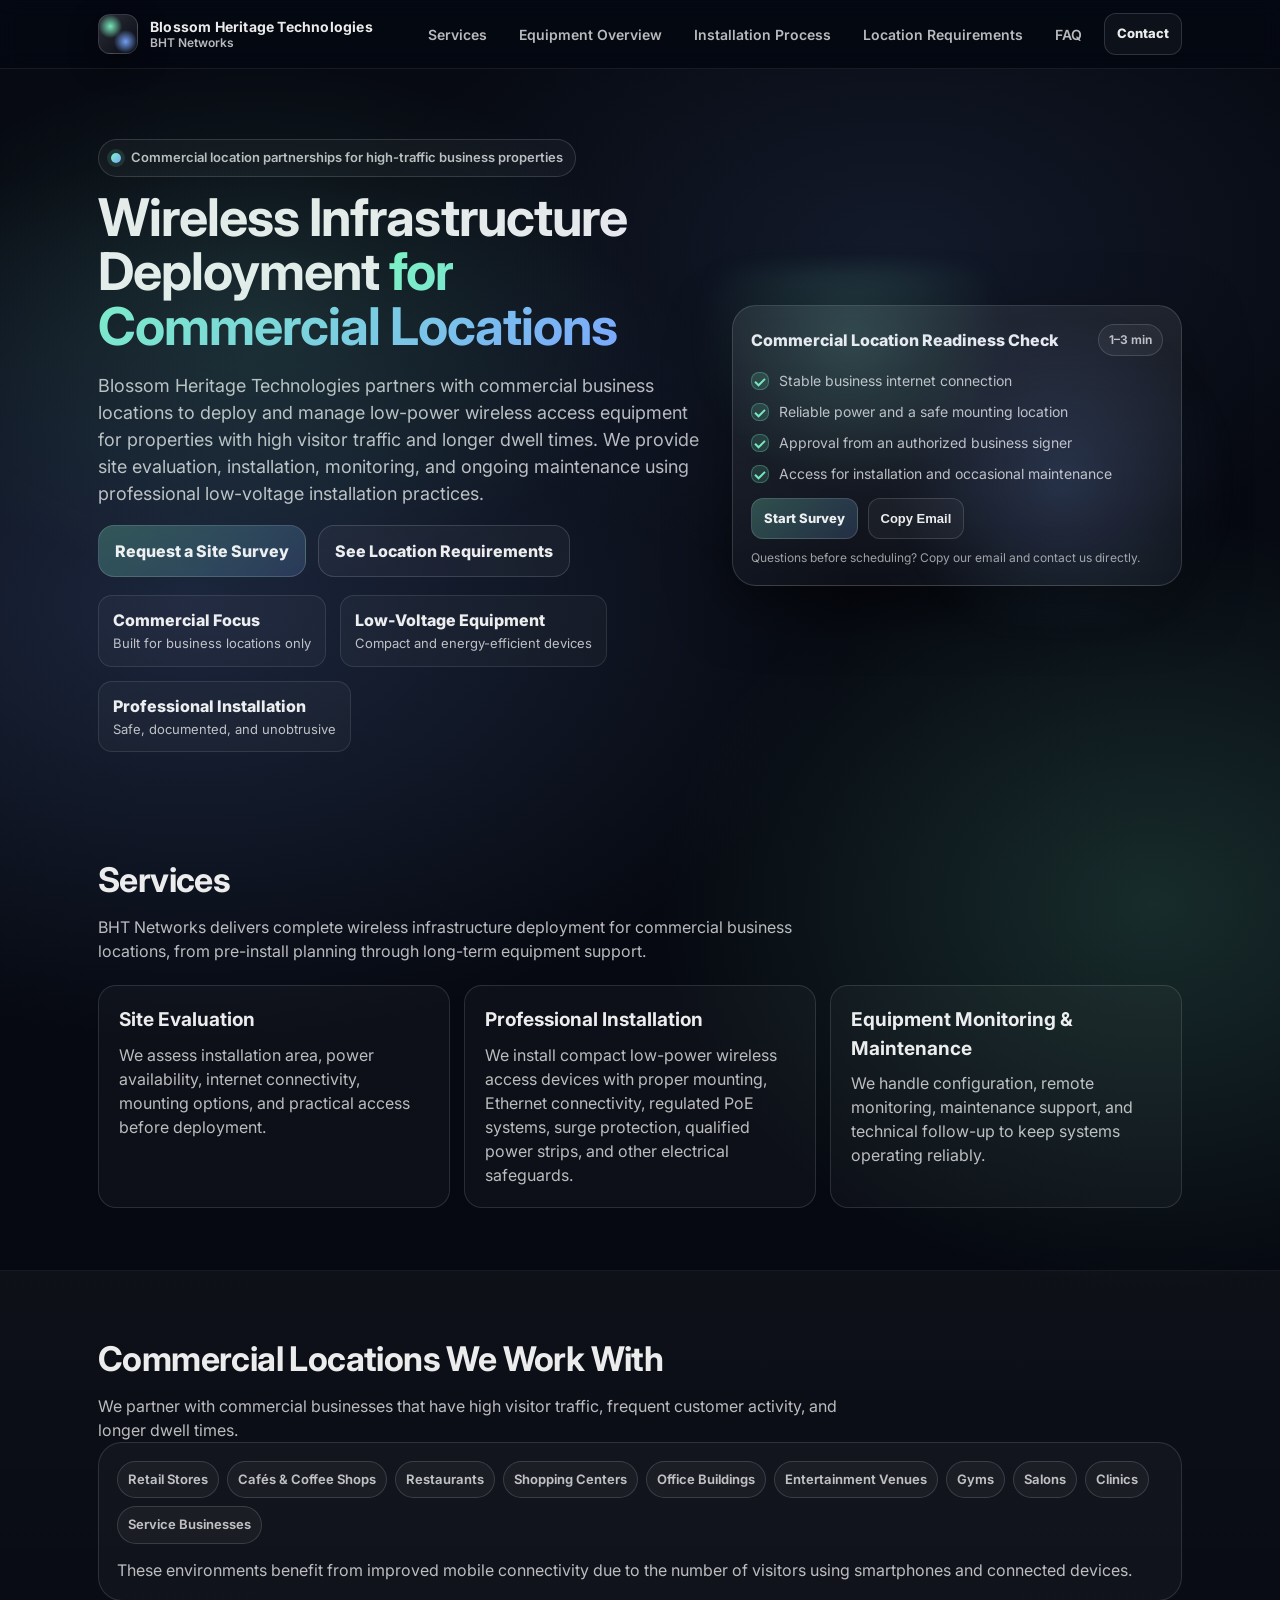
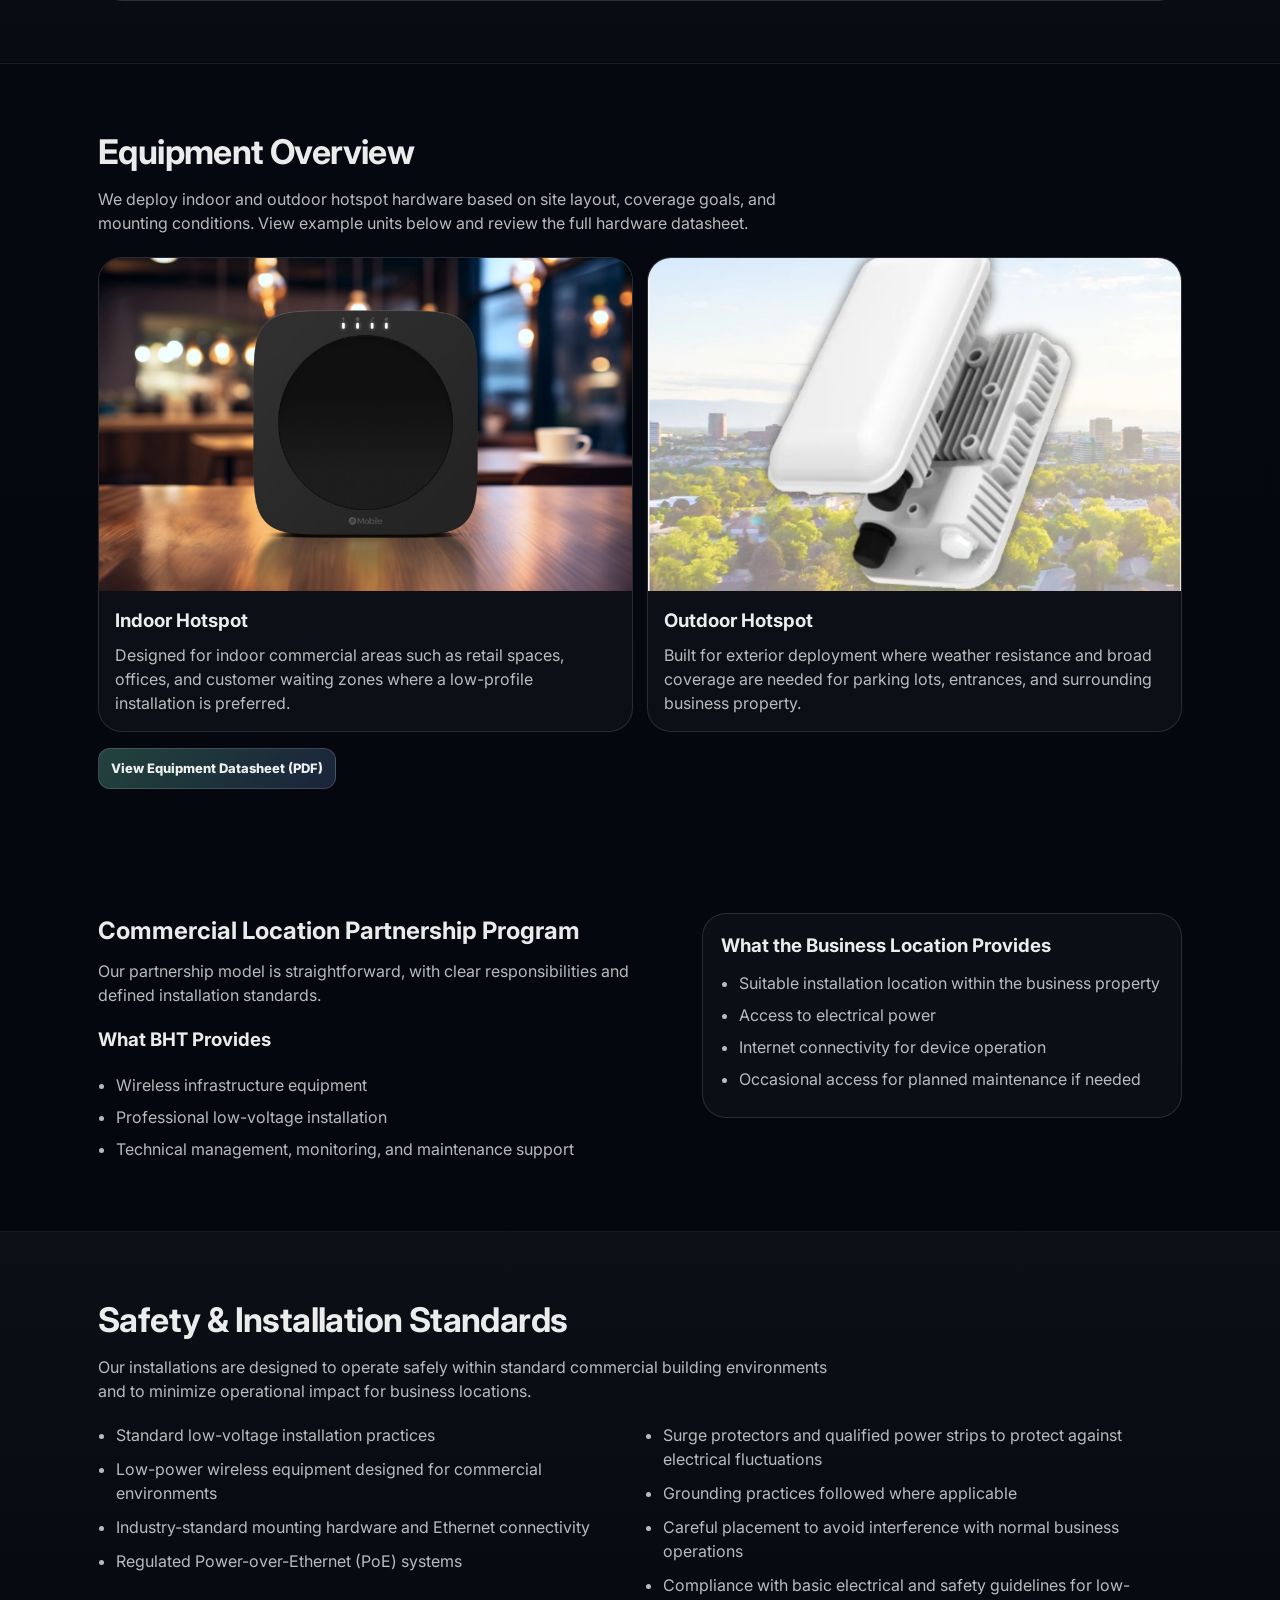
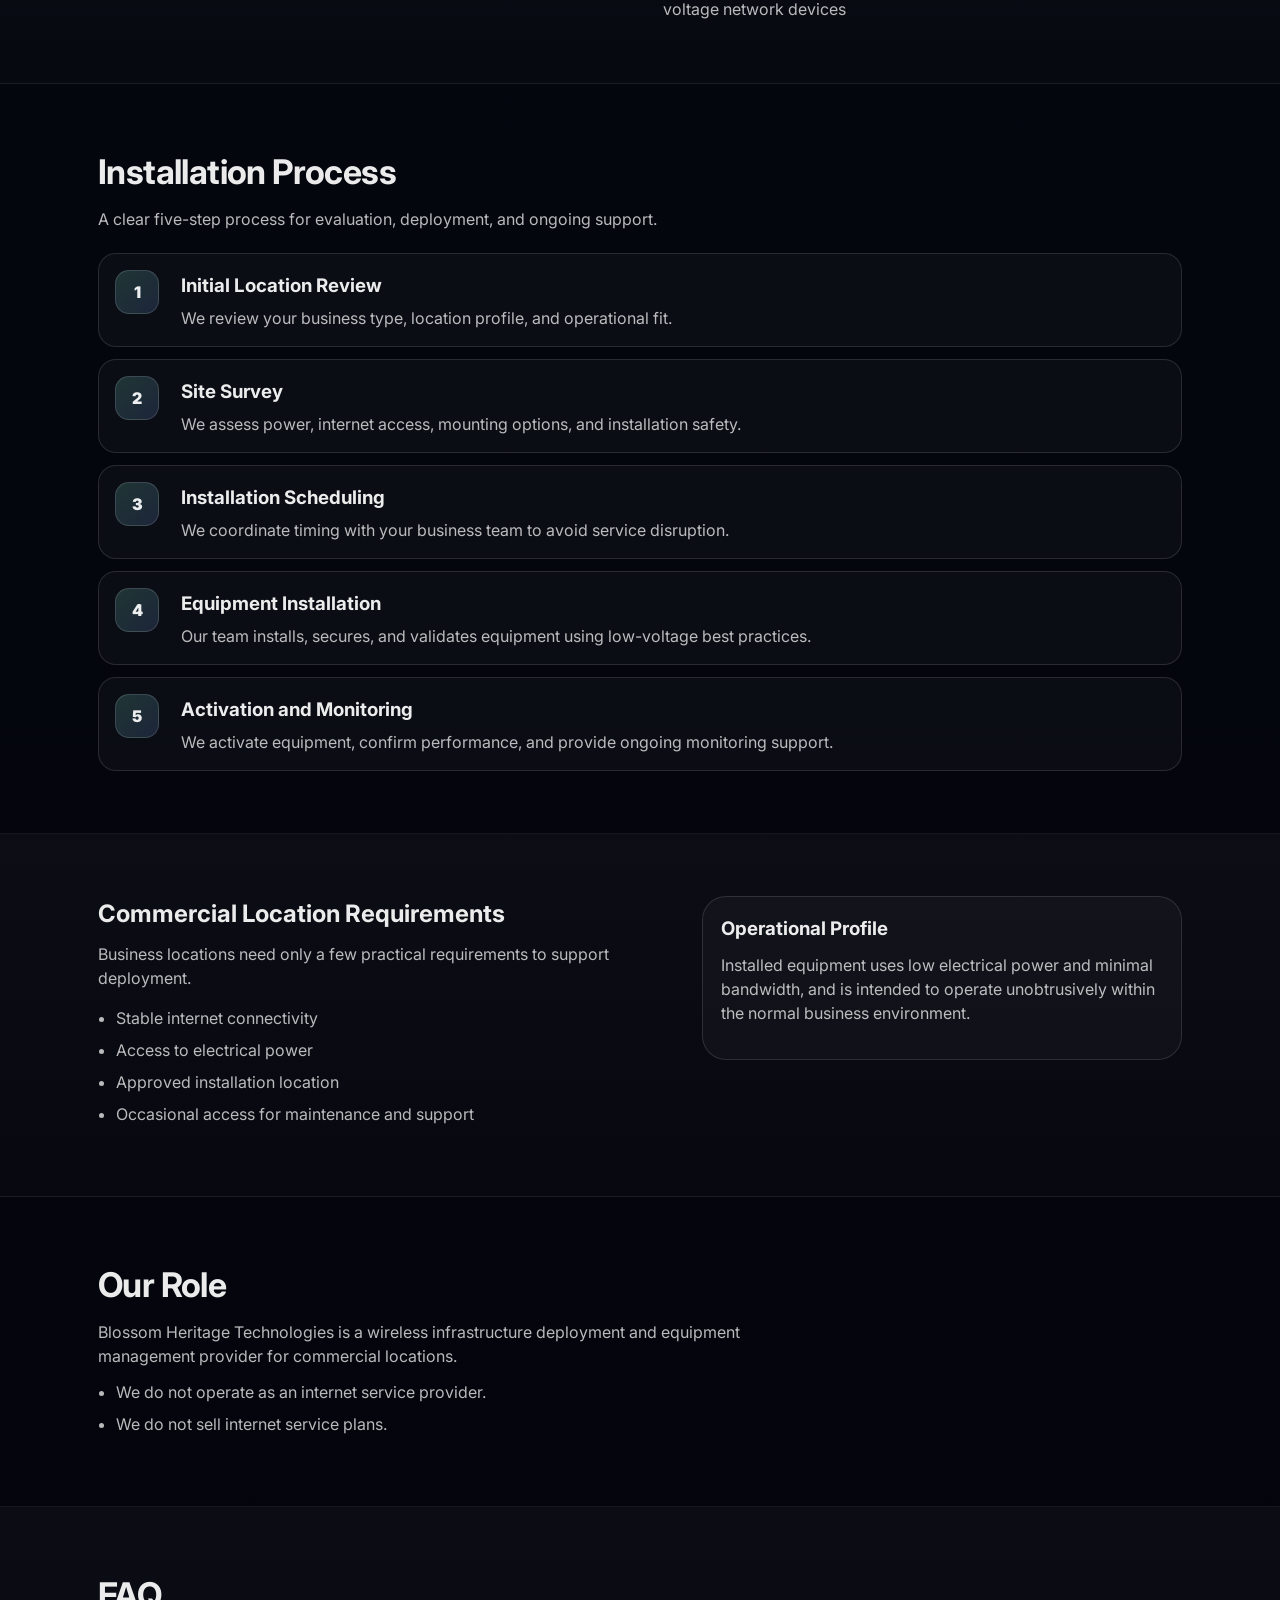
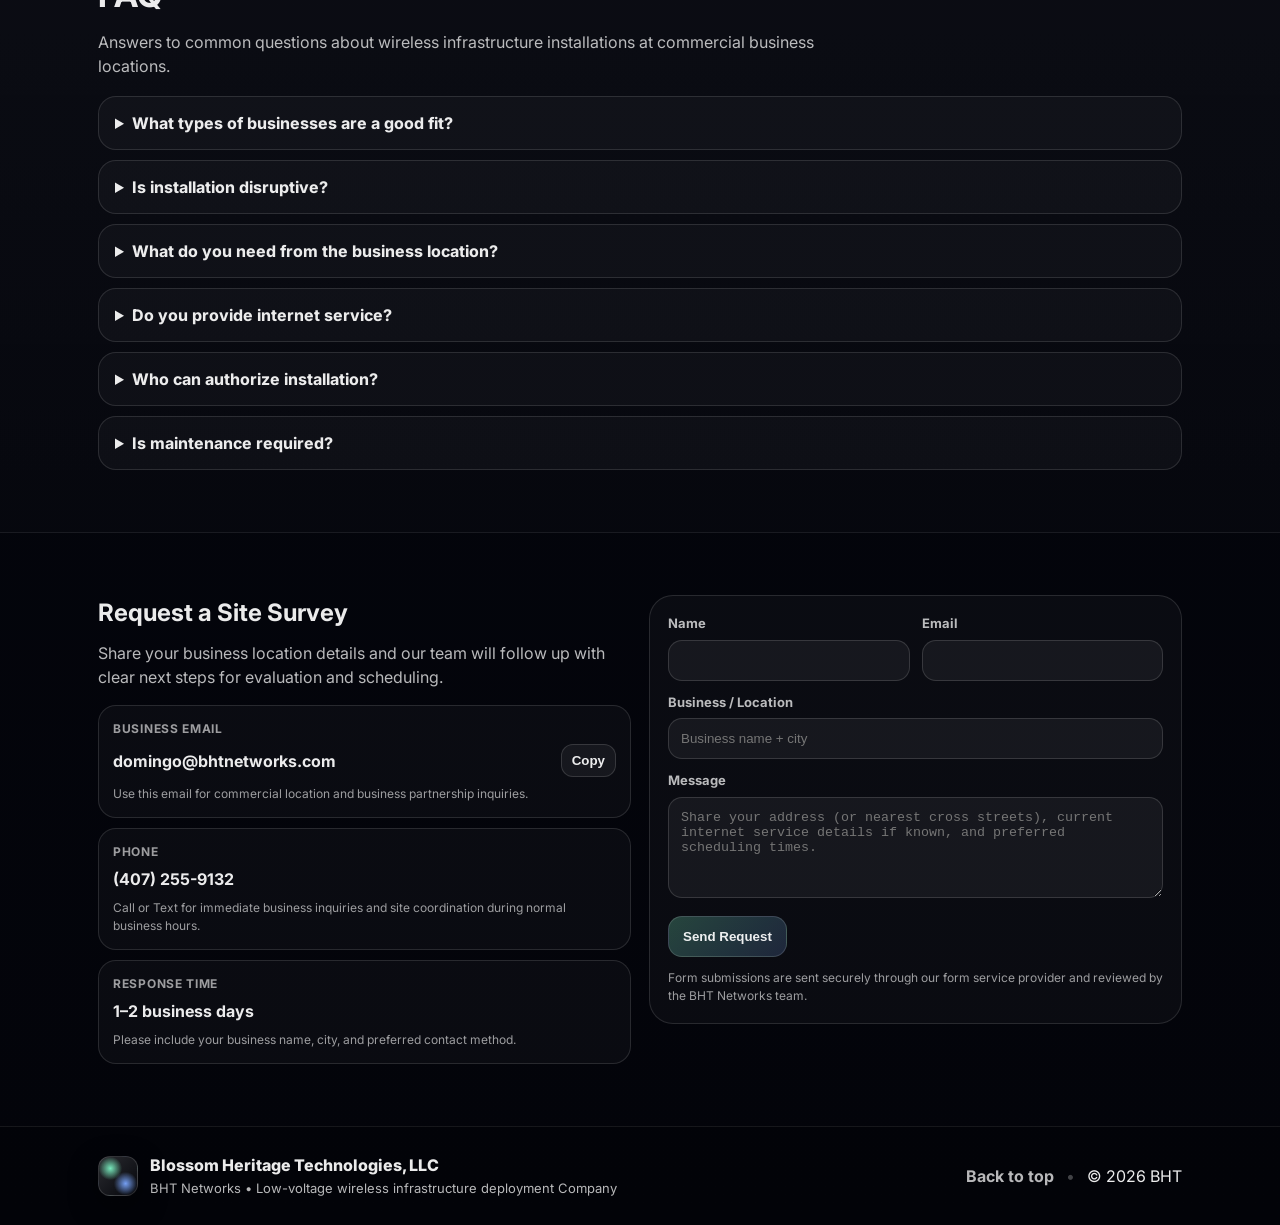
==== index.html @ 721c2b6a "Update footer description for BHT Networks Codex implied as we managed customers' equipment's but we" ====
<!doctype html>
<html lang="en">
  <head>
    <meta charset="UTF-8" />
    <meta name="viewport" content="width=device-width, initial-scale=1" />
    <title>Blossom Heritage Technologies, LLC | Commercial Wireless Infrastructure Deployment</title>
    <meta
      name="description"
      content="Blossom Heritage Technologies provides professional site evaluation, installation, and equipment management for low-power wireless infrastructure at commercial business locations."
    />

    <!-- Open Graph -->
    <meta
      property="og:title"
      content="Blossom Heritage Technologies, LLC | Commercial Wireless Infrastructure Deployment"
    />
    <meta
      property="og:description"
      content="Blossom Heritage Technologies provides professional site evaluation, installation, and equipment management for low-power wireless infrastructure at commercial business locations."
    />
    <meta property="og:type" content="website" />

    <link rel="preconnect" href="https://fonts.googleapis.com" />
    <link rel="preconnect" href="https://fonts.gstatic.com" crossorigin />
    <link
      href="https://fonts.googleapis.com/css2?family=Inter:wght@400;500;600;700;800&display=swap"
      rel="stylesheet"
    />

    <link rel="stylesheet" href="styles.css" />
    <link rel="icon" href="data:," />
  </head>

  <body>
    <header class="topbar" id="top">
      <div class="container topbar__inner">
        <a class="brand" href="#top" aria-label="BHT Networks Home">
          <span class="brand__mark" aria-hidden="true"></span>
          <span class="brand__text">
            <span class="brand__name">Blossom Heritage Technologies</span>
            <span class="brand__sub">BHT Networks</span>
          </span>
        </a>

        <nav class="nav" aria-label="Primary">
          <a class="nav__link" href="#services">Services</a>
          <a class="nav__link" href="#equipment">Equipment Overview</a>
          <a class="nav__link" href="#process">Installation Process</a>
          <a class="nav__link" href="#requirements">Location Requirements</a>
          <a class="nav__link" href="#faq">FAQ</a>
          <a class="btn btn--sm btn--ghost" href="#contact">Contact</a>
        </nav>

        <button class="menuBtn" id="menuBtn" aria-label="Open menu" aria-expanded="false">
          <span class="menuBtn__bar"></span>
          <span class="menuBtn__bar"></span>
          <span class="menuBtn__bar"></span>
        </button>
      </div>

      <div class="mobileNav" id="mobileNav" aria-hidden="true">
        <a class="mobileNav__link" href="#services">Services</a>
        <a class="mobileNav__link" href="#equipment">Equipment Overview</a>
        <a class="mobileNav__link" href="#process">Installation Process</a>
        <a class="mobileNav__link" href="#requirements">Location Requirements</a>
        <a class="mobileNav__link" href="#faq">FAQ</a>
        <a class="mobileNav__link mobileNav__cta" href="#contact">Contact</a>
      </div>
    </header>

    <main>
      <section class="hero">
        <div class="container hero__grid">
          <div class="hero__copy">
            <div class="pill">
              <span class="dot"></span>
              <span>Commercial location partnerships for high-traffic business properties</span>
            </div>

            <h1>
              Wireless Infrastructure Deployment
              <span class="accent">for Commercial Locations</span>
            </h1>

            <p class="lead">
              Blossom Heritage Technologies partners with commercial business locations to deploy and
              manage low-power wireless access equipment for properties with high visitor traffic and
              longer dwell times. We provide site evaluation, installation, monitoring, and ongoing
              maintenance using professional low-voltage installation practices.
            </p>

            <div class="hero__cta">
              <a class="btn btn--lg" href="#contact">Request a Site Survey</a>
              <a class="btn btn--lg btn--ghost" href="#requirements">See Location Requirements</a>
            </div>

            <div class="hero__trust">
              <div class="trustItem">
                <span class="trustItem__k">Commercial Focus</span>
                <span class="trustItem__v">Built for business locations only</span>
              </div>
              <div class="trustItem">
                <span class="trustItem__k">Low-Voltage Equipment</span>
                <span class="trustItem__v">Compact and energy-efficient devices</span>
              </div>
              <div class="trustItem">
                <span class="trustItem__k">Professional Installation</span>
                <span class="trustItem__v">Safe, documented, and unobtrusive</span>
              </div>
            </div>
          </div>

          <div class="hero__card">
            <div class="cardGlow" aria-hidden="true"></div>
            <div class="card">
              <div class="card__top">
                <div class="card__title">Commercial Location Readiness Check</div>
                <div class="badge">1–3 min</div>
              </div>

              <ul class="checklist" id="readinessList">
                <li class="checklist__item">
                  <span class="check"></span>
                  Stable business internet connection
                </li>
                <li class="checklist__item">
                  <span class="check"></span>
                  Reliable power and a safe mounting location
                </li>
                <li class="checklist__item">
                  <span class="check"></span>
                  Approval from an authorized business signer
                </li>
                <li class="checklist__item">
                  <span class="check"></span>
                  Access for installation and occasional maintenance
                </li>
              </ul>

              <div class="card__actions">
                <a class="btn btn--sm" href="#contact">Start Survey</a>
                <button class="btn btn--sm btn--ghost" id="copyEmailBtn" type="button">
                  Copy Email
                </button>
              </div>

              <p class="card__fine">Questions before scheduling? Copy our email and contact us directly.</p>
            </div>
          </div>
        </div>

        <div class="hero__bg" aria-hidden="true"></div>
      </section>

      <section class="section" id="services">
        <div class="container">
          <div class="section__head">
            <h2>Services</h2>
            <p>
              BHT Networks delivers complete wireless infrastructure deployment for commercial
              business locations,
              from pre-install planning through long-term equipment support.
            </p>
          </div>

          <div class="grid3">
            <article class="feature">
              <h3>Site Evaluation</h3>
              <p>
                We assess installation area, power availability, internet connectivity, mounting
                options, and practical access before deployment.
              </p>
            </article>

            <article class="feature">
              <h3>Professional Installation</h3>
              <p>
                We install compact low-power wireless access devices with proper mounting, Ethernet
                connectivity, regulated PoE systems, surge protection, qualified power strips, and
                other electrical safeguards.
              </p>
            </article>

            <article class="feature">
              <h3>Equipment Monitoring &amp; Maintenance</h3>
              <p>
                We handle configuration, remote monitoring, maintenance support, and technical
                follow-up to keep systems operating reliably.
              </p>
            </article>
          </div>
        </div>
      </section>

      <section class="section section--alt" id="locations">
        <div class="container">
          <div class="section__head">
            <h2>Commercial Locations We Work With</h2>
            <p>
              We partner with commercial businesses that have high visitor traffic, frequent customer
              activity, and longer dwell times.
            </p>
          </div>

          <div class="panel">
            <div class="chips">
              <span class="chip">Retail Stores</span>
              <span class="chip">Cafés &amp; Coffee Shops</span>
              <span class="chip">Restaurants</span>
              <span class="chip">Shopping Centers</span>
              <span class="chip">Office Buildings</span>
              <span class="chip">Entertainment Venues</span>
              <span class="chip">Gyms</span>
              <span class="chip">Salons</span>
              <span class="chip">Clinics</span>
              <span class="chip">Service Businesses</span>
            </div>
            <p class="panel__note">
              These environments benefit from improved mobile connectivity due to the number of
              visitors using smartphones and connected devices.
            </p>
          </div>
        </div>
      </section>

      <section class="section" id="equipment">
        <div class="container">
          <div class="section__head">
            <h2>Equipment Overview</h2>
            <p>
              We deploy indoor and outdoor hotspot hardware based on site layout, coverage goals, and
              mounting conditions. View example units below and review the full hardware datasheet.
            </p>
          </div>

          <div class="equipmentGrid">
            <article class="equipmentCard">
              <img
                class="equipmentCard__image"
                src="images/indoor-hotspot.jpg"
                alt="Indoor hotspot equipment mounted in a commercial interior"
                loading="lazy"
              />
              <div class="equipmentCard__body">
                <h3>Indoor Hotspot</h3>
                <p>
                  Designed for indoor commercial areas such as retail spaces, offices, and customer
                  waiting zones where a low-profile installation is preferred.
                </p>
              </div>
            </article>

            <article class="equipmentCard">
              <img
                class="equipmentCard__image"
                src="images/outdoor-hotspot.jpg"
                alt="Outdoor hotspot equipment for exterior commercial coverage"
                loading="lazy"
              />
              <div class="equipmentCard__body">
                <h3>Outdoor Hotspot</h3>
                <p>
                  Built for exterior deployment where weather resistance and broad coverage are needed
                  for parking lots, entrances, and surrounding business property.
                </p>
              </div>
            </article>
          </div>

          <div class="equipmentActions">
            <a class="btn btn--sm" href="docs/hotspot-datasheet.pdf" target="_blank" rel="noopener">
              View Equipment Datasheet (PDF)
            </a>
          </div>
        </div>
      </section>

      <section class="section" id="partnership">
        <div class="container">
          <div class="split">
            <div>
              <h2>Commercial Location Partnership Program</h2>
              <p class="lead2">
                Our partnership model is straightforward, with clear responsibilities and defined
                installation standards.
              </p>

              <h3>What BHT Provides</h3>
              <ul class="bullets">
                <li>Wireless infrastructure equipment</li>
                <li>Professional low-voltage installation</li>
                <li>Technical management, monitoring, and maintenance support</li>
              </ul>
            </div>

            <div class="panel">
              <h3>What the Business Location Provides</h3>
              <ul class="miniList">
                <li>Suitable installation location within the business property</li>
                <li>Access to electrical power</li>
                <li>Internet connectivity for device operation</li>
                <li>Occasional access for planned maintenance if needed</li>
              </ul>
            </div>
          </div>
        </div>
      </section>

      <section class="section section--alt" id="standards">
        <div class="container">
          <div class="section__head">
            <h2>Safety &amp; Installation Standards</h2>
            <p>
              Our installations are designed to operate safely within standard commercial building
              environments and to minimize operational impact for business locations.
            </p>
          </div>

          <ul class="standardsList">
            <li>Standard low-voltage installation practices</li>
            <li>Low-power wireless equipment designed for commercial environments</li>
            <li>Industry-standard mounting hardware and Ethernet connectivity</li>
            <li>Regulated Power-over-Ethernet (PoE) systems</li>
            <li>Surge protectors and qualified power strips to protect against electrical fluctuations</li>
            <li>Grounding practices followed where applicable</li>
            <li>Careful placement to avoid interference with normal business operations</li>
            <li>Compliance with basic electrical and safety guidelines for low-voltage network devices</li>
          </ul>
        </div>
      </section>

      <section class="section" id="process">
        <div class="container">
          <div class="section__head">
            <h2>Installation Process</h2>
            <p>A clear five-step process for evaluation, deployment, and ongoing support.</p>
          </div>

          <ol class="steps">
            <li class="step">
              <div class="step__n">1</div>
              <div class="step__body">
                <h3>Initial Location Review</h3>
                <p>We review your business type, location profile, and operational fit.</p>
              </div>
            </li>
            <li class="step">
              <div class="step__n">2</div>
              <div class="step__body">
                <h3>Site Survey</h3>
                <p>We assess power, internet access, mounting options, and installation safety.</p>
              </div>
            </li>
            <li class="step">
              <div class="step__n">3</div>
              <div class="step__body">
                <h3>Installation Scheduling</h3>
                <p>We coordinate timing with your business team to avoid service disruption.</p>
              </div>
            </li>
            <li class="step">
              <div class="step__n">4</div>
              <div class="step__body">
                <h3>Equipment Installation</h3>
                <p>Our team installs, secures, and validates equipment using low-voltage best practices.</p>
              </div>
            </li>
            <li class="step">
              <div class="step__n">5</div>
              <div class="step__body">
                <h3>Activation and Monitoring</h3>
                <p>We activate equipment, confirm performance, and provide ongoing monitoring support.</p>
              </div>
            </li>
          </ol>
        </div>
      </section>

      <section class="section section--alt" id="requirements">
        <div class="container">
          <div class="split">
            <div>
              <h2>Commercial Location Requirements</h2>
              <p class="lead2">
                Business locations need only a few practical requirements to support deployment.
              </p>
              <ul class="bullets">
                <li>Stable internet connectivity</li>
                <li>Access to electrical power</li>
                <li>Approved installation location</li>
                <li>Occasional access for maintenance and support</li>
              </ul>
            </div>

            <div class="panel">
              <h3>Operational Profile</h3>
              <p class="lead2">
                Installed equipment uses low electrical power and minimal bandwidth, and is intended to
                operate unobtrusively within the normal business environment.
              </p>
            </div>
          </div>
        </div>
      </section>

      <section class="section" id="role">
        <div class="container">
          <div class="section__head">
            <h2>Our Role</h2>
            <p>
              Blossom Heritage Technologies is a wireless infrastructure deployment and equipment
              management provider for commercial locations.
            </p>
          </div>
          <ul class="bullets roleList">
            <li>We do not operate as an internet service provider.</li>
            <li>We do not sell internet service plans.</li>
          </ul>
        </div>
      </section>

      <section class="section section--alt" id="faq">
        <div class="container">
          <div class="section__head">
            <h2>FAQ</h2>
            <p>
              Answers to common questions about wireless infrastructure installations at commercial
              business locations.
            </p>
          </div>

          <div class="faq" id="faqList">
            <details class="faq__item">
              <summary>What types of businesses are a good fit?</summary>
              <p>
                Commercial locations with high foot traffic, frequent visitor activity, and longer
                customer dwell times are generally the best fit.
              </p>
            </details>

            <details class="faq__item">
              <summary>Is installation disruptive?</summary>
              <p>
                Installations are scheduled to reduce disruption and are designed to be unobtrusive
                within normal business operations.
              </p>
            </details>

            <details class="faq__item">
              <summary>What do you need from the business location?</summary>
              <p>
                We need a suitable installation location, electrical power, internet connectivity, and
                occasional access if maintenance is required.
              </p>
            </details>

            <details class="faq__item">
              <summary>Do you provide internet service?</summary>
              <p>
                No. BHT Networks does not operate as an ISP and does not sell internet service plans.
              </p>
            </details>

            <details class="faq__item">
              <summary>Who can authorize installation?</summary>
              <p>
                An authorized business owner, officer, or designated signer with documented authority.
              </p>
            </details>

            <details class="faq__item">
              <summary>Is maintenance required?</summary>
              <p>
                We provide ongoing monitoring and maintenance support. Business teams only need to
                provide occasional site access when scheduled service is necessary.
              </p>
            </details>
          </div>
        </div>
      </section>

      <section class="section" id="contact">
        <div class="container">
          <div class="contact">
            <div class="contact__copy">
              <h2>Request a Site Survey</h2>
              <p class="lead2">
                Share your business location details and our team will follow up with clear next
                steps for evaluation and scheduling.
              </p>

              <div class="contact__cards">
                <div class="miniCard">
                  <div class="miniCard__k">Business Email</div>
                  <div class="miniCard__v">
                    <span id="contactEmailText">domingo@bhtnetworks.com</span>
                    <button class="linkBtn" type="button" id="copyEmailBtn2">Copy</button>
                  </div>
                  <div class="miniCard__fine">
                    Use this email for commercial location and business partnership inquiries.
                  </div>
                </div>

                <div class="miniCard">
                  <div class="miniCard__k">Phone</div>
                  <div class="miniCard__v">
                    <a class="contactTel" href="tel:+14072559132">(407) 255-9132</a>
                  </div>
                  <div class="miniCard__fine">
                    Call or Text for immediate business inquiries and site coordination during normal business
                    hours.
                  </div>
                </div>

                <div class="miniCard">
                  <div class="miniCard__k">Response Time</div>
                  <div class="miniCard__v">1–2 business days</div>
                  <div class="miniCard__fine">Please include your business name, city, and preferred contact method.</div>
                </div>
              </div>
            </div>

            <form
              class="form"
              id="contactForm"
              action="https://formspree.io/f/mojnzznp"
              method="POST"
              novalidate
            >
              <div class="form__row">
                <label>
                  <span>Name</span>
                  <input name="name" type="text" autocomplete="name" required minlength="2" />
                </label>
                <label>
                  <span>Email</span>
                  <input name="email" type="email" autocomplete="email" required />
                </label>
              </div>

              <label>
                <span>Business / Location</span>
                <input name="location" type="text" placeholder="Business name + city" required />
              </label>

              <label>
                <span>Message</span>
                <textarea
                  name="message"
                  rows="5"
                  placeholder="Share your address (or nearest cross streets), current internet service details if known, and preferred scheduling times."
                  required
                ></textarea>
              </label>

              <div class="form__actions">
                <button class="btn" type="submit">Send Request</button>
                <p class="form__note" id="formNote" role="status" aria-live="polite"></p>
              </div>

              <p class="form__fine">
                Form submissions are sent securely through our form service provider and reviewed by
                the BHT Networks team.
              </p>
            </form>
          </div>
        </div>
      </section>
    </main>

    <footer class="footer">
      <div class="container footer__inner">
        <div class="footer__left">
          <div class="footer__brand">
            <span class="brand__mark" aria-hidden="true"></span>
            <div>
              <div class="footer__name">Blossom Heritage Technologies, LLC</div>
              <div class="footer__sub">
                BHT Networks • Low-voltage wireless infrastructure deployment Company
              </div>
            </div>
          </div>
        </div>

        <div class="footer__right">
          <a class="footer__link" href="#top">Back to top</a>
          <span class="footer__sep">•</span>
          <span class="footer__copy">© <span id="year"></span> BHT</span>
        </div>
      </div>
    </footer>

    <script src="app.js"></script>
  </body>
</html>
---- styles.css ----
:root {
  --bg: #070a12;
  --bg2: #0b1020;
  --card: rgba(255, 255, 255, 0.06);
  --card2: rgba(255, 255, 255, 0.08);
  --line: rgba(255, 255, 255, 0.12);
  --text: rgba(255, 255, 255, 0.92);
  --muted: rgba(255, 255, 255, 0.72);
  --muted2: rgba(255, 255, 255, 0.6);
  --accent: #7cf3c3;
  --accent2: #7aa7ff;
  --shadow: 0 18px 60px rgba(0, 0, 0, 0.55);
  --radius: 18px;
  --radius2: 24px;
  --container: 1120px;
}

*,
*::before,
*::after {
  box-sizing: border-box;
}

html {
  scroll-behavior: smooth;
}

body {
  margin: 0;
  font-family: Inter, system-ui, -apple-system, Segoe UI, Roboto, Arial, sans-serif;
  color: var(--text);
  background: radial-gradient(1200px 800px at 15% 10%, rgba(122, 167, 255, 0.18), transparent 55%),
    radial-gradient(900px 700px at 90% 15%, rgba(124, 243, 195, 0.15), transparent 55%),
    linear-gradient(180deg, var(--bg), #04060e 60%, #03040a);
  line-height: 1.5;
}

a {
  color: inherit;
  text-decoration: none;
}

.container {
  max-width: var(--container);
  padding: 0 18px;
  margin: 0 auto;
}

.topbar {
  position: sticky;
  top: 0;
  z-index: 50;
  backdrop-filter: blur(10px);
  background: rgba(5, 8, 18, 0.58);
  border-bottom: 1px solid rgba(255, 255, 255, 0.08);
}

.topbar__inner {
  min-height: 68px;
  display: flex;
  align-items: center;
  justify-content: space-between;
  gap: 14px;
}

.brand {
  display: flex;
  align-items: center;
  gap: 12px;
  min-width: 240px;
}

.brand__mark {
  width: 40px;
  height: 40px;
  border-radius: 12px;
  background: radial-gradient(18px 18px at 30% 30%, rgba(124, 243, 195, 0.95), transparent 65%),
    radial-gradient(18px 18px at 70% 70%, rgba(122, 167, 255, 0.95), transparent 65%),
    linear-gradient(135deg, rgba(255, 255, 255, 0.16), rgba(255, 255, 255, 0.02));
  border: 1px solid rgba(255, 255, 255, 0.14);
  box-shadow: 0 10px 30px rgba(0, 0, 0, 0.45);
}

.brand__text {
  display: flex;
  flex-direction: column;
  line-height: 1.1;
}

.brand__name {
  font-weight: 700;
  font-size: 14px;
  letter-spacing: 0.2px;
}

.brand__sub {
  font-weight: 600;
  font-size: 12px;
  color: var(--muted);
  margin-top: 2px;
}

.nav {
  display: flex;
  align-items: center;
  gap: 12px;
  flex-wrap: wrap;
  justify-content: flex-end;
}

.nav__link {
  font-size: 14px;
  color: var(--muted);
  font-weight: 600;
  padding: 8px 10px;
  border-radius: 10px;
}

.nav__link:hover {
  background: rgba(255, 255, 255, 0.06);
  color: var(--text);
}

.menuBtn {
  display: none;
  background: transparent;
  border: 1px solid rgba(255, 255, 255, 0.14);
  border-radius: 12px;
  padding: 10px;
  cursor: pointer;
}

.menuBtn__bar {
  display: block;
  width: 20px;
  height: 2px;
  background: rgba(255, 255, 255, 0.78);
  margin: 4px 0;
  border-radius: 2px;
}

.mobileNav {
  display: none;
  padding: 12px 18px 18px;
  border-top: 1px solid rgba(255, 255, 255, 0.08);
}

.mobileNav__link {
  display: block;
  padding: 12px 10px;
  border-radius: 12px;
  color: var(--muted);
  font-weight: 650;
}

.mobileNav__link:hover {
  background: rgba(255, 255, 255, 0.06);
  color: var(--text);
}

.mobileNav__cta {
  margin-top: 6px;
  color: var(--text);
  border: 1px solid rgba(255, 255, 255, 0.14);
  background: rgba(255, 255, 255, 0.06);
}

.hero {
  position: relative;
  padding: 70px 0 40px;
  overflow: hidden;
}

.hero__bg {
  position: absolute;
  inset: 0;
  background: radial-gradient(600px 400px at 20% 35%, rgba(124, 243, 195, 0.12), transparent 65%),
    radial-gradient(800px 500px at 70% 25%, rgba(122, 167, 255, 0.1), transparent 65%);
  pointer-events: none;
}

.hero__grid {
  position: relative;
  display: grid;
  grid-template-columns: 1.15fr 0.85fr;
  gap: 24px;
  align-items: center;
}

.pill {
  display: inline-flex;
  align-items: center;
  gap: 10px;
  padding: 8px 12px;
  border-radius: 999px;
  border: 1px solid rgba(255, 255, 255, 0.14);
  background: rgba(255, 255, 255, 0.04);
  color: var(--muted);
  font-size: 13px;
  font-weight: 600;
}

.dot {
  width: 10px;
  height: 10px;
  border-radius: 999px;
  background: linear-gradient(135deg, var(--accent), var(--accent2));
  box-shadow: 0 0 0 4px rgba(124, 243, 195, 0.12);
}

h1 {
  font-size: 52px;
  line-height: 1.05;
  margin: 14px 0;
  letter-spacing: -1px;
}

h2 {
  margin: 0;
}

.accent {
  background: linear-gradient(135deg, var(--accent), var(--accent2));
  -webkit-background-clip: text;
  background-clip: text;
  color: transparent;
}

.lead {
  font-size: 18px;
  color: var(--muted);
  max-width: 58ch;
}

.hero__cta {
  display: flex;
  gap: 12px;
  margin-top: 18px;
  flex-wrap: wrap;
}

.hero__trust {
  display: flex;
  gap: 14px;
  margin-top: 18px;
  flex-wrap: wrap;
}

.trustItem {
  border: 1px solid rgba(255, 255, 255, 0.1);
  background: rgba(255, 255, 255, 0.03);
  padding: 12px 14px;
  border-radius: 14px;
  min-width: 180px;
}

.trustItem__k {
  display: block;
  font-weight: 800;
}

.trustItem__v {
  display: block;
  font-size: 13px;
  color: var(--muted);
  margin-top: 2px;
}

.hero__card {
  position: relative;
}

.cardGlow {
  position: absolute;
  inset: -40px;
  background: radial-gradient(240px 240px at 30% 20%, rgba(124, 243, 195, 0.18), transparent 65%),
    radial-gradient(260px 260px at 70% 60%, rgba(122, 167, 255, 0.18), transparent 65%);
  filter: blur(10px);
  pointer-events: none;
}

.card {
  position: relative;
  padding: 18px;
  border-radius: var(--radius2);
  border: 1px solid rgba(255, 255, 255, 0.14);
  background: linear-gradient(180deg, rgba(255, 255, 255, 0.08), rgba(255, 255, 255, 0.03));
  box-shadow: var(--shadow);
}

.card__top {
  display: flex;
  align-items: center;
  justify-content: space-between;
  gap: 12px;
}

.card__title {
  font-weight: 800;
}

.badge {
  font-size: 12px;
  color: var(--muted);
  border: 1px solid rgba(255, 255, 255, 0.14);
  background: rgba(255, 255, 255, 0.05);
  padding: 6px 10px;
  border-radius: 999px;
  font-weight: 650;
}

.checklist {
  list-style: none;
  margin: 14px 0 0;
  padding: 0;
  display: grid;
  gap: 10px;
}

.checklist__item {
  display: flex;
  gap: 10px;
  align-items: flex-start;
  color: var(--muted);
  font-size: 14px;
}

.check {
  width: 18px;
  height: 18px;
  border-radius: 8px;
  margin-top: 2px;
  background: rgba(124, 243, 195, 0.14);
  border: 1px solid rgba(124, 243, 195, 0.28);
  position: relative;
  flex: 0 0 auto;
}

.check::after {
  content: "";
  position: absolute;
  left: 5px;
  top: 3px;
  width: 6px;
  height: 10px;
  border-right: 2px solid rgba(124, 243, 195, 0.95);
  border-bottom: 2px solid rgba(124, 243, 195, 0.95);
  transform: rotate(45deg);
}

.card__actions {
  display: flex;
  gap: 10px;
  margin-top: 14px;
  flex-wrap: wrap;
}

.card__fine {
  margin: 10px 0 0;
  color: var(--muted2);
  font-size: 12px;
}

.section {
  padding: 62px 0;
}

.section--alt {
  background: linear-gradient(180deg, rgba(255, 255, 255, 0.03), rgba(255, 255, 255, 0.01));
  border-top: 1px solid rgba(255, 255, 255, 0.06);
  border-bottom: 1px solid rgba(255, 255, 255, 0.06);
}

.section__head {
  max-width: 74ch;
}

.section__head h2 {
  margin: 0 0 10px;
  font-size: 34px;
  letter-spacing: -0.6px;
}

.section__head p {
  margin: 0;
  color: var(--muted);
}

.grid3 {
  margin-top: 22px;
  display: grid;
  grid-template-columns: repeat(3, 1fr);
  gap: 14px;
}


.equipmentGrid {
  margin-top: 22px;
  display: grid;
  grid-template-columns: repeat(2, minmax(0, 1fr));
  gap: 14px;
}

.equipmentCard {
  border-radius: var(--radius2);
  border: 1px solid rgba(255, 255, 255, 0.12);
  background: rgba(255, 255, 255, 0.03);
  overflow: hidden;
}

.equipmentCard__image {
  width: 100%;
  aspect-ratio: 16 / 10;
  object-fit: cover;
  display: block;
}

.equipmentCard__body {
  padding: 16px;
}

.equipmentCard__body h3 {
  margin: 0 0 8px;
}

.equipmentCard__body p {
  margin: 0;
  color: var(--muted);
}

.equipmentActions {
  margin-top: 16px;
}
.feature {
  border-radius: var(--radius);
  border: 1px solid rgba(255, 255, 255, 0.12);
  background: rgba(255, 255, 255, 0.03);
  padding: 20px;
}

.feature h3 {
  margin: 0 0 8px;
  font-size: 19px;
}

.feature p {
  margin: 0;
  color: var(--muted);
}

.split {
  display: grid;
  grid-template-columns: 1.1fr 0.9fr;
  gap: 18px;
  align-items: start;
}

.lead2 {
  color: var(--muted);
  font-size: 16px;
  margin-top: 10px;
}

.bullets {
  margin: 14px 0 0;
  padding-left: 18px;
  color: var(--muted);
}

.bullets li {
  margin: 8px 0;
}

.panel {
  border-radius: var(--radius2);
  border: 1px solid rgba(255, 255, 255, 0.12);
  background: rgba(255, 255, 255, 0.03);
  padding: 18px;
}

.panel h3 {
  margin: 0 0 10px;
}

.panel__note {
  margin: 14px 0 0;
  color: var(--muted);
}

.chips {
  display: flex;
  flex-wrap: wrap;
  gap: 8px;
}

.chip {
  border: 1px solid rgba(255, 255, 255, 0.14);
  background: rgba(255, 255, 255, 0.04);
  color: var(--muted);
  padding: 8px 10px;
  border-radius: 999px;
  font-size: 13px;
  font-weight: 650;
}

.miniList {
  margin: 0;
  padding-left: 18px;
  color: var(--muted);
}

.miniList li {
  margin: 8px 0;
}

.standardsList {
  margin: 20px 0 0;
  padding-left: 18px;
  color: var(--muted);
  columns: 2;
  column-gap: 28px;
}

.standardsList li {
  margin: 0 0 10px;
  break-inside: avoid;
}

.steps {
  margin: 22px 0 0;
  padding: 0;
  list-style: none;
  display: grid;
  gap: 12px;
}

.step {
  display: grid;
  grid-template-columns: 52px 1fr;
  gap: 14px;
  border-radius: var(--radius);
  border: 1px solid rgba(255, 255, 255, 0.12);
  background: rgba(255, 255, 255, 0.03);
  padding: 16px;
}

.step__n {
  width: 44px;
  height: 44px;
  border-radius: 14px;
  display: grid;
  place-items: center;
  font-weight: 900;
  background: linear-gradient(135deg, rgba(124, 243, 195, 0.18), rgba(122, 167, 255, 0.16));
  border: 1px solid rgba(255, 255, 255, 0.14);
}

.step h3 {
  margin: 2px 0 6px;
}

.step p {
  margin: 0;
  color: var(--muted);
}

.roleList {
  margin-top: 12px;
}

.faq {
  margin-top: 18px;
  display: grid;
  gap: 10px;
}

.faq__item {
  border-radius: var(--radius);
  border: 1px solid rgba(255, 255, 255, 0.12);
  background: rgba(255, 255, 255, 0.03);
  padding: 14px 16px;
}

.faq__item summary {
  cursor: pointer;
  font-weight: 750;
  color: var(--text);
}

.faq__item p {
  margin: 10px 0 0;
  color: var(--muted);
}

.contact {
  display: grid;
  grid-template-columns: 1fr 1fr;
  gap: 18px;
  align-items: start;
}

.contact__cards {
  margin-top: 14px;
  display: grid;
  gap: 10px;
}

.miniCard {
  border-radius: var(--radius);
  border: 1px solid rgba(255, 255, 255, 0.12);
  background: rgba(255, 255, 255, 0.03);
  padding: 14px;
}

.miniCard__k {
  color: var(--muted2);
  font-weight: 700;
  font-size: 12px;
  text-transform: uppercase;
  letter-spacing: 0.7px;
}

.miniCard__v {
  margin-top: 6px;
  display: flex;
  align-items: center;
  justify-content: space-between;
  gap: 10px;
  font-weight: 700;
}

.miniCard__fine {
  margin-top: 8px;
  color: var(--muted2);
  font-size: 12px;
}

.linkBtn {
  border: 1px solid rgba(255, 255, 255, 0.14);
  background: rgba(255, 255, 255, 0.05);
  color: var(--text);
  border-radius: 12px;
  padding: 8px 10px;
  font-weight: 750;
  cursor: pointer;
}

.linkBtn:hover {
  background: rgba(255, 255, 255, 0.08);
}

.contactTel {
  font-weight: 700;
  color: var(--text);
}

.contactTel:hover {
  color: var(--accent);
}

.form {
  border-radius: var(--radius2);
  border: 1px solid rgba(255, 255, 255, 0.12);
  background: rgba(255, 255, 255, 0.03);
  padding: 18px;
}

.form label {
  display: block;
  margin-bottom: 12px;
}

.form span {
  display: block;
  font-size: 13px;
  color: var(--muted);
  margin-bottom: 6px;
  font-weight: 700;
}

.form input,
.form textarea {
  width: 100%;
  border-radius: 14px;
  border: 1px solid rgba(255, 255, 255, 0.14);
  background: rgba(255, 255, 255, 0.05);
  color: var(--text);
  padding: 12px;
  outline: none;
}

.form input:focus,
.form textarea:focus {
  border-color: rgba(124, 243, 195, 0.45);
  box-shadow: 0 0 0 4px rgba(124, 243, 195, 0.1);
}

.form__row {
  display: grid;
  grid-template-columns: 1fr 1fr;
  gap: 12px;
}

.form__actions {
  display: flex;
  align-items: center;
  gap: 12px;
}

.form__note {
  margin: 0;
  color: var(--muted);
  font-size: 13px;
}

.form__fine {
  margin: 12px 0 0;
  color: var(--muted2);
  font-size: 12px;
}

.footer {
  border-top: 1px solid rgba(255, 255, 255, 0.08);
  padding: 26px 0;
  background: rgba(0, 0, 0, 0.18);
}

.footer__inner {
  display: flex;
  align-items: center;
  justify-content: space-between;
  gap: 12px;
  flex-wrap: wrap;
}

.footer__brand {
  display: flex;
  align-items: center;
  gap: 12px;
}

.footer__name {
  font-weight: 800;
}

.footer__sub {
  color: var(--muted);
  font-size: 13px;
  margin-top: 2px;
}

.footer__link {
  color: var(--muted);
  font-weight: 700;
}

.footer__link:hover {
  color: var(--text);
}

.footer__sep {
  color: rgba(255, 255, 255, 0.25);
  margin: 0 8px;
}

.btn {
  display: inline-flex;
  align-items: center;
  justify-content: center;
  gap: 10px;
  border-radius: 14px;
  border: 1px solid rgba(255, 255, 255, 0.14);
  padding: 12px 14px;
  background: linear-gradient(135deg, rgba(124, 243, 195, 0.25), rgba(122, 167, 255, 0.18));
  color: var(--text);
  font-weight: 800;
  cursor: pointer;
  transition: transform 0.08s ease, background 0.15s ease;
}

.btn:hover {
  transform: translateY(-1px);
}

.btn--ghost {
  background: rgba(255, 255, 255, 0.04);
}

.btn--sm {
  padding: 10px 12px;
  border-radius: 12px;
  font-size: 13px;
}

.btn--lg {
  padding: 13px 16px;
  border-radius: 16px;
}

@media (max-width: 980px) {
  h1 {
    font-size: 44px;
  }

  .hero__grid,
  .grid3,
  .equipmentGrid,
  .split,
  .contact {
    grid-template-columns: 1fr;
  }

  .standardsList {
    columns: 1;
  }

  .nav {
    display: none;
  }

  .menuBtn {
    display: inline-flex;
  }

  .mobileNav.isOpen {
    display: block;
  }
}

@media (max-width: 520px) {
  h1 {
    font-size: 36px;
  }

  .form__row {
    grid-template-columns: 1fr;
  }

  .trustItem {
    min-width: 100%;
  }
}
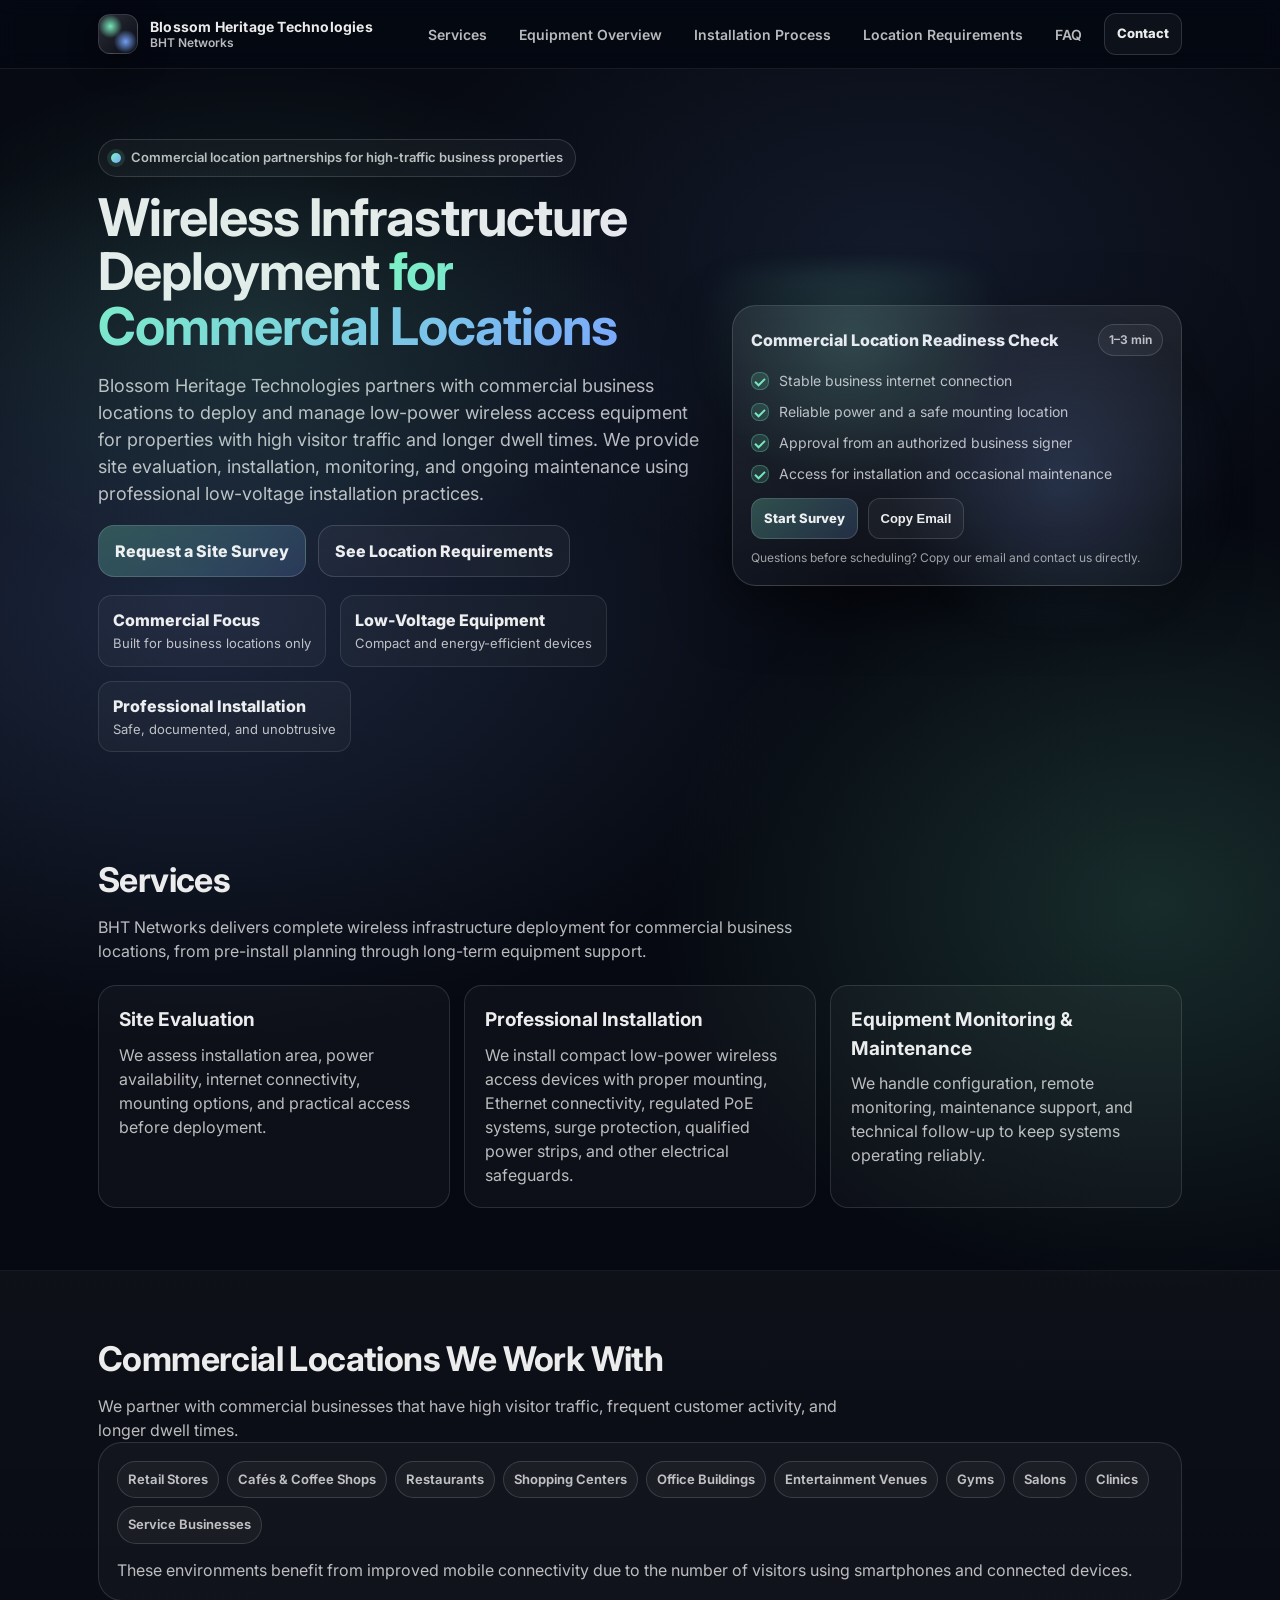
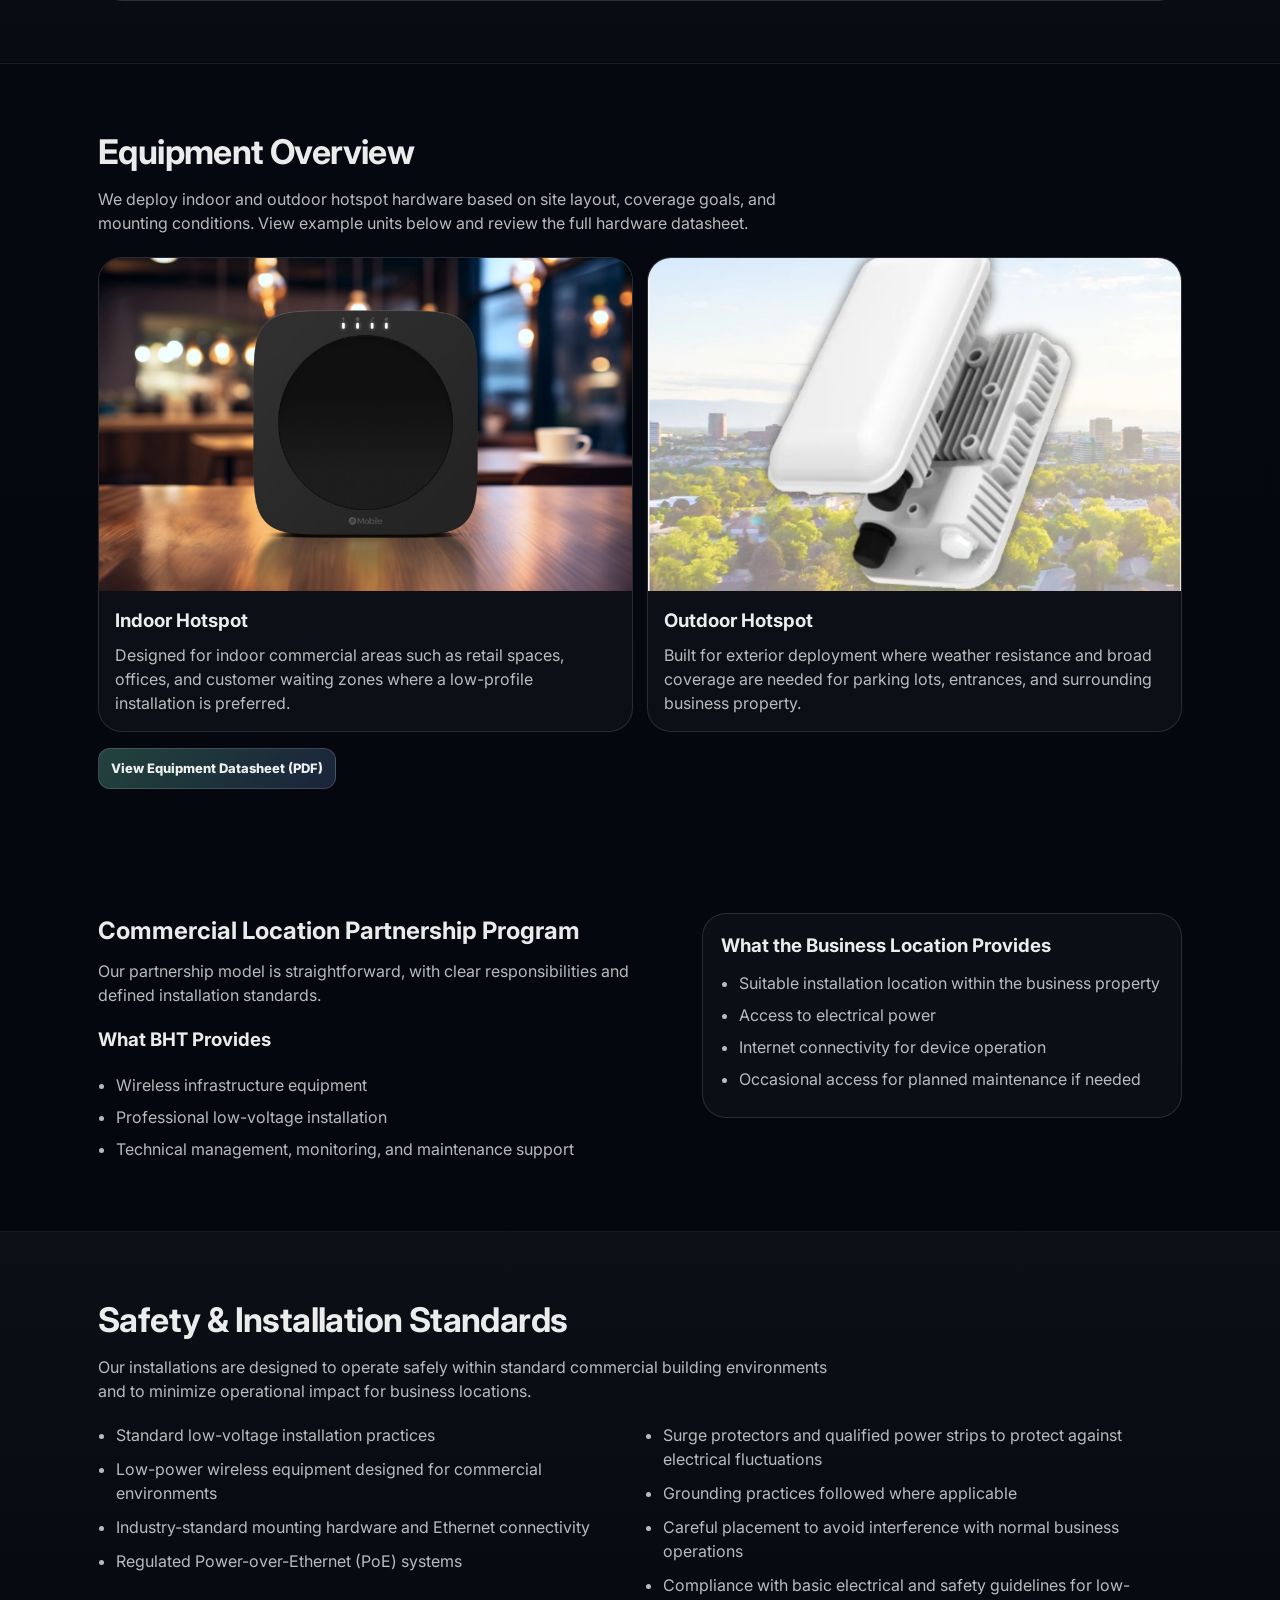
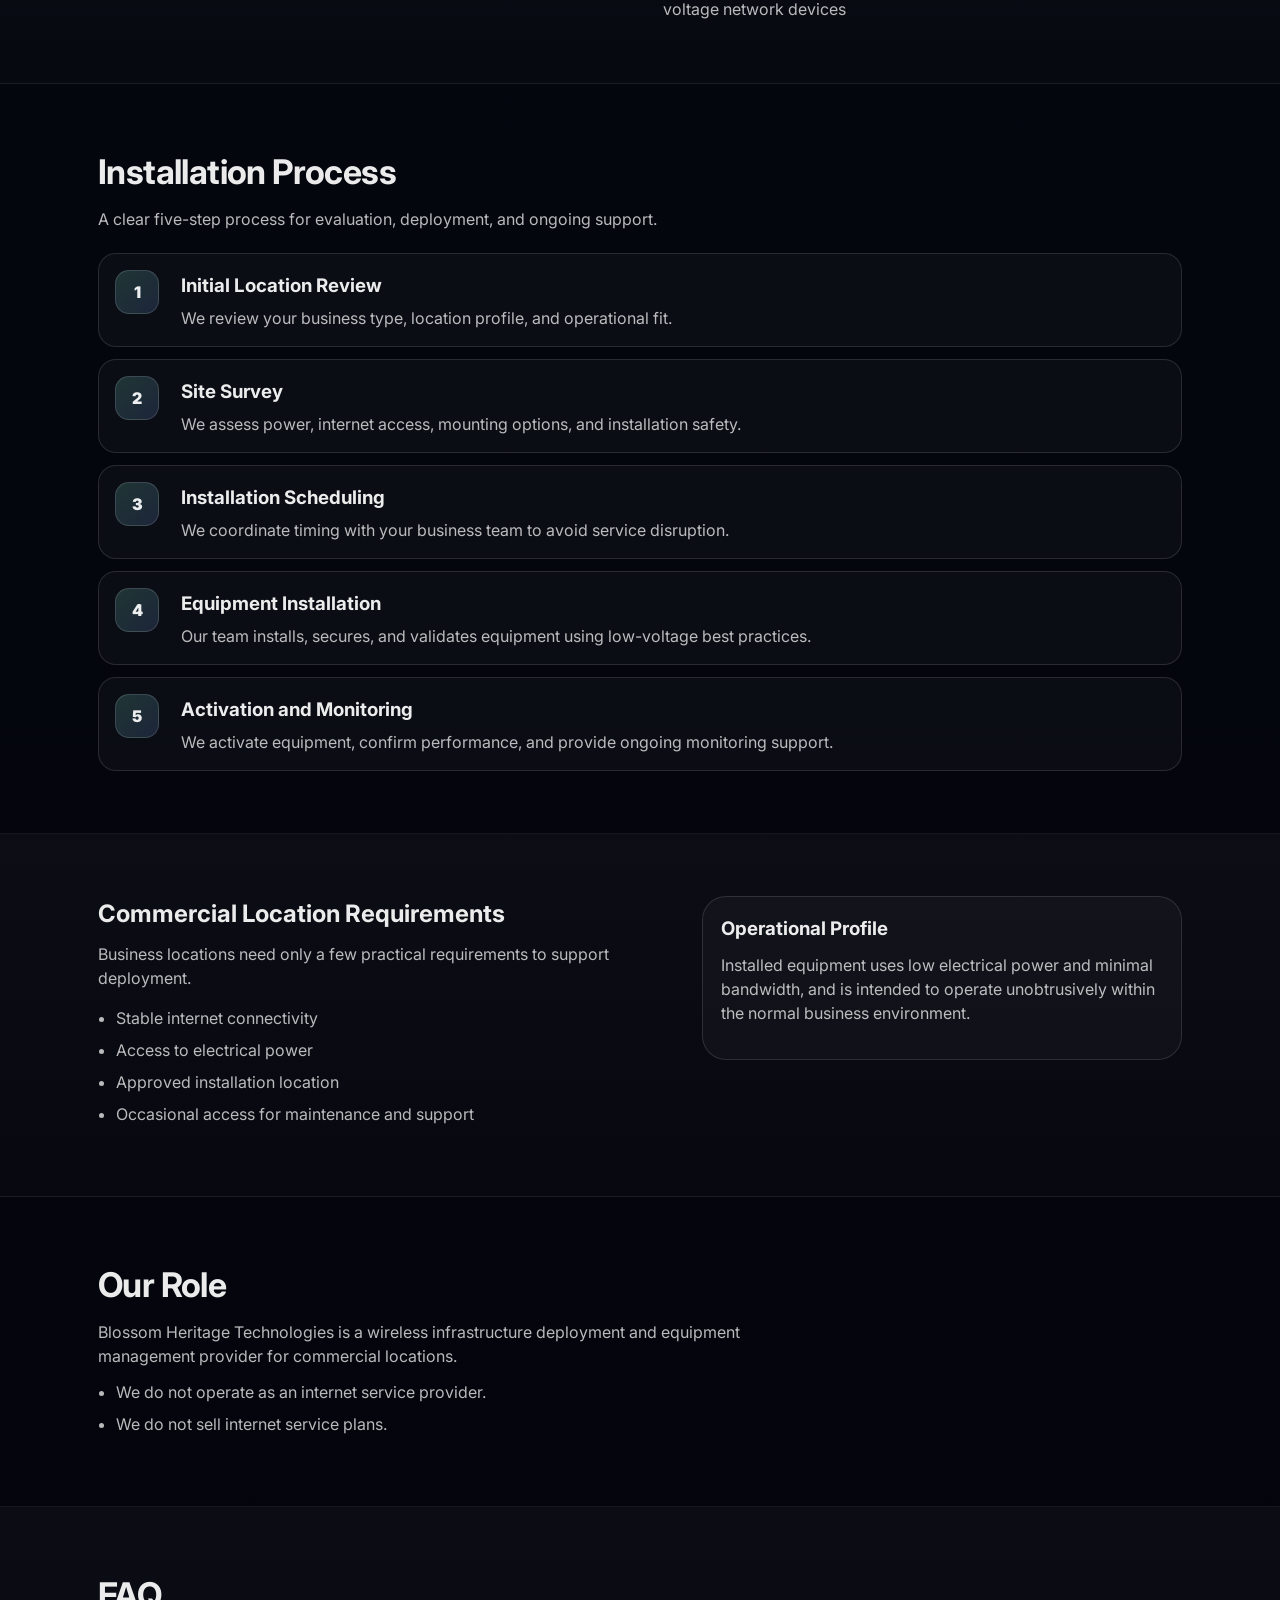
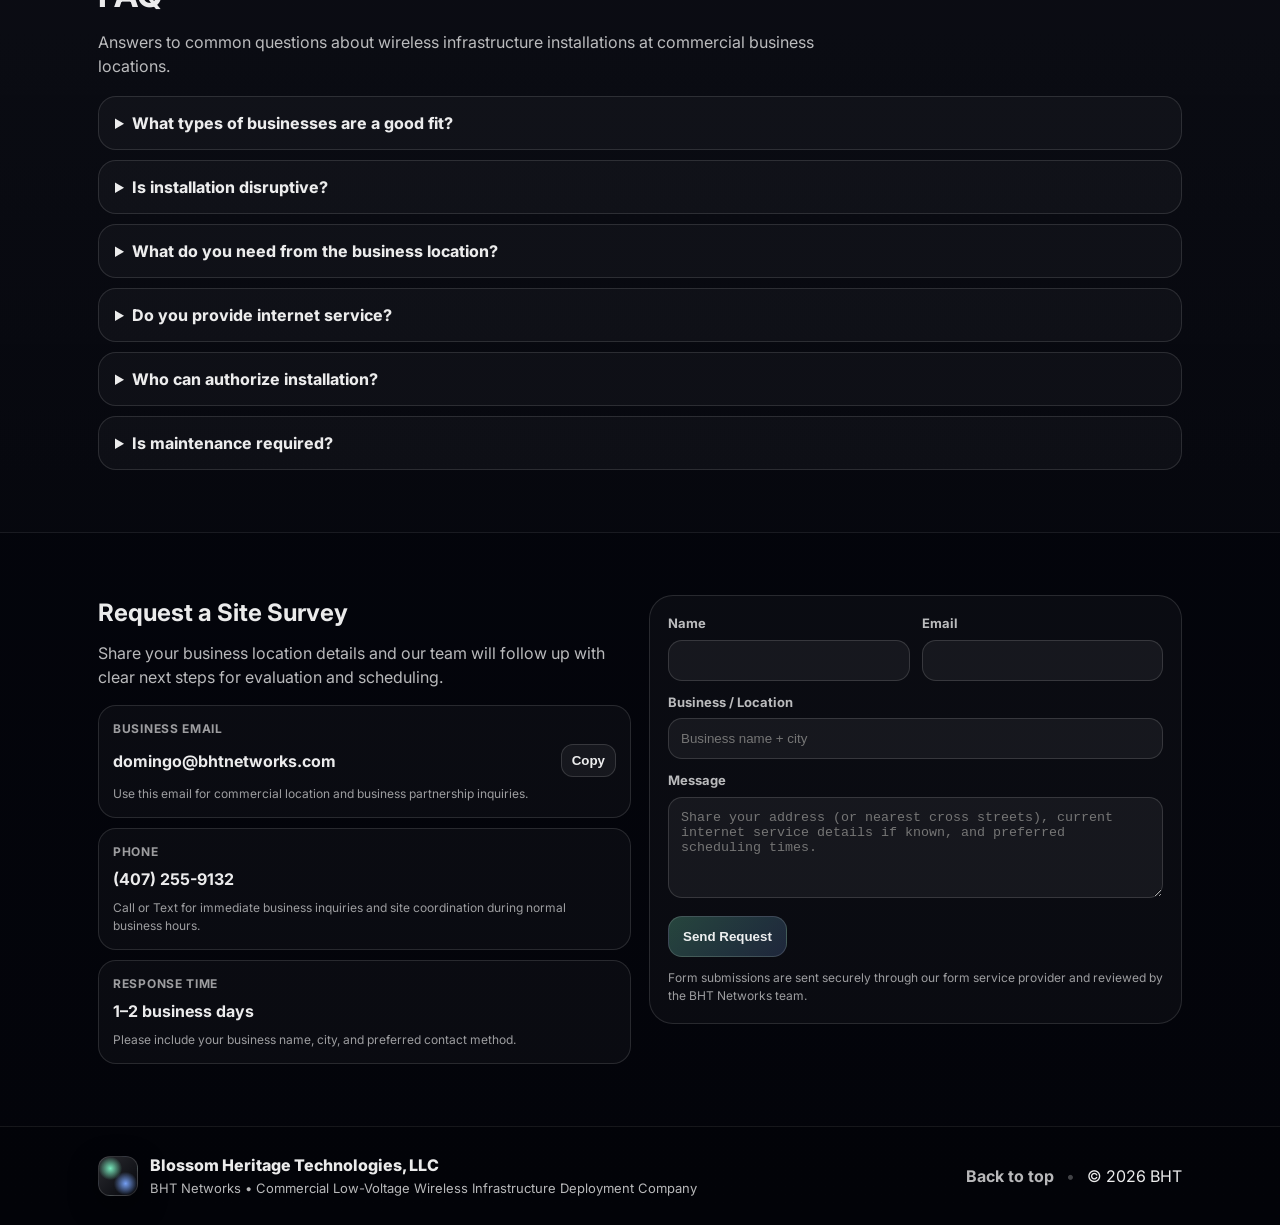
==== commit 4b22f82a: "Update footer description for clarity" ====
--- a/index.html
+++ b/index.html
@@ -576,7 +576,7 @@
             <div>
               <div class="footer__name">Blossom Heritage Technologies, LLC</div>
               <div class="footer__sub">
-                BHT Networks • Low-voltage wireless infrastructure deployment Company
+                BHT Networks • Commercial Low-Voltage Wireless Infrastructure Deployment Company
               </div>
             </div>
           </div>
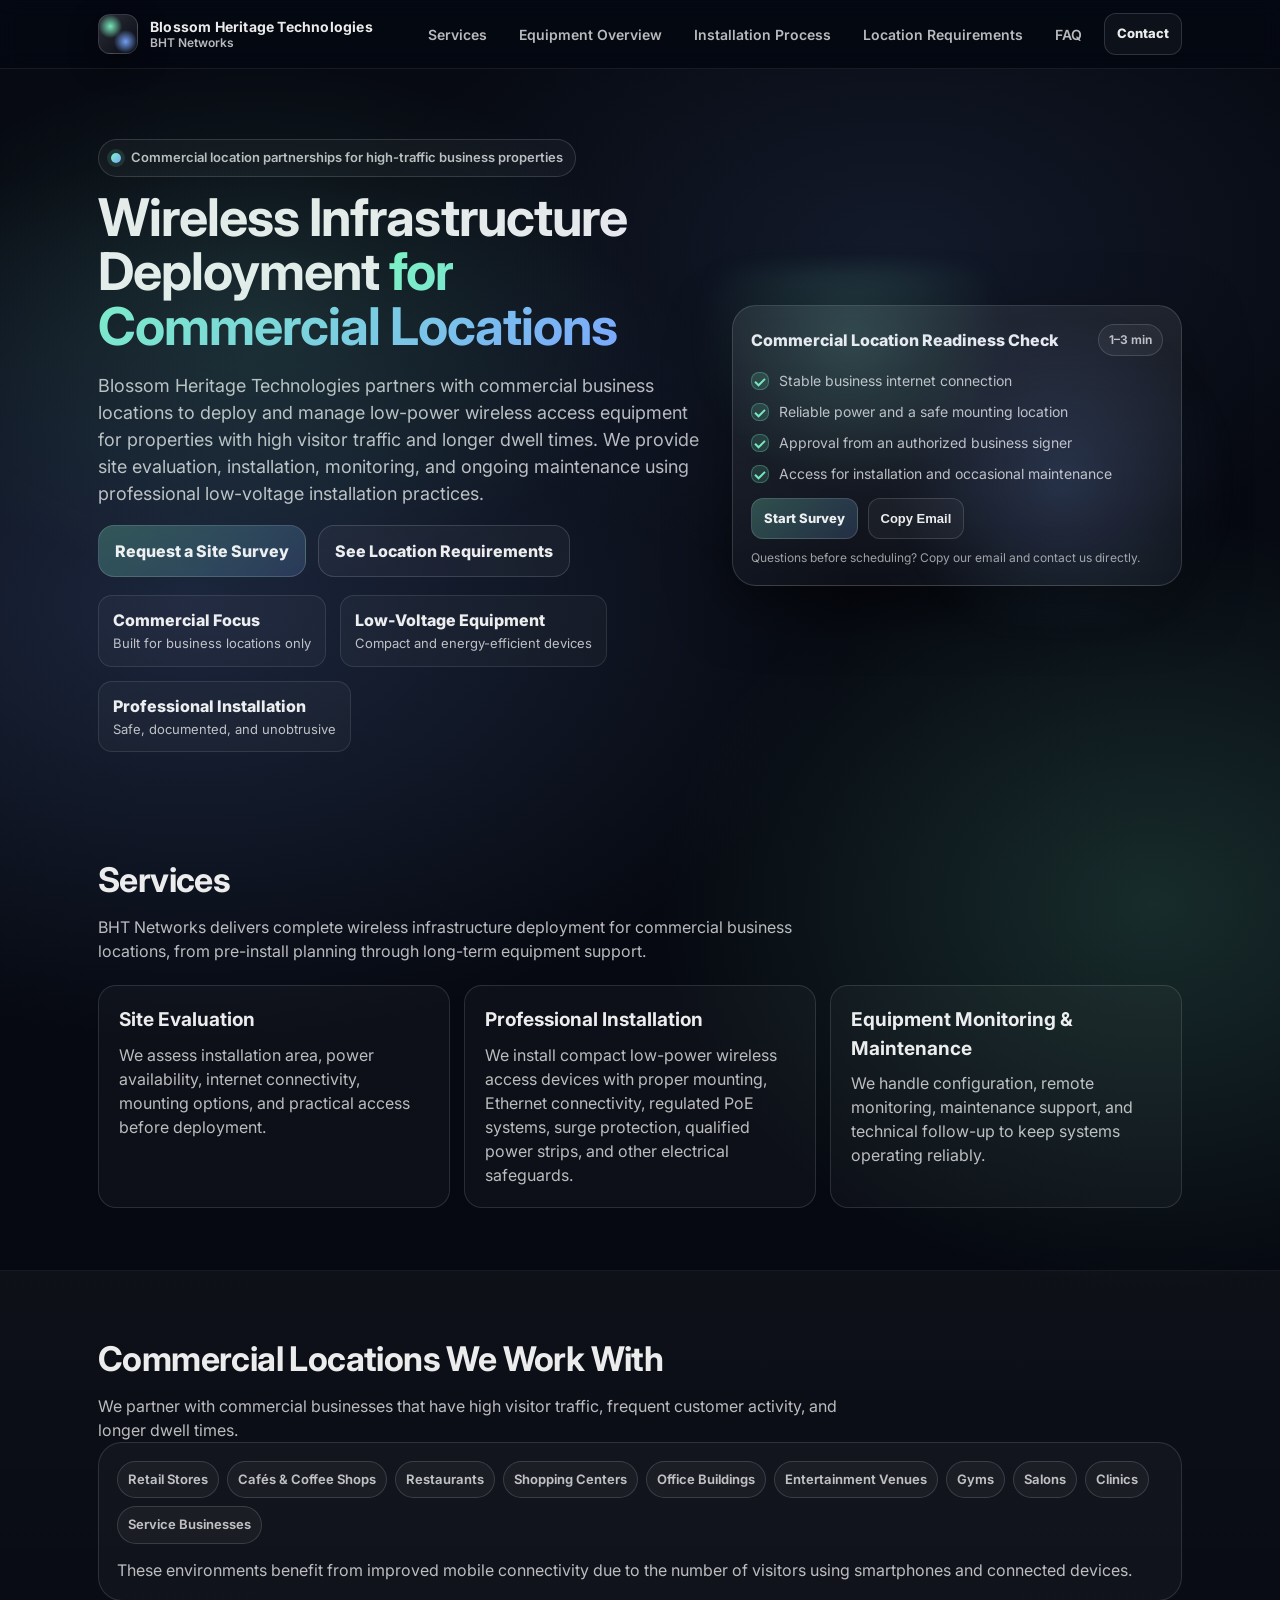
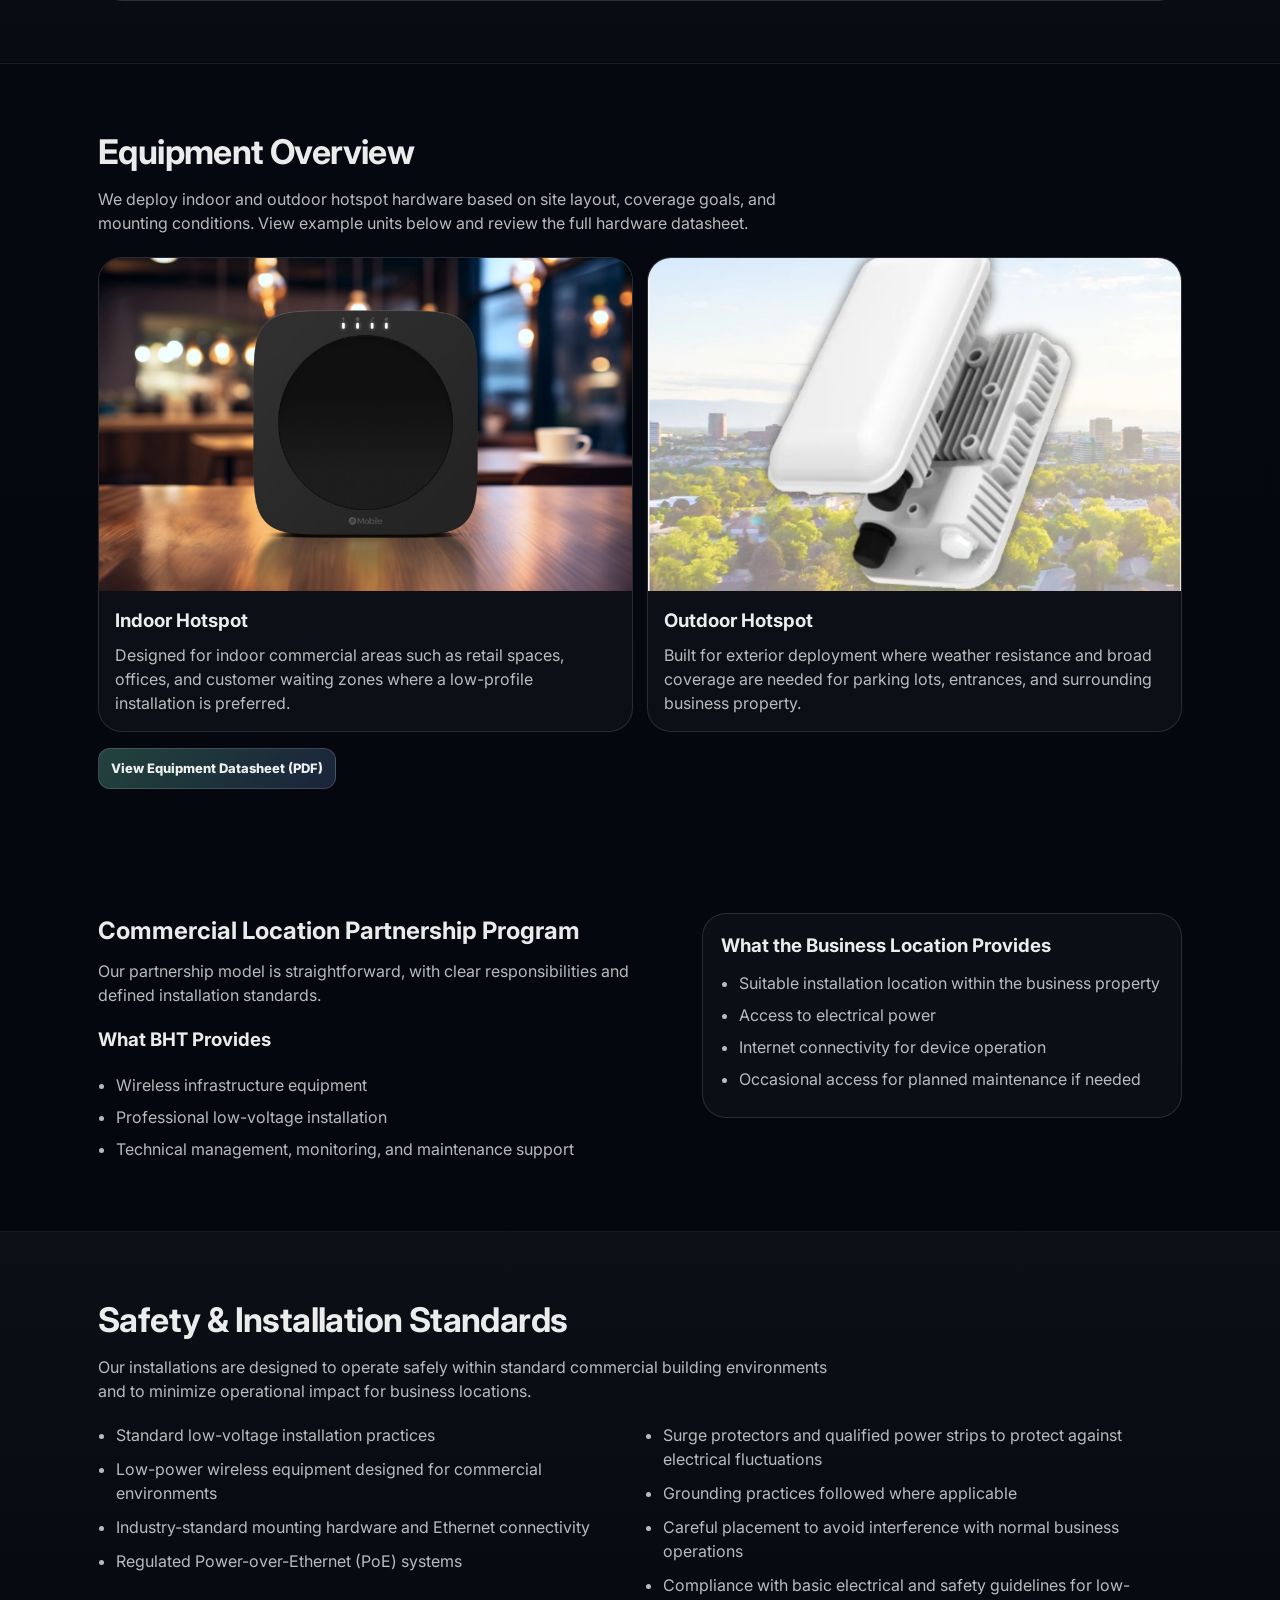
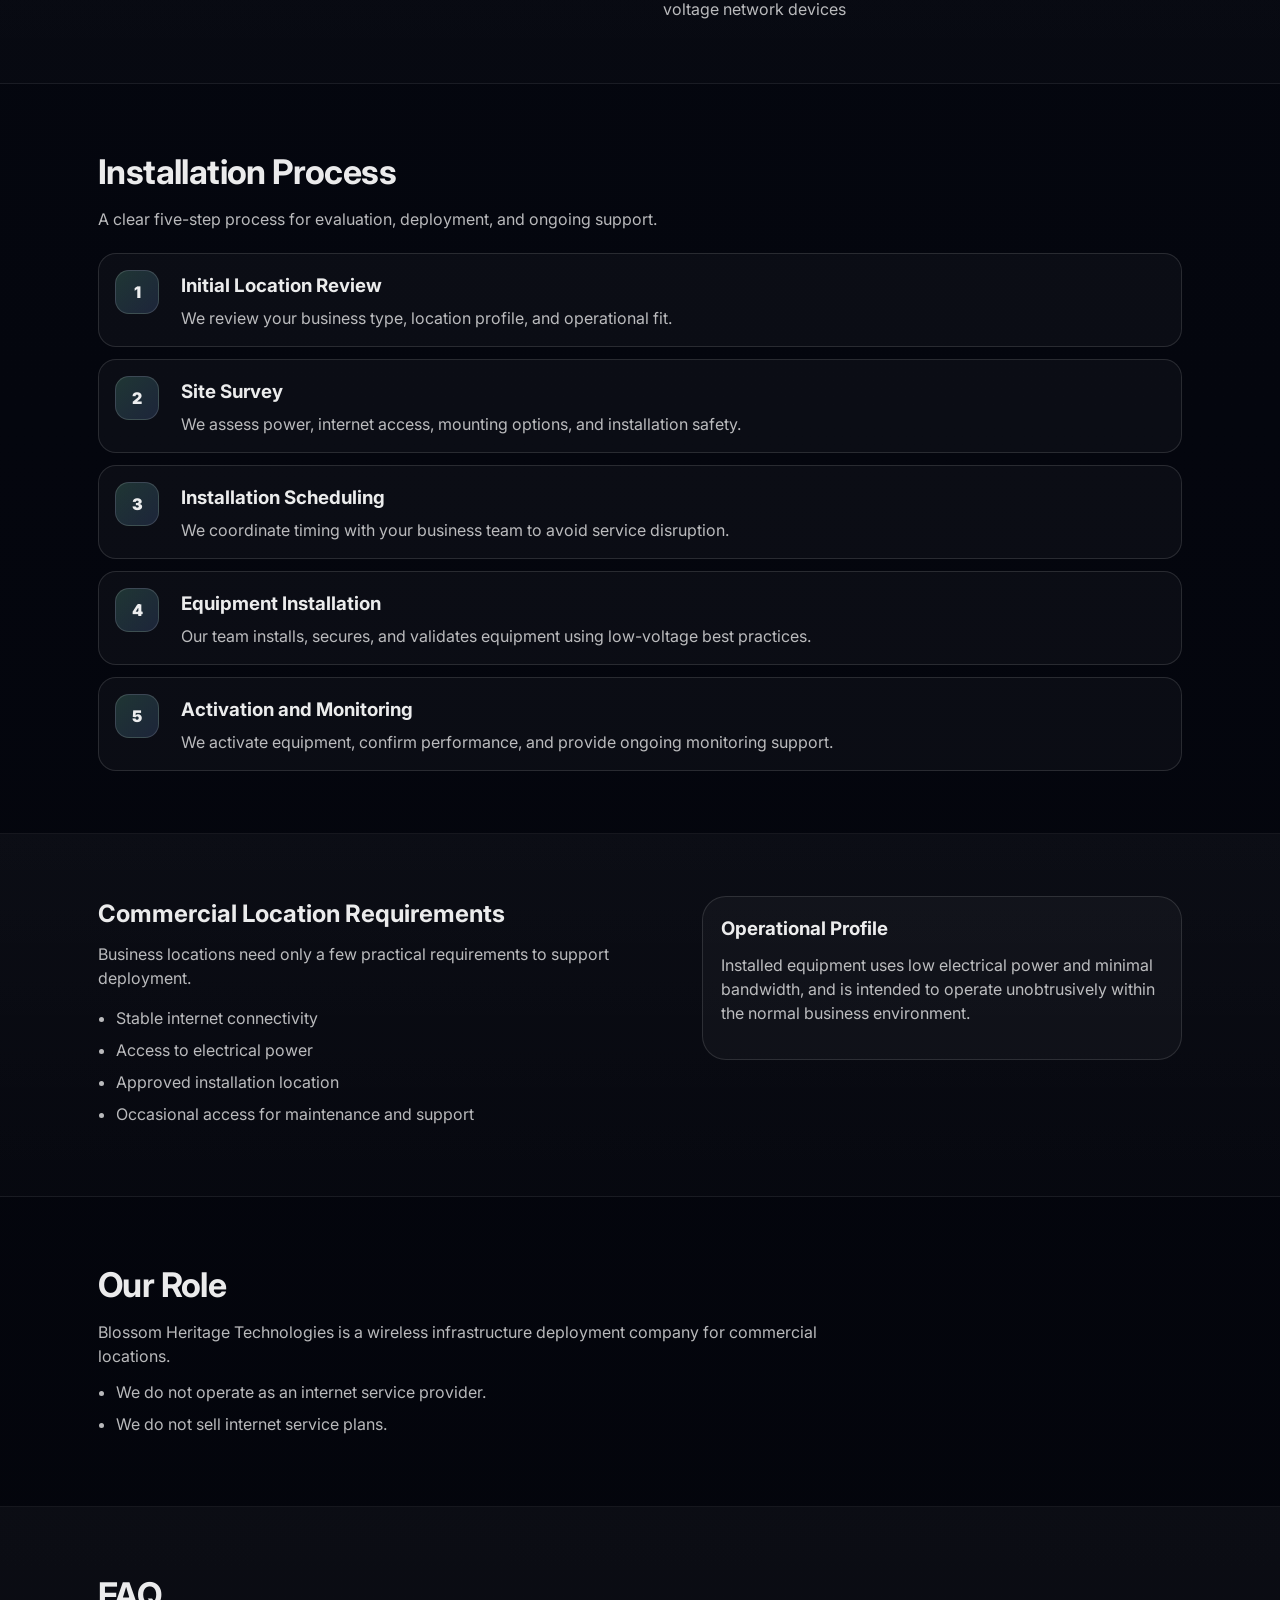
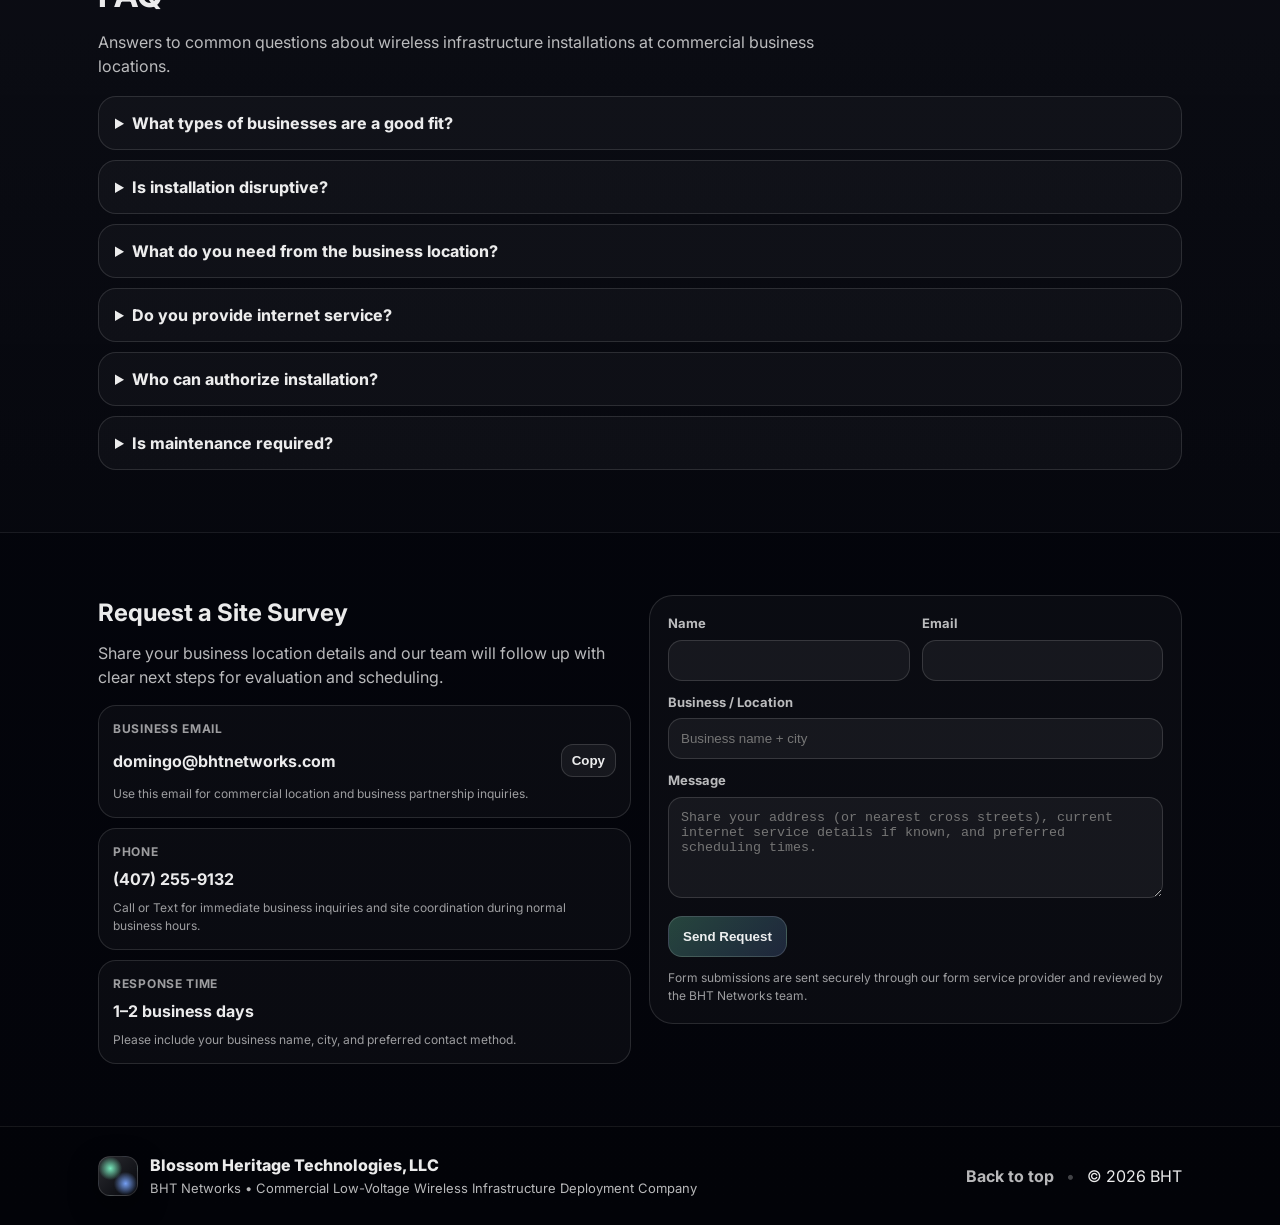
==== commit 21748941: "Update company description for clarity removed "equipment management"." ====
--- a/index.html
+++ b/index.html
@@ -408,8 +408,7 @@
           <div class="section__head">
             <h2>Our Role</h2>
             <p>
-              Blossom Heritage Technologies is a wireless infrastructure deployment and equipment
-              management provider for commercial locations.
+              Blossom Heritage Technologies is a wireless infrastructure deployment company for commercial locations.
             </p>
           </div>
           <ul class="bullets roleList">
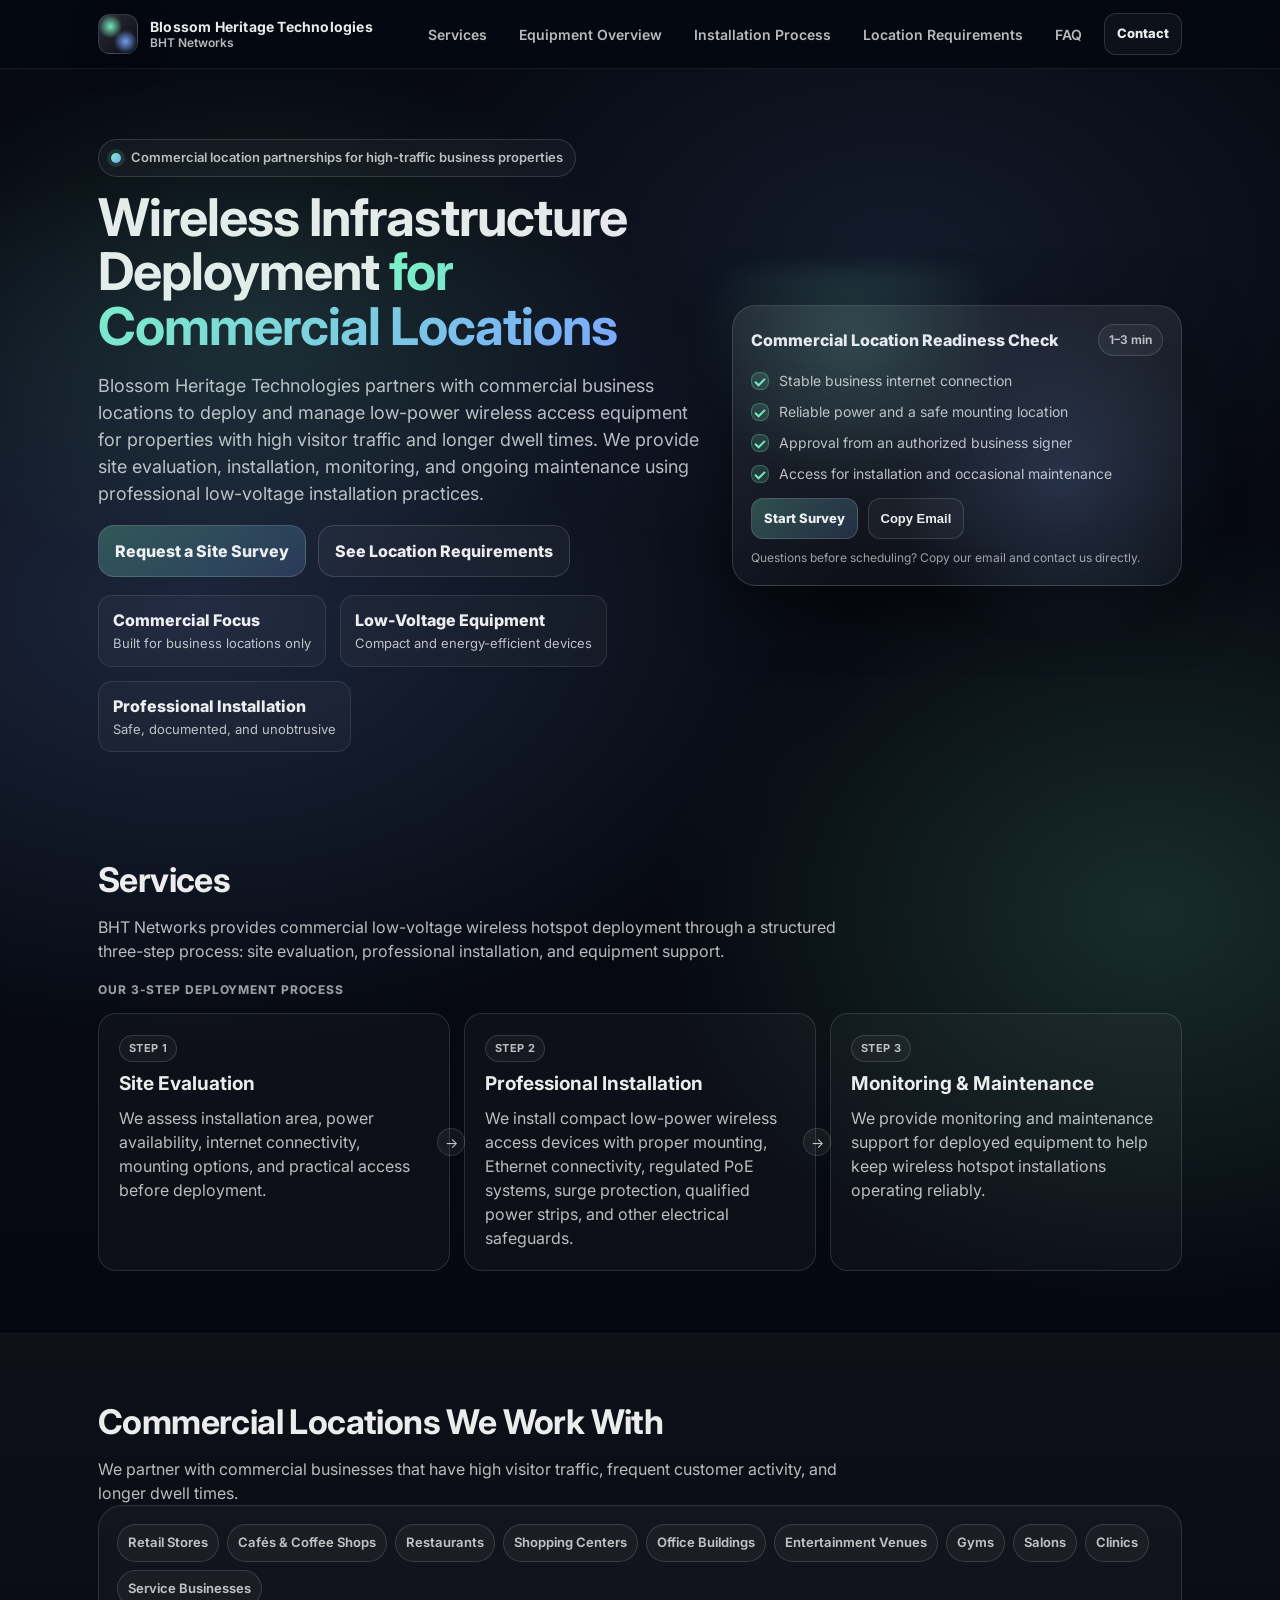
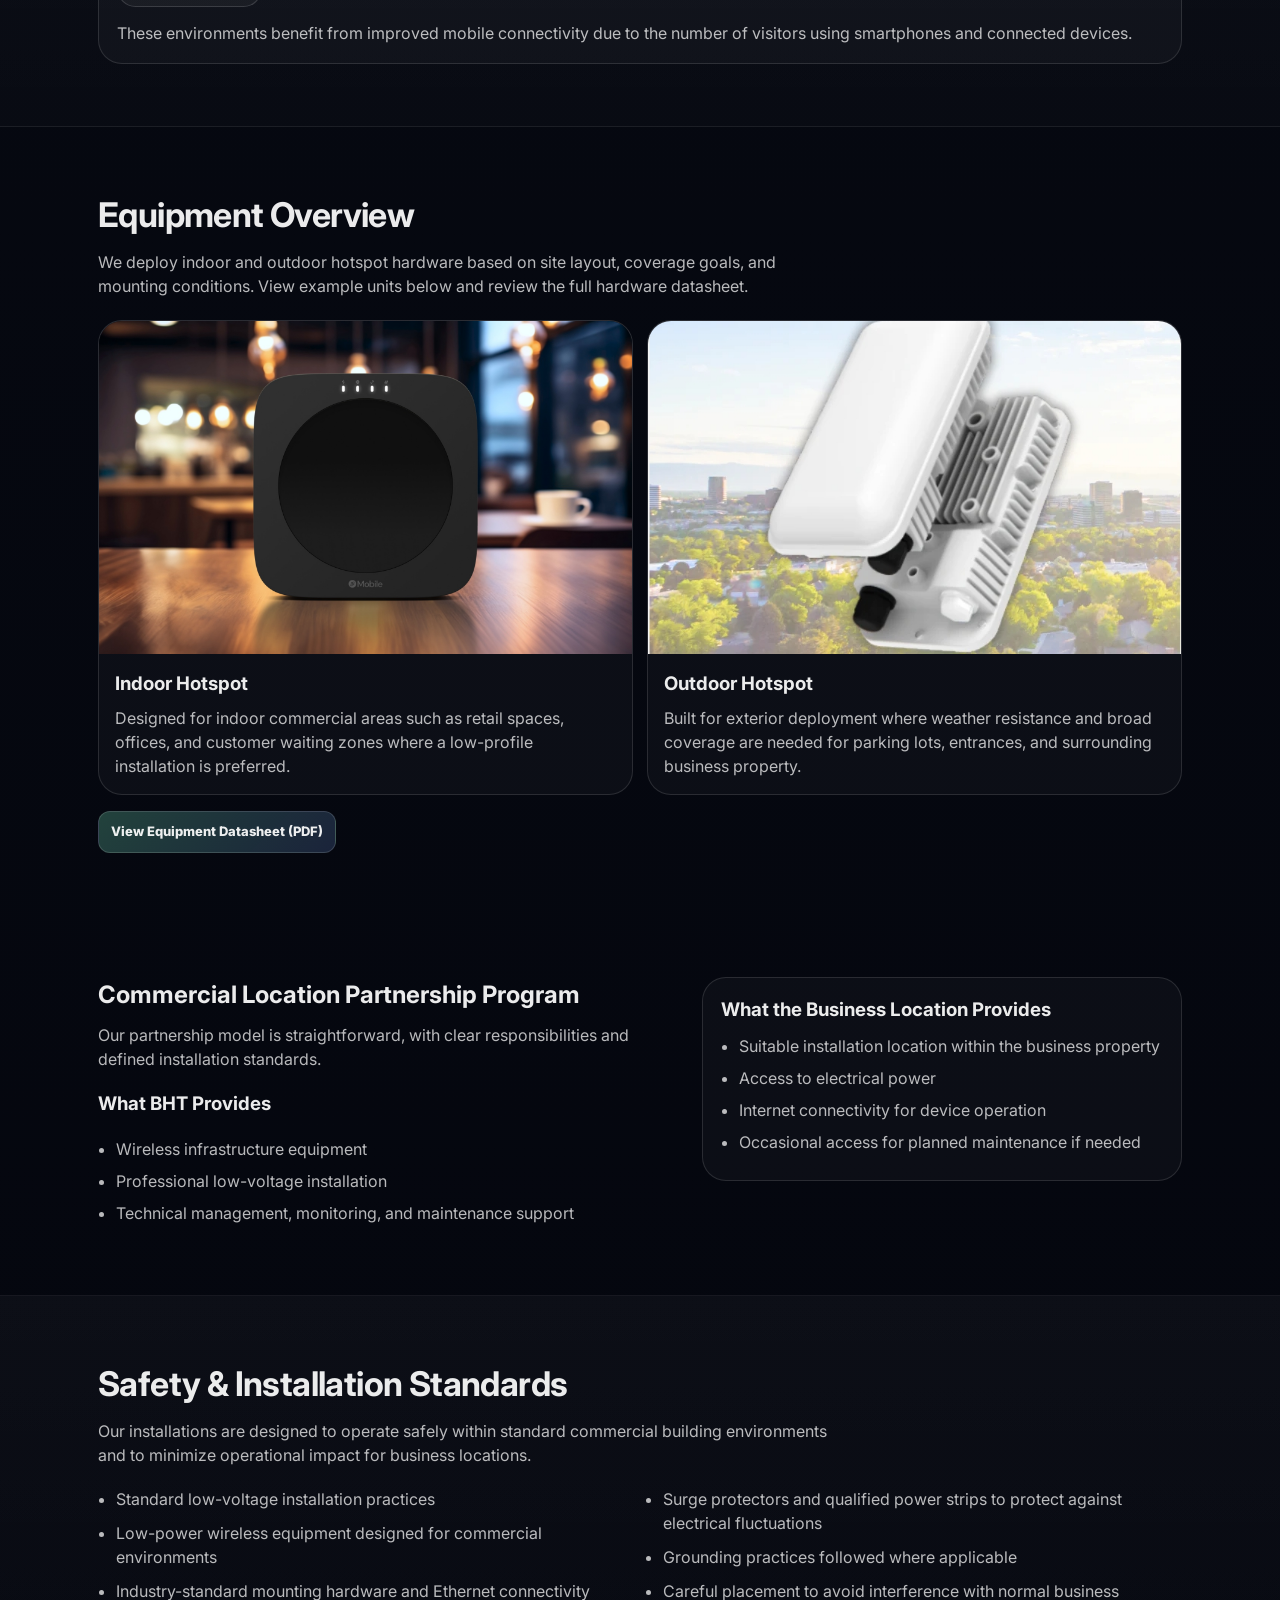
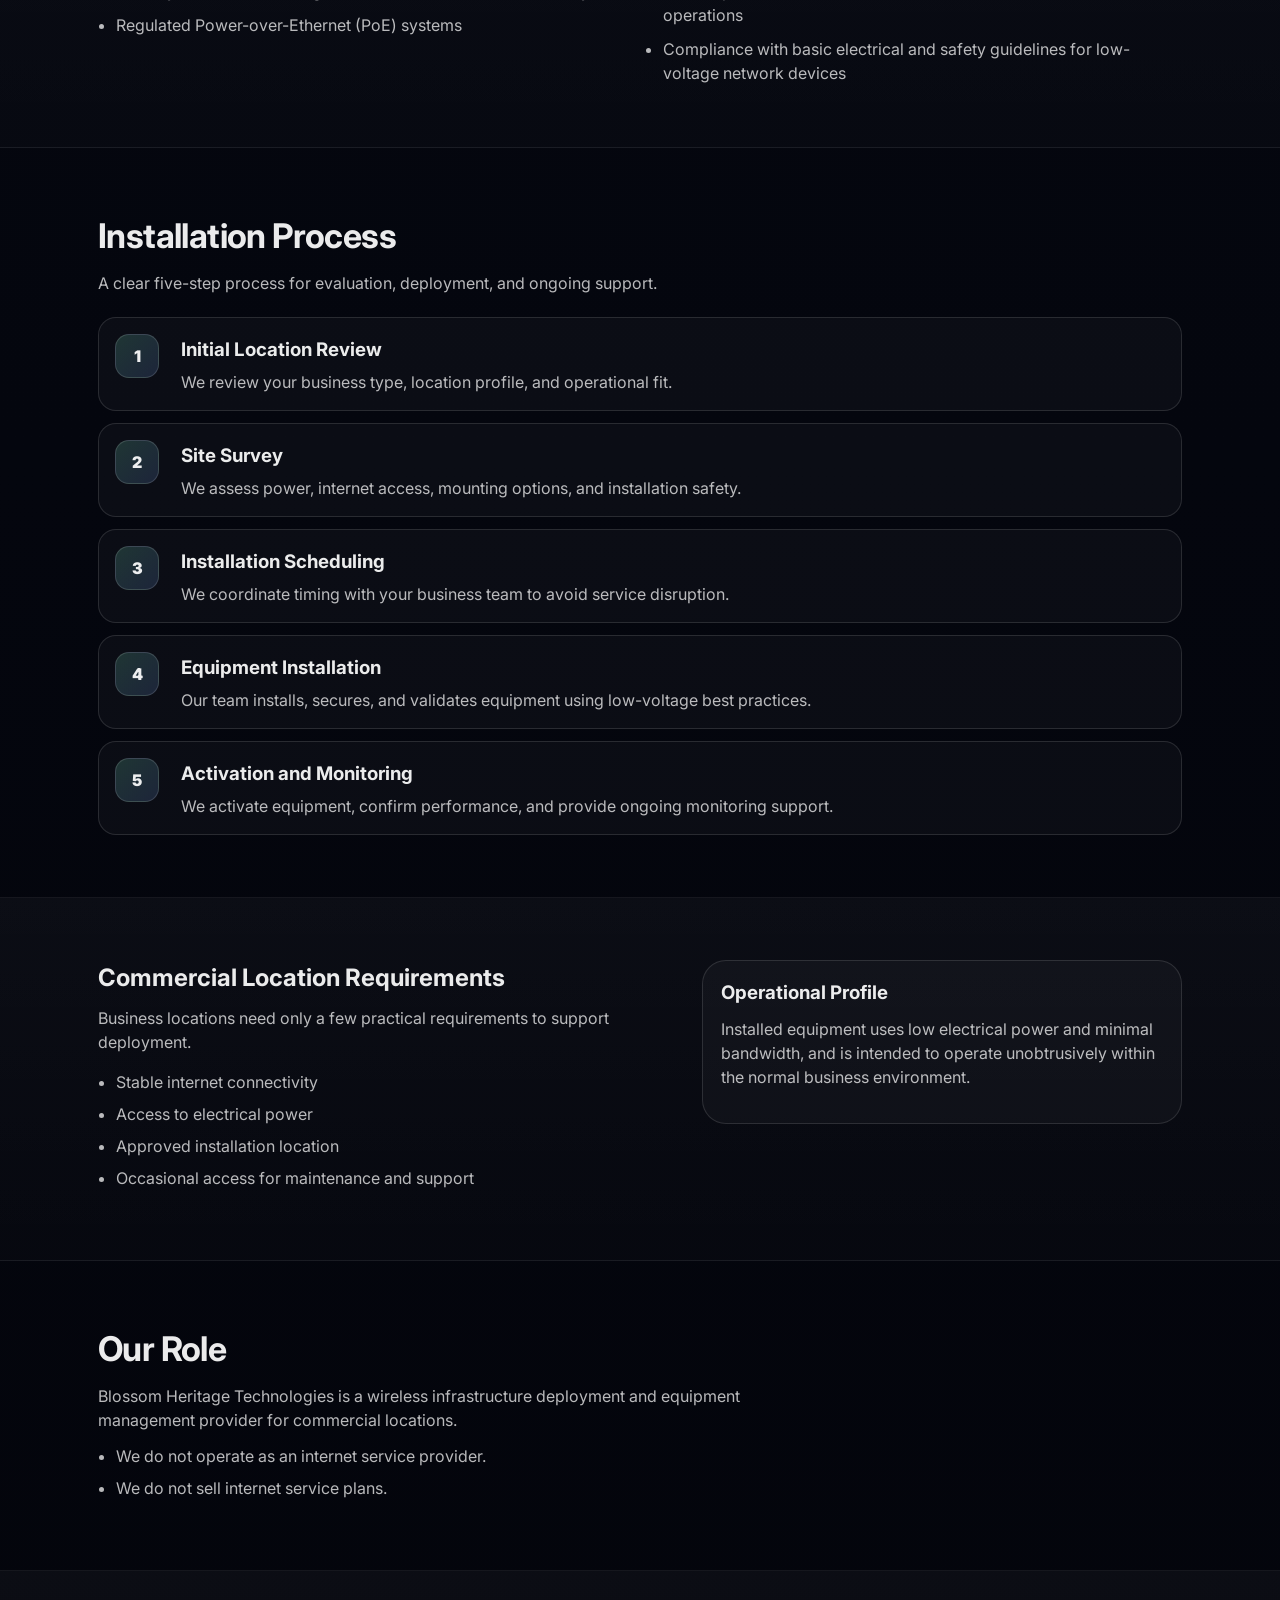
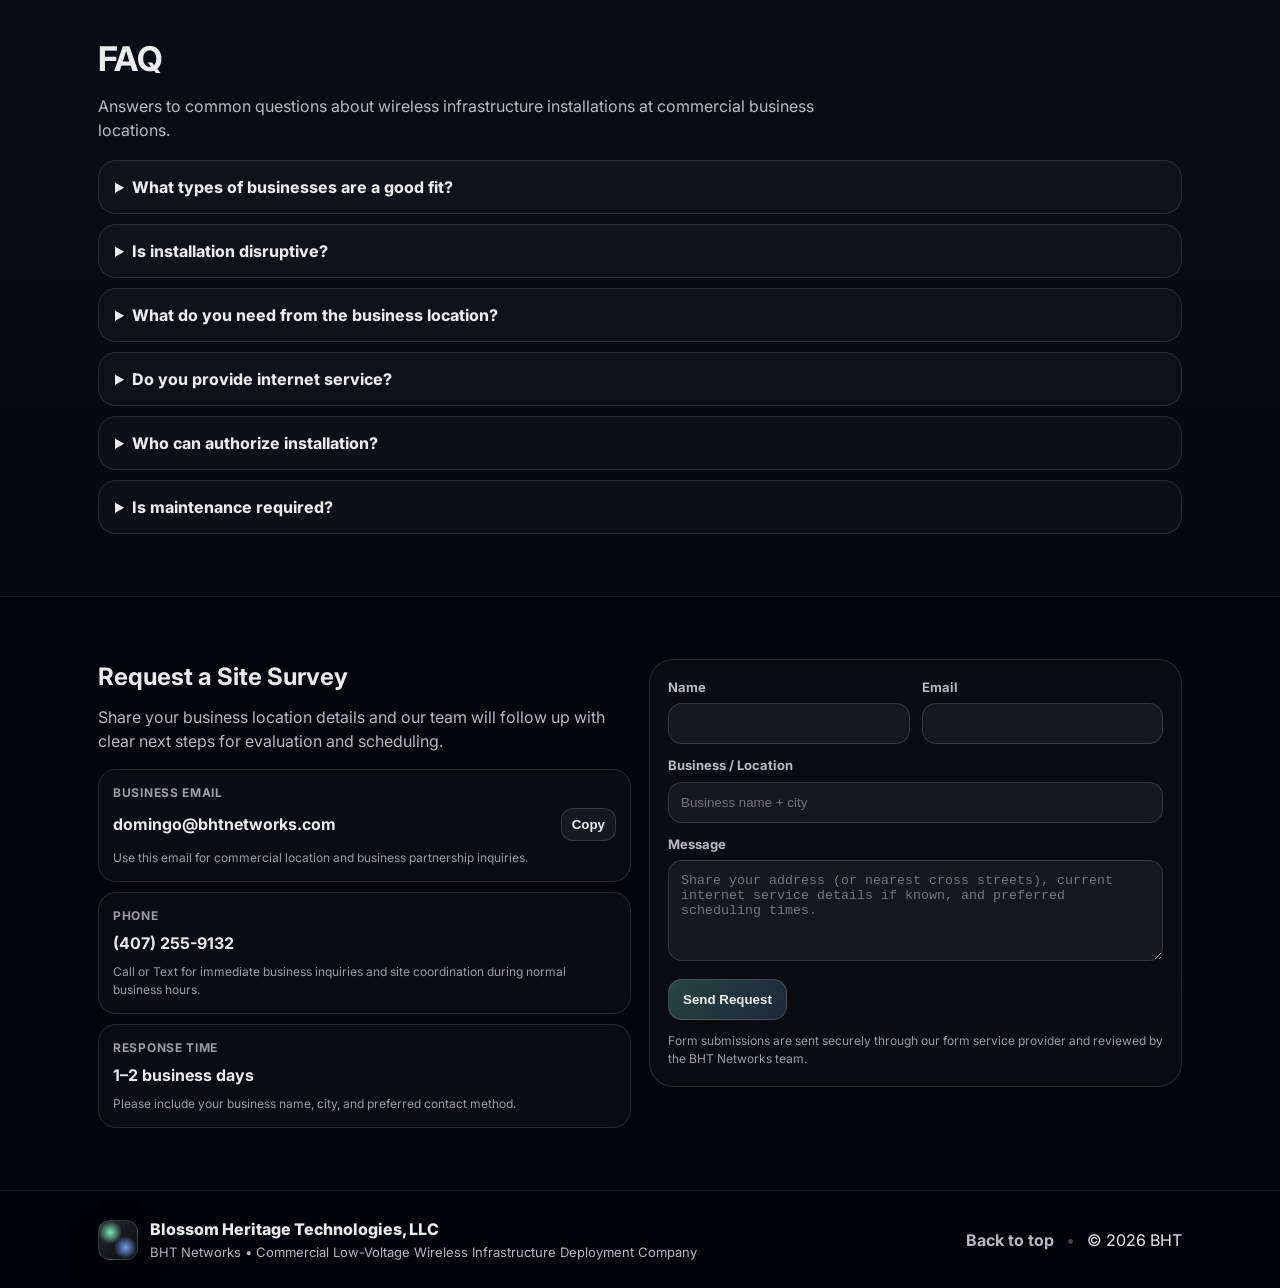
==== commit 9a9e2063: "Refine Services section into a 3-step deployment process" ====
--- a/index.html
+++ b/index.html
@@ -157,14 +157,17 @@
           <div class="section__head">
             <h2>Services</h2>
             <p>
-              BHT Networks delivers complete wireless infrastructure deployment for commercial
-              business locations,
-              from pre-install planning through long-term equipment support.
-            </p>
-          </div>
-
-          <div class="grid3">
-            <article class="feature">
+              BHT Networks provides commercial low-voltage wireless hotspot deployment through a
+              structured three-step process: site evaluation, professional installation, and
+              equipment support.
+            </p>
+          </div>
+
+          <p class="processEyebrow">Our 3-Step Deployment Process</p>
+
+          <div class="grid3 processGrid" aria-label="Three-step deployment workflow">
+            <article class="feature processCard">
+              <span class="stepLabel">Step 1</span>
               <h3>Site Evaluation</h3>
               <p>
                 We assess installation area, power availability, internet connectivity, mounting
@@ -172,7 +175,8 @@
               </p>
             </article>
 
-            <article class="feature">
+            <article class="feature processCard">
+              <span class="stepLabel">Step 2</span>
               <h3>Professional Installation</h3>
               <p>
                 We install compact low-power wireless access devices with proper mounting, Ethernet
@@ -181,11 +185,12 @@
               </p>
             </article>
 
-            <article class="feature">
-              <h3>Equipment Monitoring &amp; Maintenance</h3>
-              <p>
-                We handle configuration, remote monitoring, maintenance support, and technical
-                follow-up to keep systems operating reliably.
+            <article class="feature processCard">
+              <span class="stepLabel">Step 3</span>
+              <h3>Monitoring &amp; Maintenance</h3>
+              <p>
+                We provide monitoring and maintenance support for deployed equipment to help keep
+                wireless hotspot installations operating reliably.
               </p>
             </article>
           </div>
@@ -408,7 +413,8 @@
           <div class="section__head">
             <h2>Our Role</h2>
             <p>
-              Blossom Heritage Technologies is a wireless infrastructure deployment company for commercial locations.
+              Blossom Heritage Technologies is a wireless infrastructure deployment and equipment
+              management provider for commercial locations.
             </p>
           </div>
           <ul class="bullets roleList">
--- a/styles.css
+++ b/styles.css
@@ -393,6 +393,56 @@
   gap: 14px;
 }
 
+.processEyebrow {
+  margin: 18px 0 0;
+  color: var(--muted2);
+  font-size: 12px;
+  font-weight: 750;
+  text-transform: uppercase;
+  letter-spacing: 0.9px;
+}
+
+.processGrid {
+  margin-top: 14px;
+}
+
+.processCard {
+  position: relative;
+}
+
+.stepLabel {
+  display: inline-block;
+  margin-bottom: 8px;
+  padding: 4px 9px;
+  border-radius: 999px;
+  border: 1px solid rgba(255, 255, 255, 0.14);
+  background: rgba(255, 255, 255, 0.04);
+  color: var(--muted);
+  font-size: 11px;
+  font-weight: 700;
+  letter-spacing: 0.4px;
+  text-transform: uppercase;
+}
+
+.processCard:not(:last-child)::after {
+  content: "\2192";
+  position: absolute;
+  top: 50%;
+  right: -16px;
+  transform: translateY(-50%);
+  width: 28px;
+  height: 28px;
+  display: grid;
+  place-items: center;
+  border-radius: 999px;
+  border: 1px solid rgba(255, 255, 255, 0.12);
+  background: rgba(255, 255, 255, 0.05);
+  color: rgba(255, 255, 255, 0.75);
+  font-size: 14px;
+  z-index: 2;
+  pointer-events: none;
+}
+
 
 .equipmentGrid {
   margin-top: 22px;
@@ -825,6 +875,10 @@
   .mobileNav.isOpen {
     display: block;
   }
+
+  .processCard:not(:last-child)::after {
+    content: none;
+  }
 }
 
 @media (max-width: 520px) {
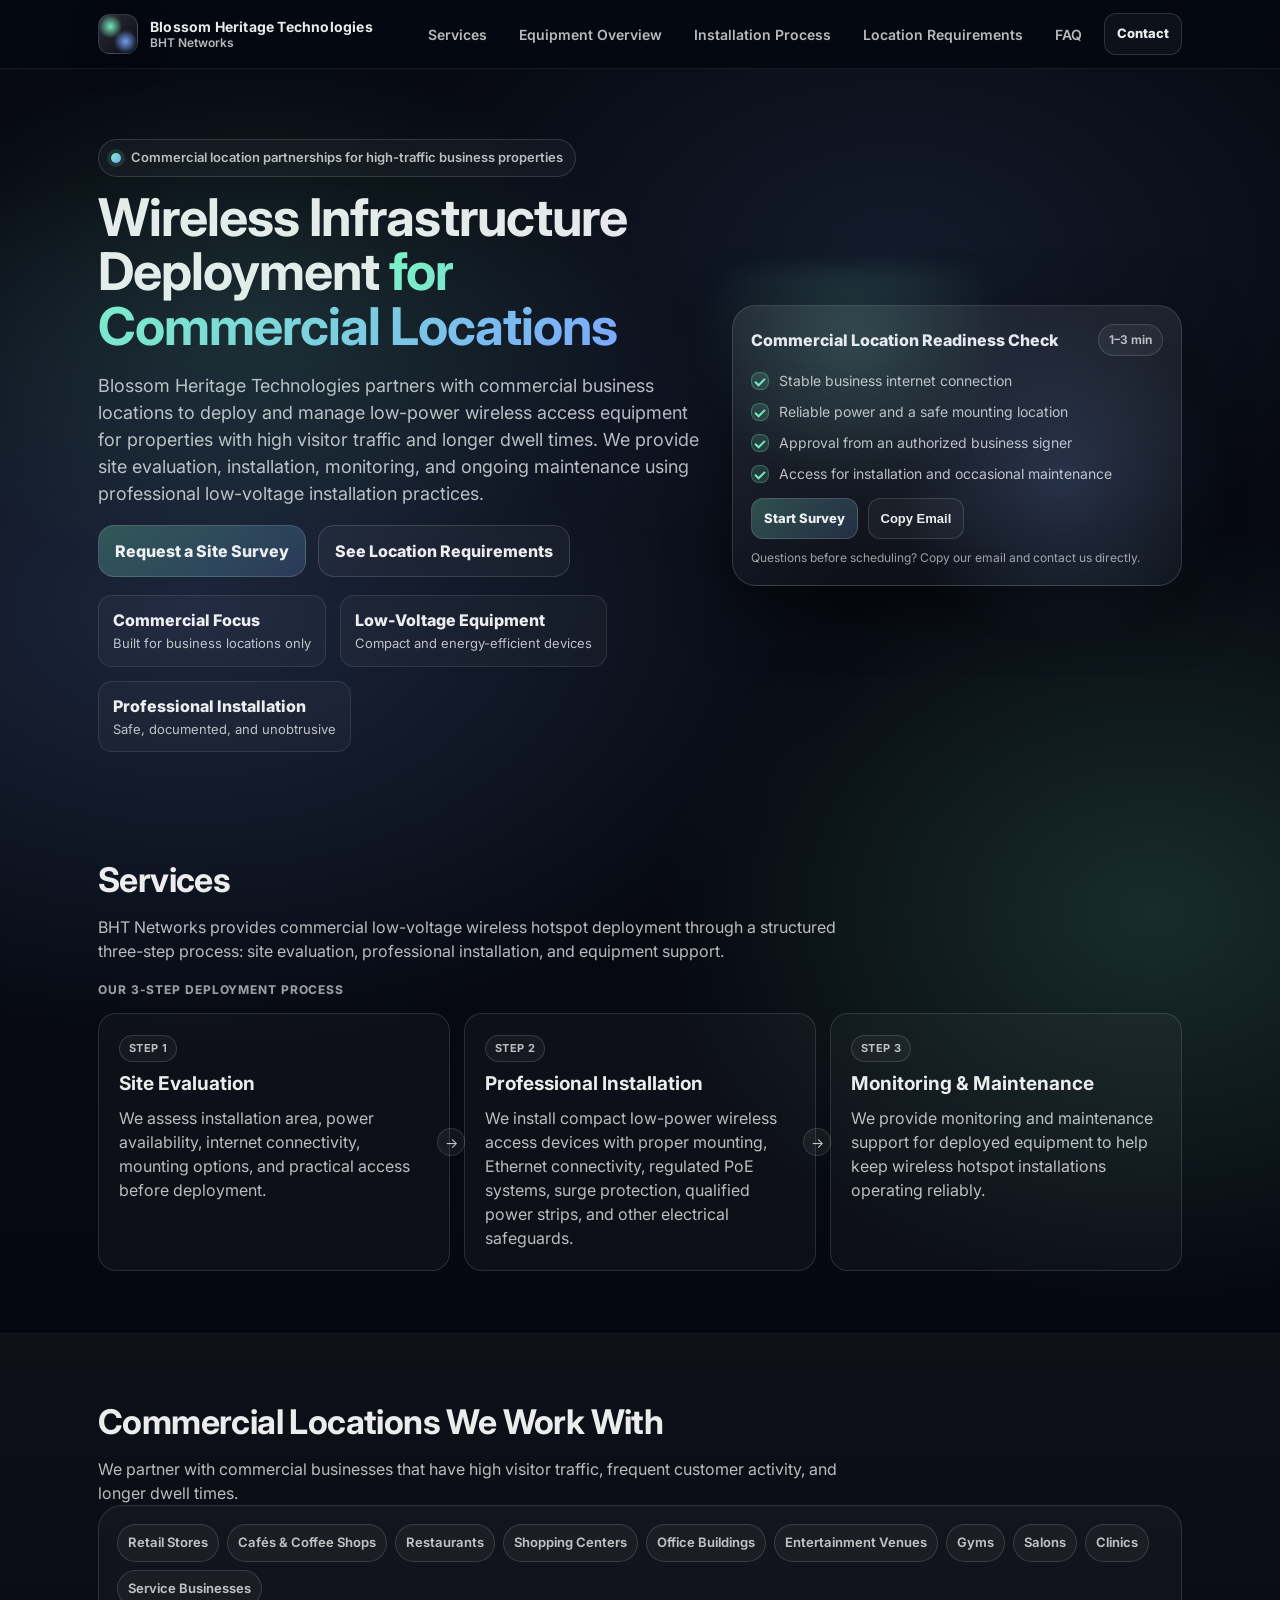
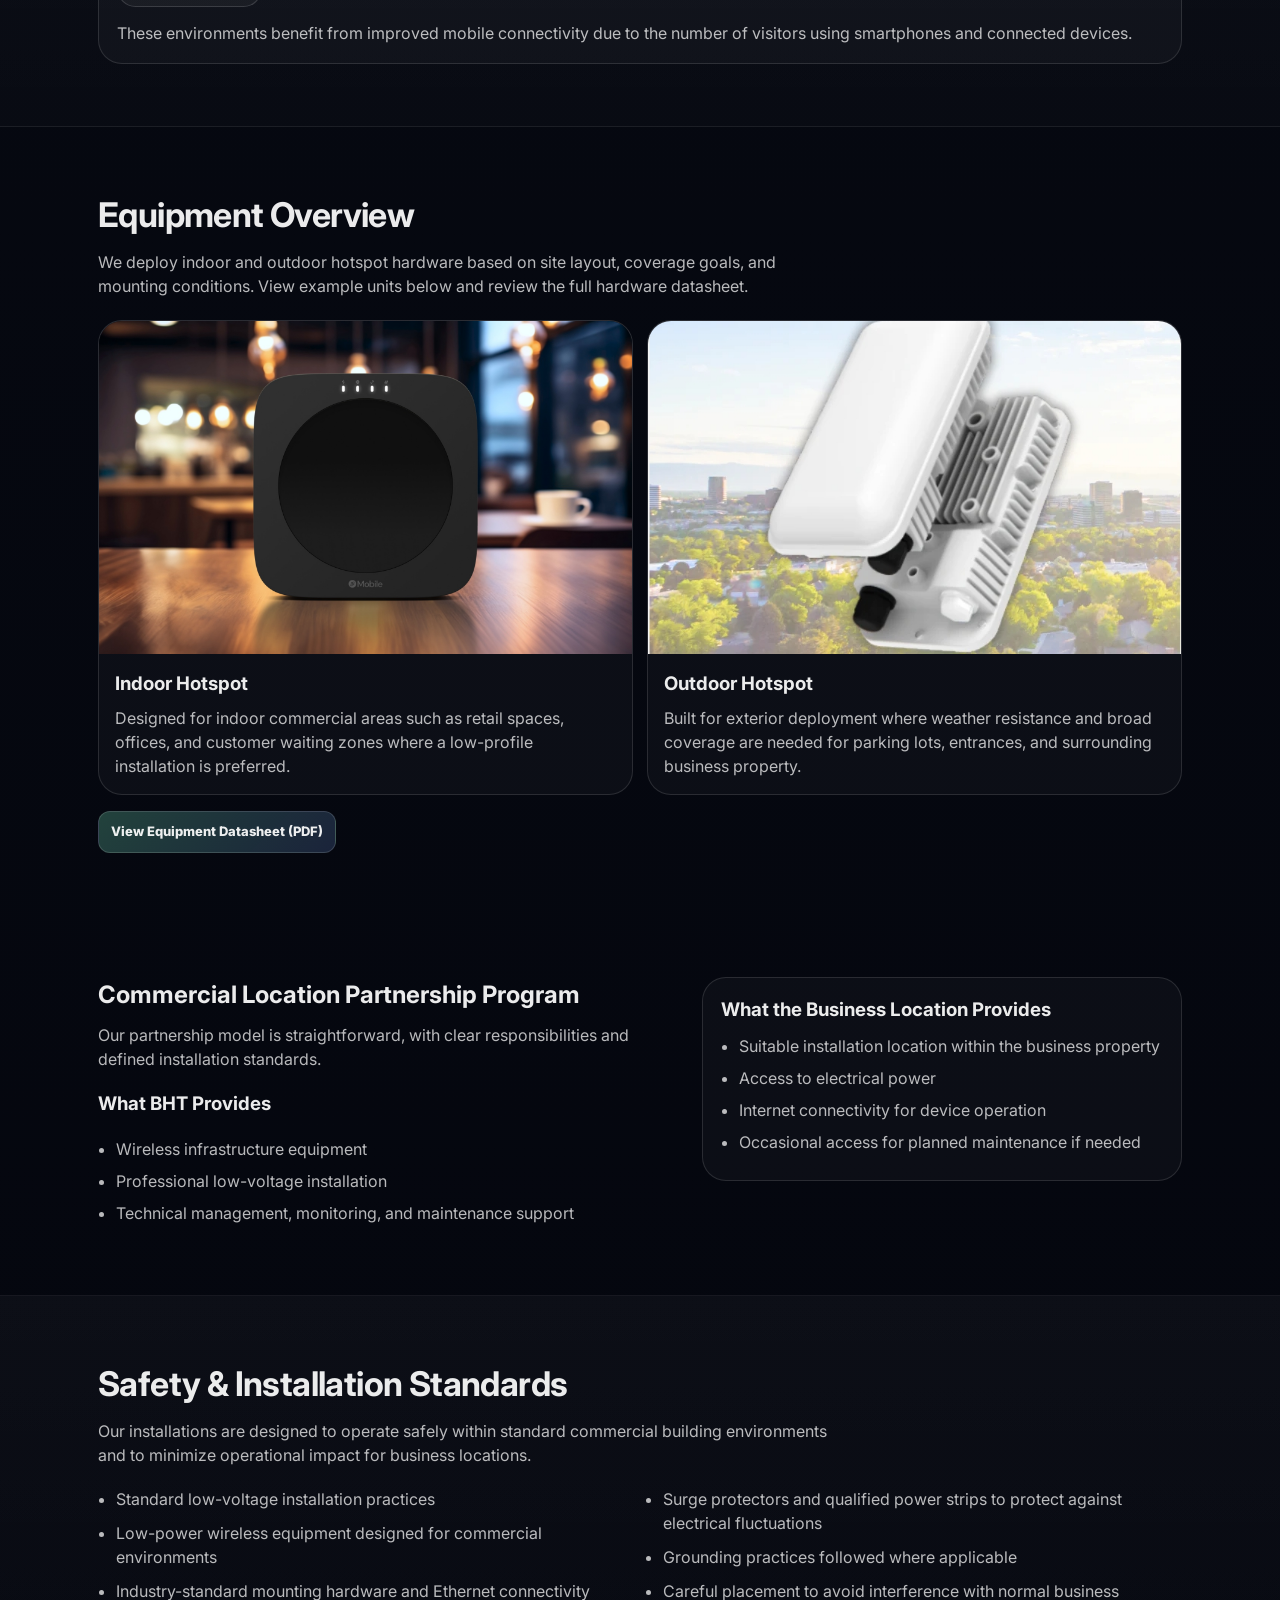
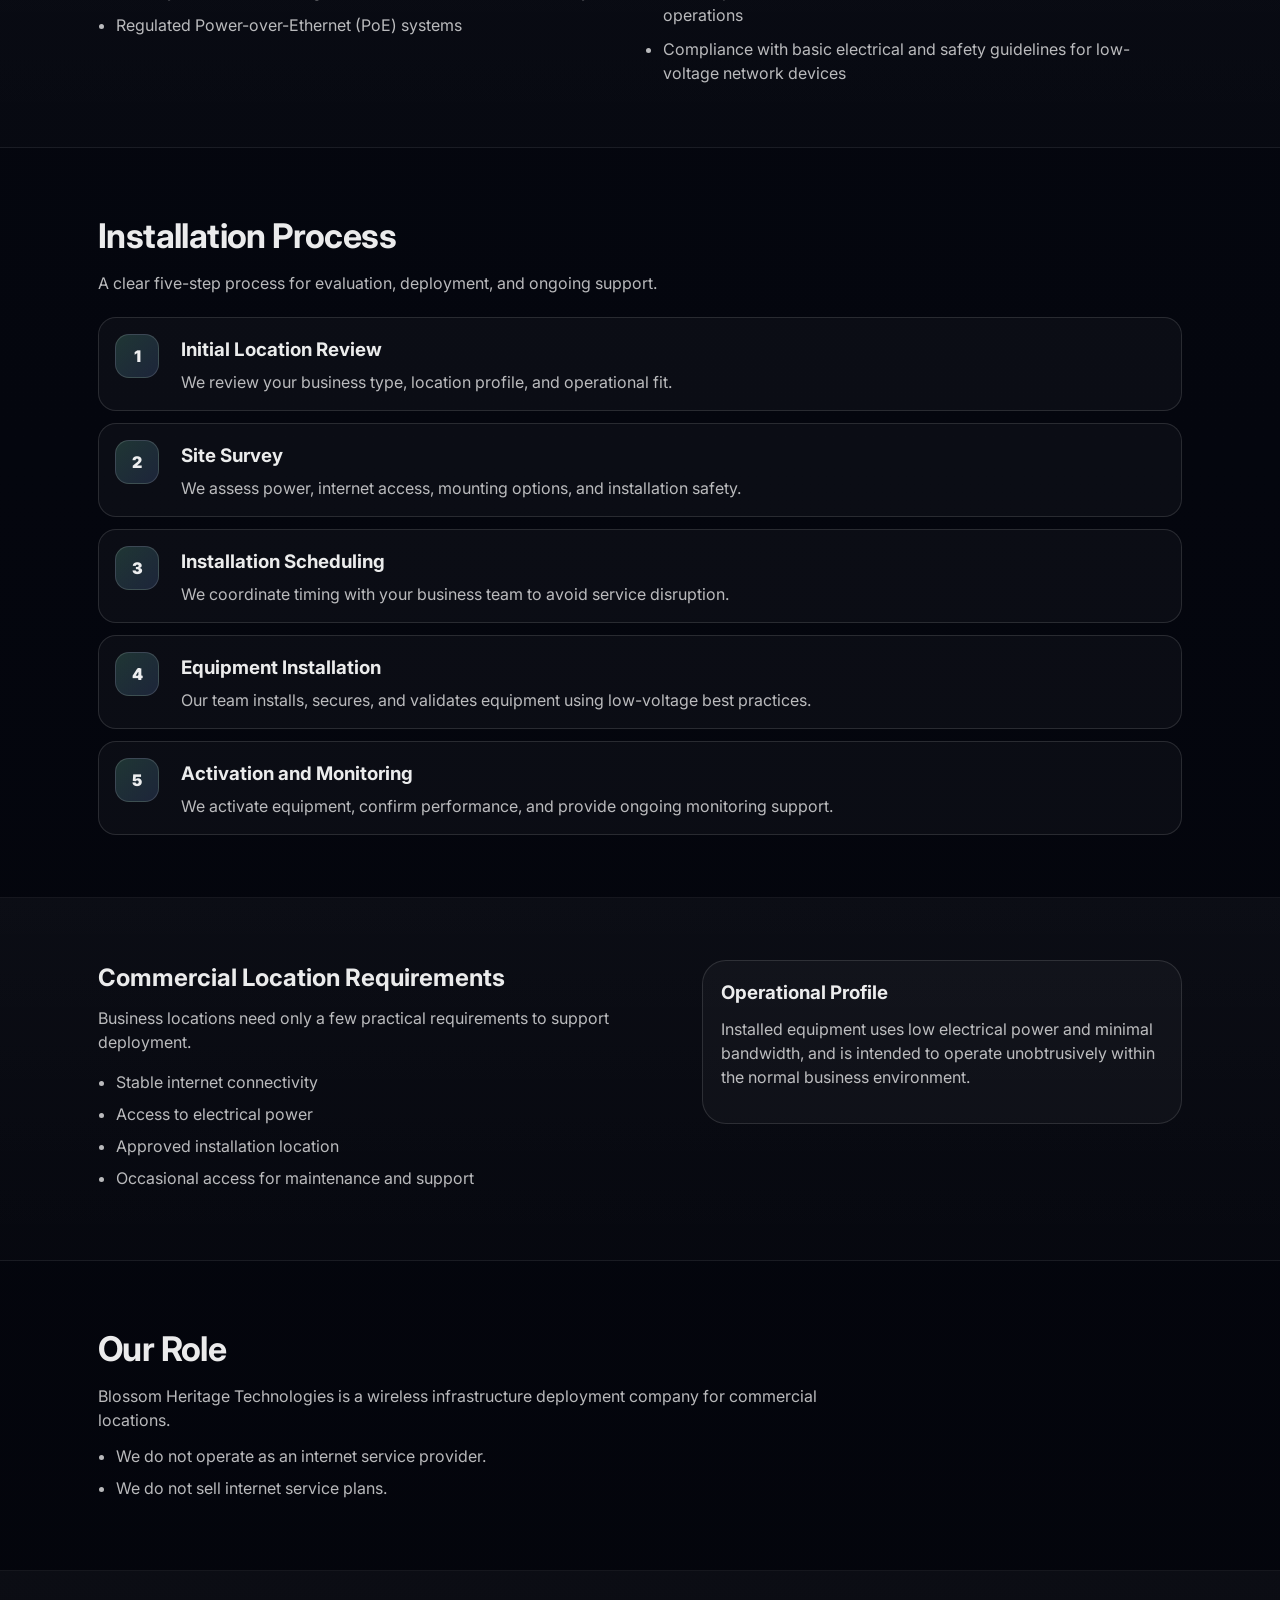
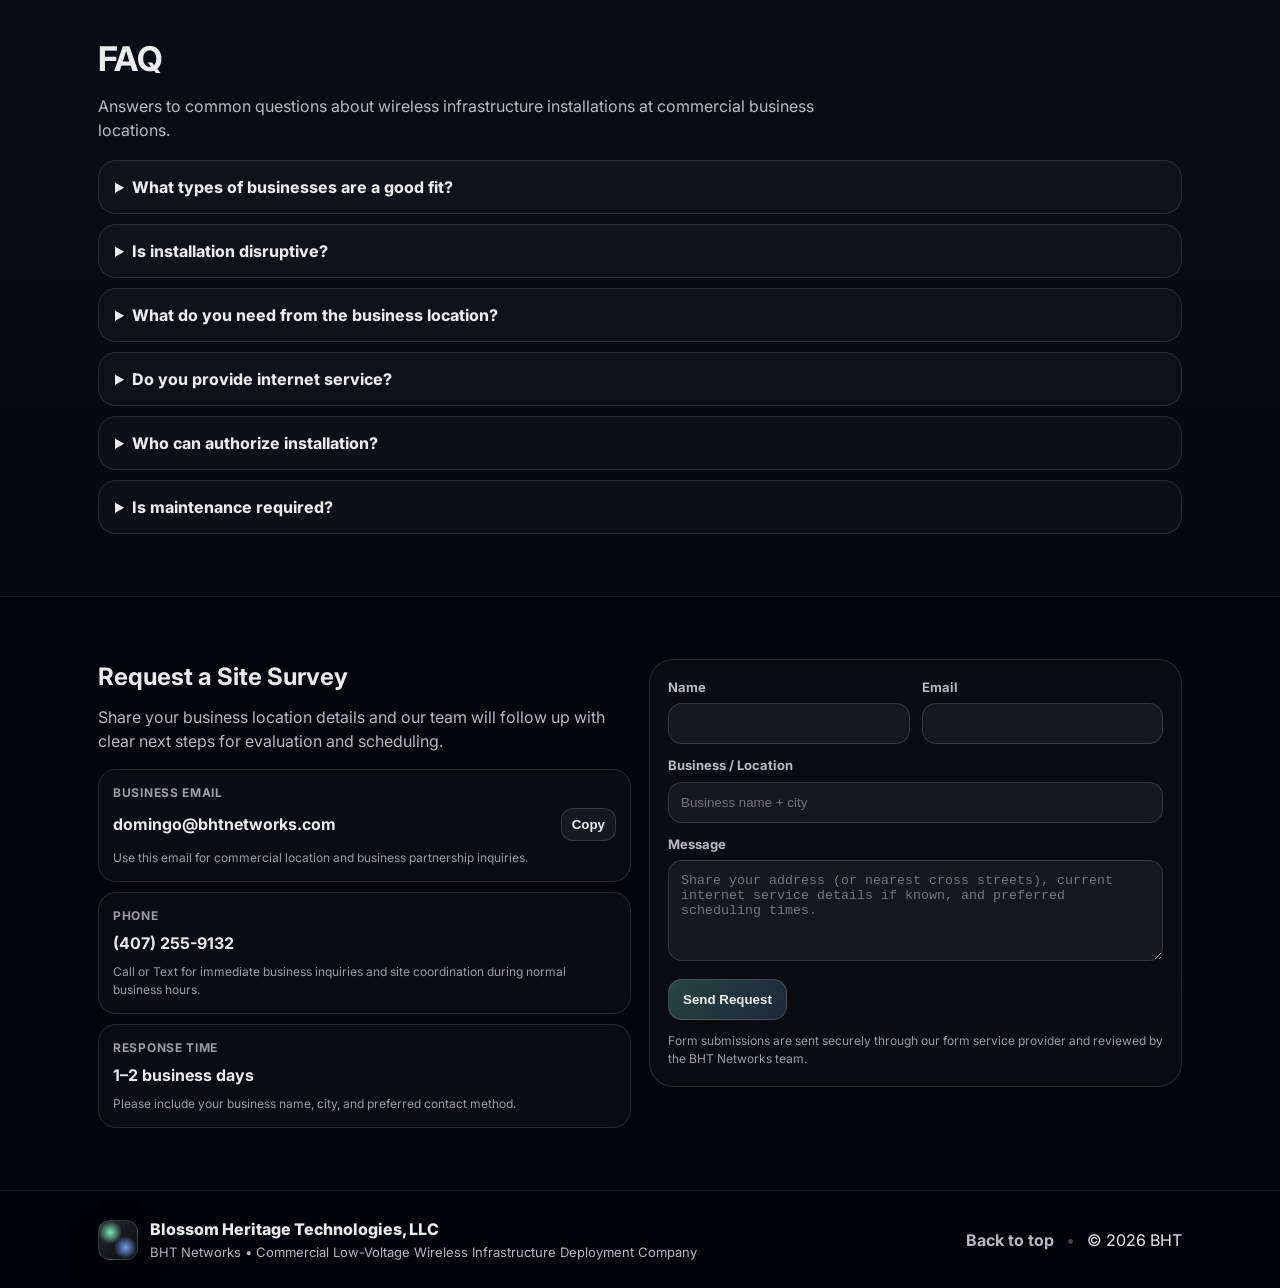
==== commit 07ce55a4: "Refine Services section into a 3-step deployment process (#7)" ====
--- a/index.html
+++ b/index.html
@@ -413,8 +413,7 @@
           <div class="section__head">
             <h2>Our Role</h2>
             <p>
-              Blossom Heritage Technologies is a wireless infrastructure deployment and equipment
-              management provider for commercial locations.
+              Blossom Heritage Technologies is a wireless infrastructure deployment company for commercial locations.
             </p>
           </div>
           <ul class="bullets roleList">
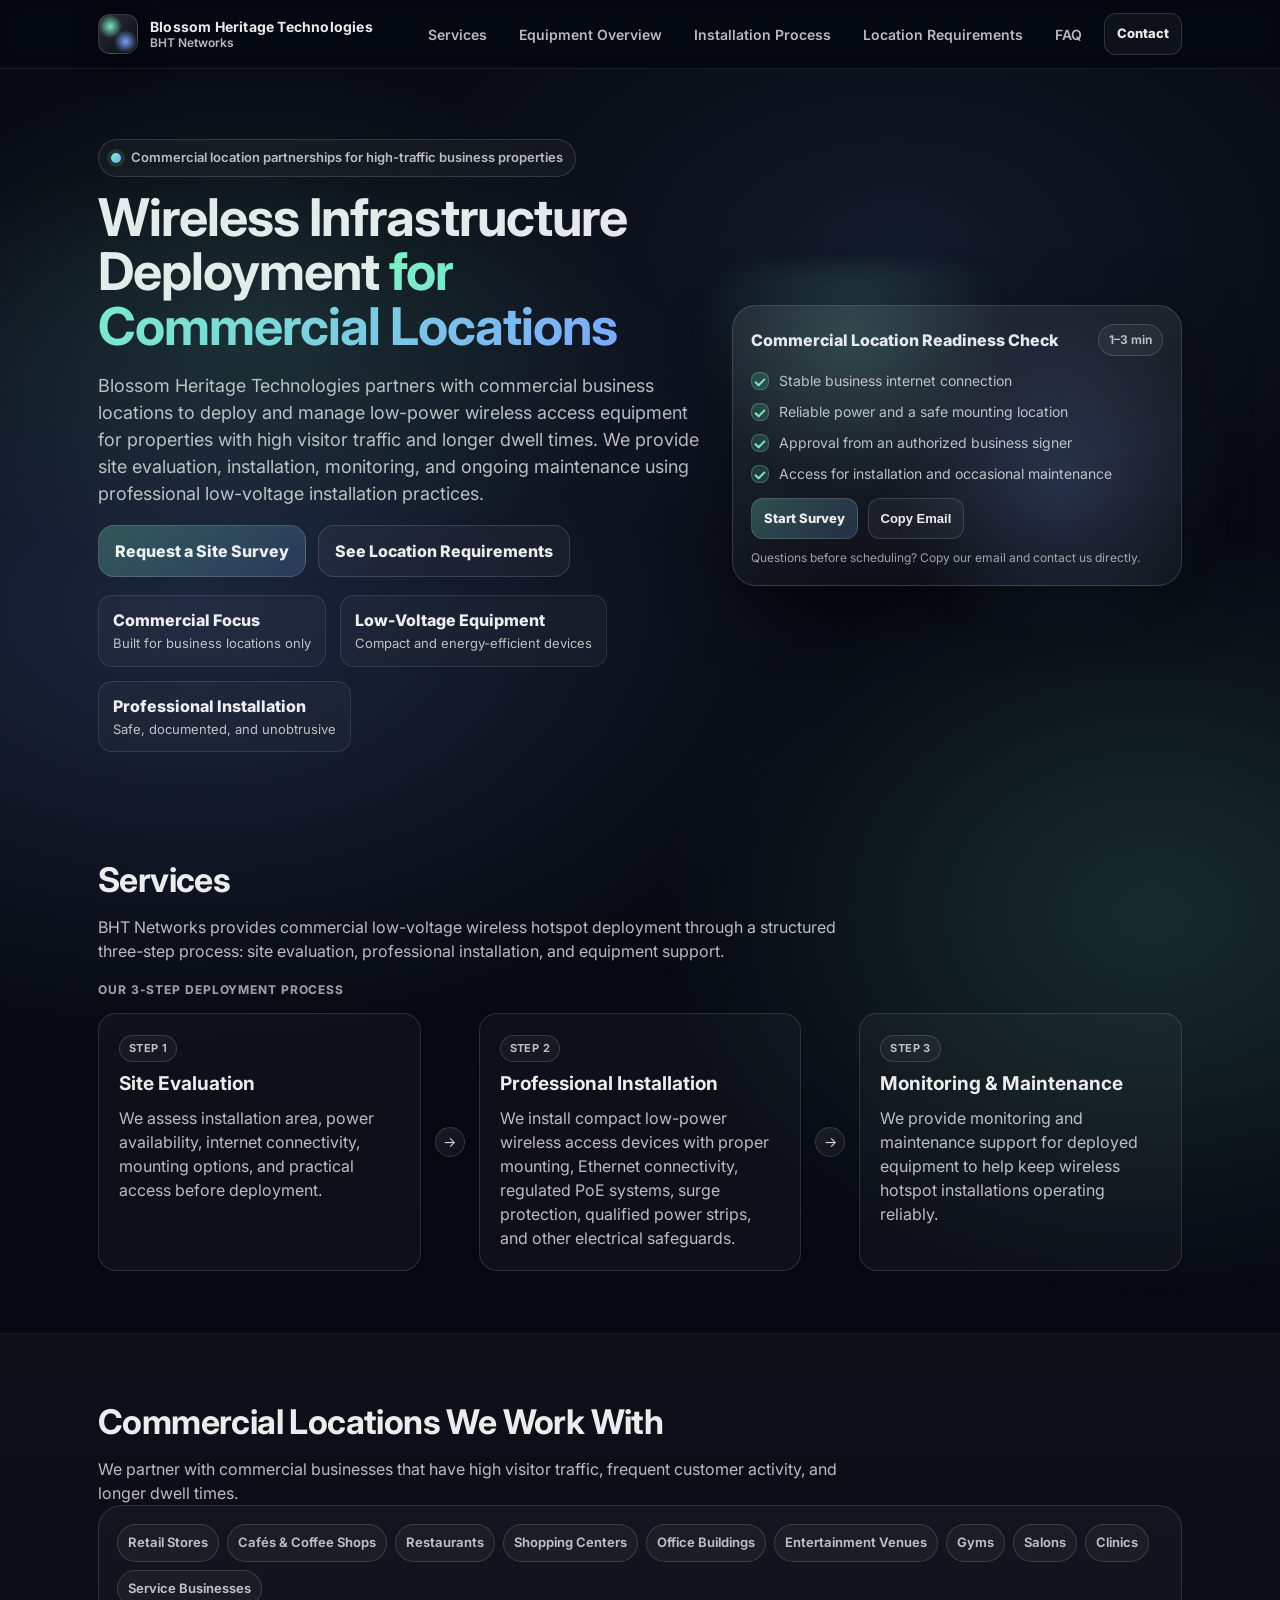
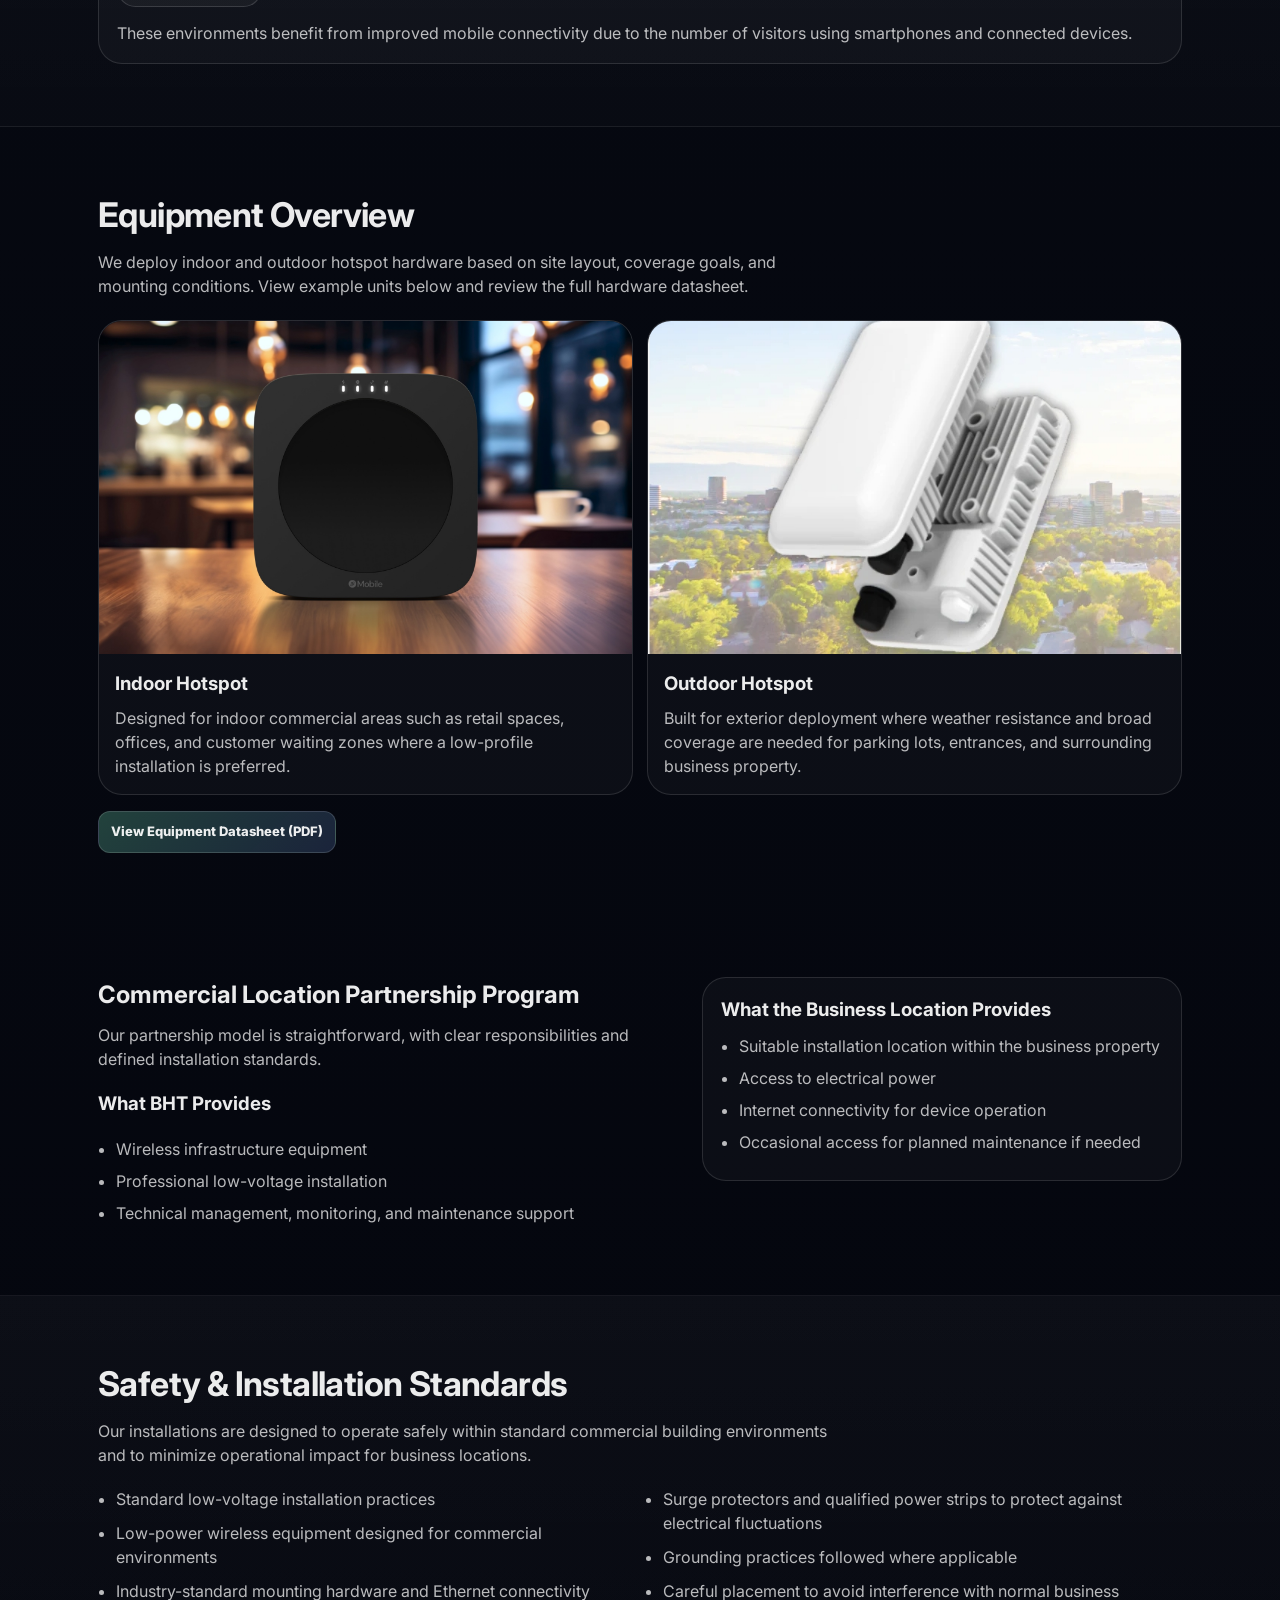
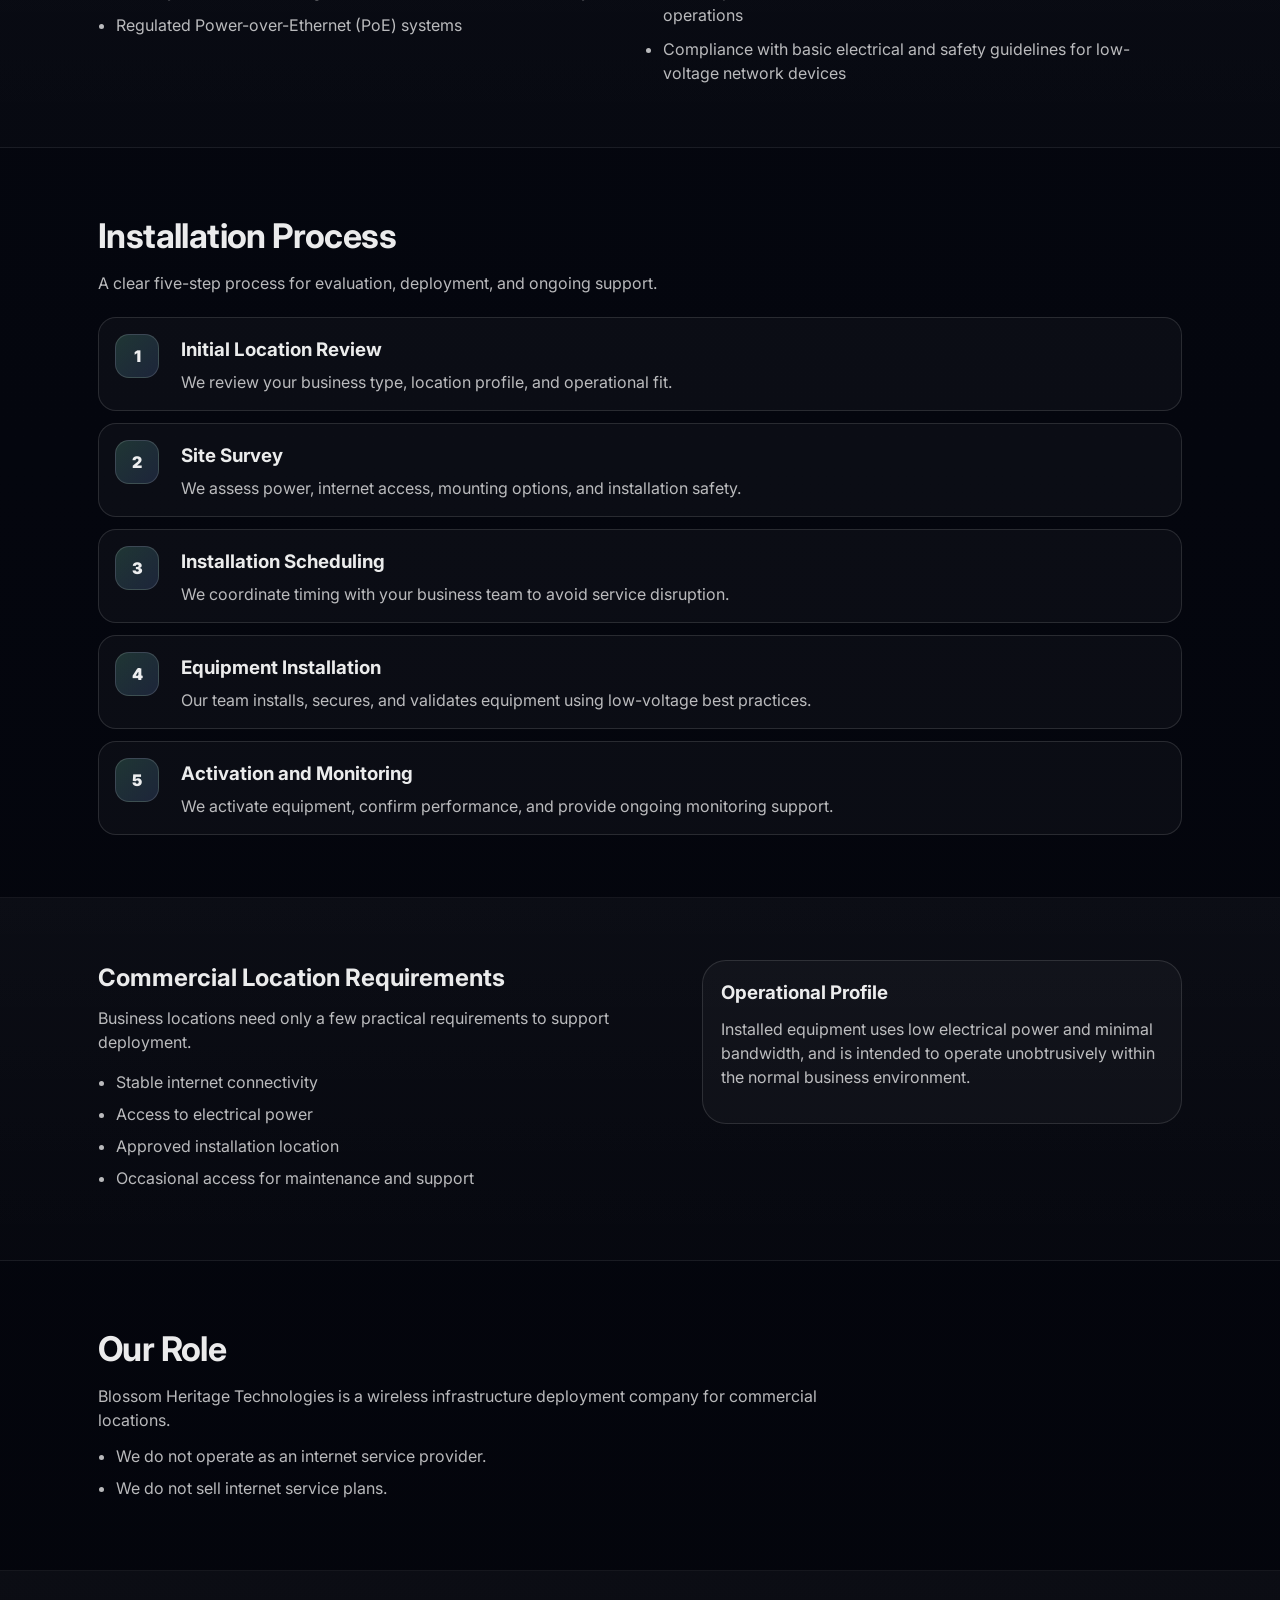
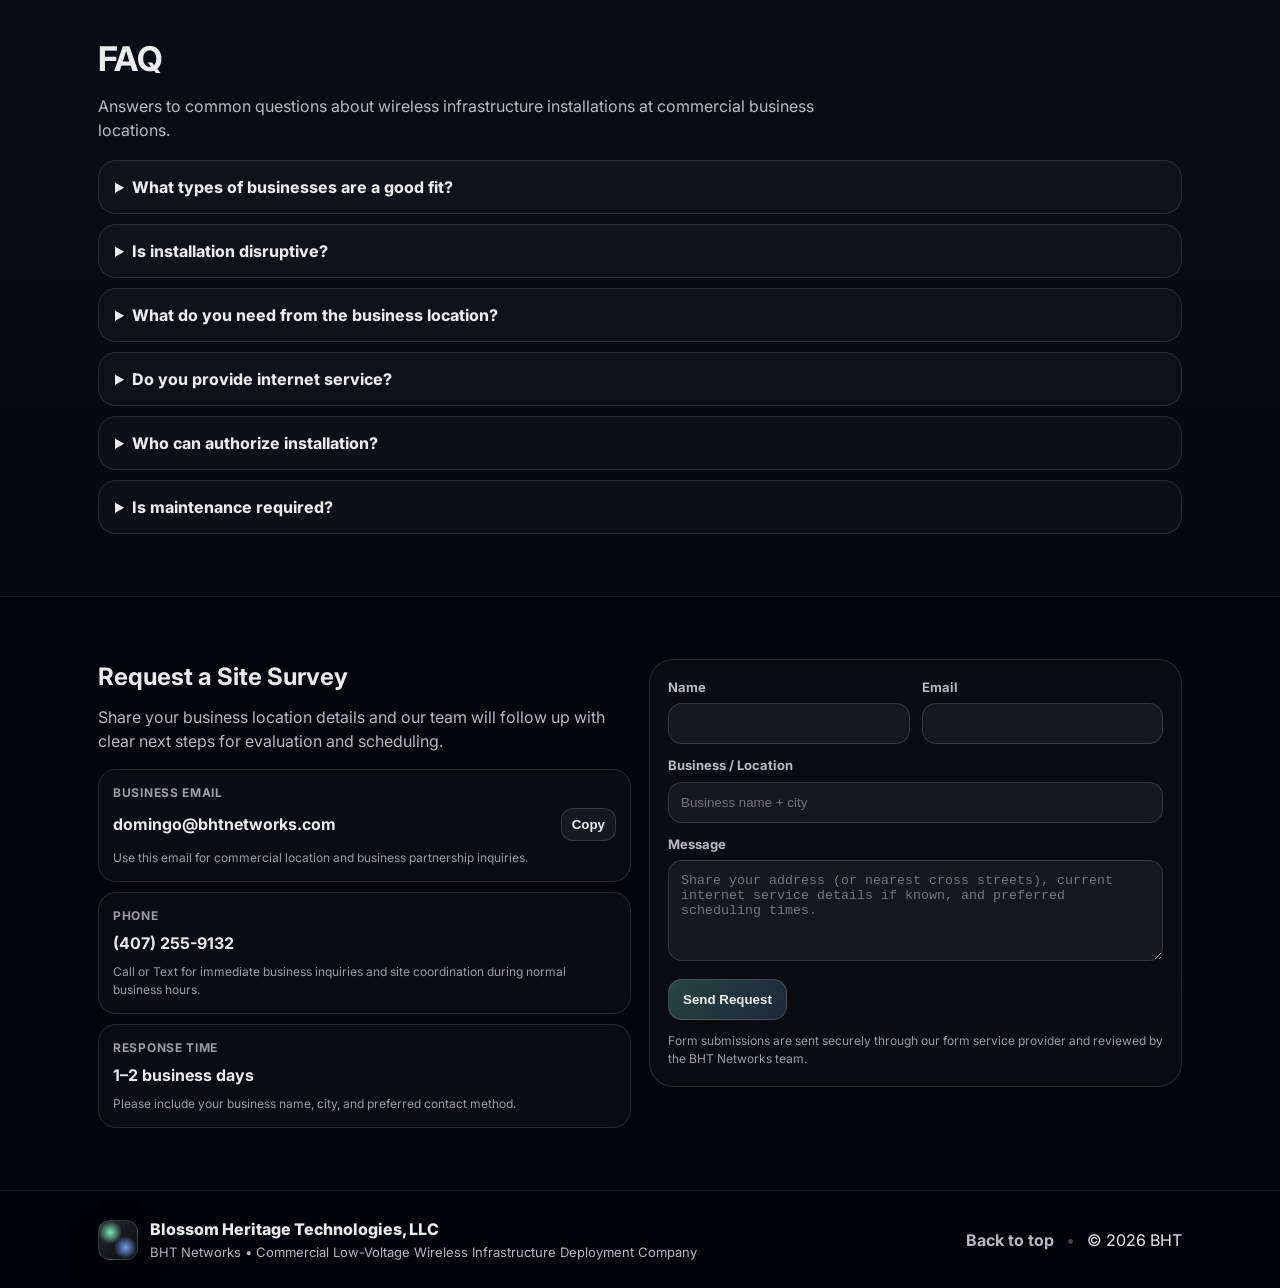
==== commit 625c9cfa: "Fix services workflow connectors for production rendering" ====
--- a/index.html
+++ b/index.html
@@ -165,7 +165,7 @@
 
           <p class="processEyebrow">Our 3-Step Deployment Process</p>
 
-          <div class="grid3 processGrid" aria-label="Three-step deployment workflow">
+          <div class="processFlow" aria-label="Three-step deployment workflow">
             <article class="feature processCard">
               <span class="stepLabel">Step 1</span>
               <h3>Site Evaluation</h3>
@@ -175,6 +175,8 @@
               </p>
             </article>
 
+            <div class="processConnector" aria-hidden="true">&#8594;</div>
+
             <article class="feature processCard">
               <span class="stepLabel">Step 2</span>
               <h3>Professional Installation</h3>
@@ -184,6 +186,8 @@
                 other electrical safeguards.
               </p>
             </article>
+
+            <div class="processConnector" aria-hidden="true">&#8594;</div>
 
             <article class="feature processCard">
               <span class="stepLabel">Step 3</span>
--- a/styles.css
+++ b/styles.css
@@ -402,12 +402,31 @@
   letter-spacing: 0.9px;
 }
 
-.processGrid {
+.processFlow {
   margin-top: 14px;
+  display: grid;
+  grid-template-columns: minmax(0, 1fr) auto minmax(0, 1fr) auto minmax(0, 1fr);
+  gap: 14px;
+  align-items: stretch;
 }
 
 .processCard {
-  position: relative;
+  min-width: 0;
+}
+
+.processConnector {
+  align-self: center;
+  justify-self: center;
+  width: 30px;
+  height: 30px;
+  display: grid;
+  place-items: center;
+  border-radius: 999px;
+  border: 1px solid rgba(255, 255, 255, 0.14);
+  background: linear-gradient(135deg, rgba(255, 255, 255, 0.08), rgba(255, 255, 255, 0.03));
+  color: rgba(233, 241, 255, 0.88);
+  font-size: 14px;
+  line-height: 1;
 }
 
 .stepLabel {
@@ -422,25 +441,6 @@
   font-weight: 700;
   letter-spacing: 0.4px;
   text-transform: uppercase;
-}
-
-.processCard:not(:last-child)::after {
-  content: "\2192";
-  position: absolute;
-  top: 50%;
-  right: -16px;
-  transform: translateY(-50%);
-  width: 28px;
-  height: 28px;
-  display: grid;
-  place-items: center;
-  border-radius: 999px;
-  border: 1px solid rgba(255, 255, 255, 0.12);
-  background: rgba(255, 255, 255, 0.05);
-  color: rgba(255, 255, 255, 0.75);
-  font-size: 14px;
-  z-index: 2;
-  pointer-events: none;
 }
 
 
@@ -876,8 +876,12 @@
     display: block;
   }
 
-  .processCard:not(:last-child)::after {
-    content: none;
+  .processFlow {
+    grid-template-columns: 1fr;
+  }
+
+  .processConnector {
+    display: none;
   }
 }
 
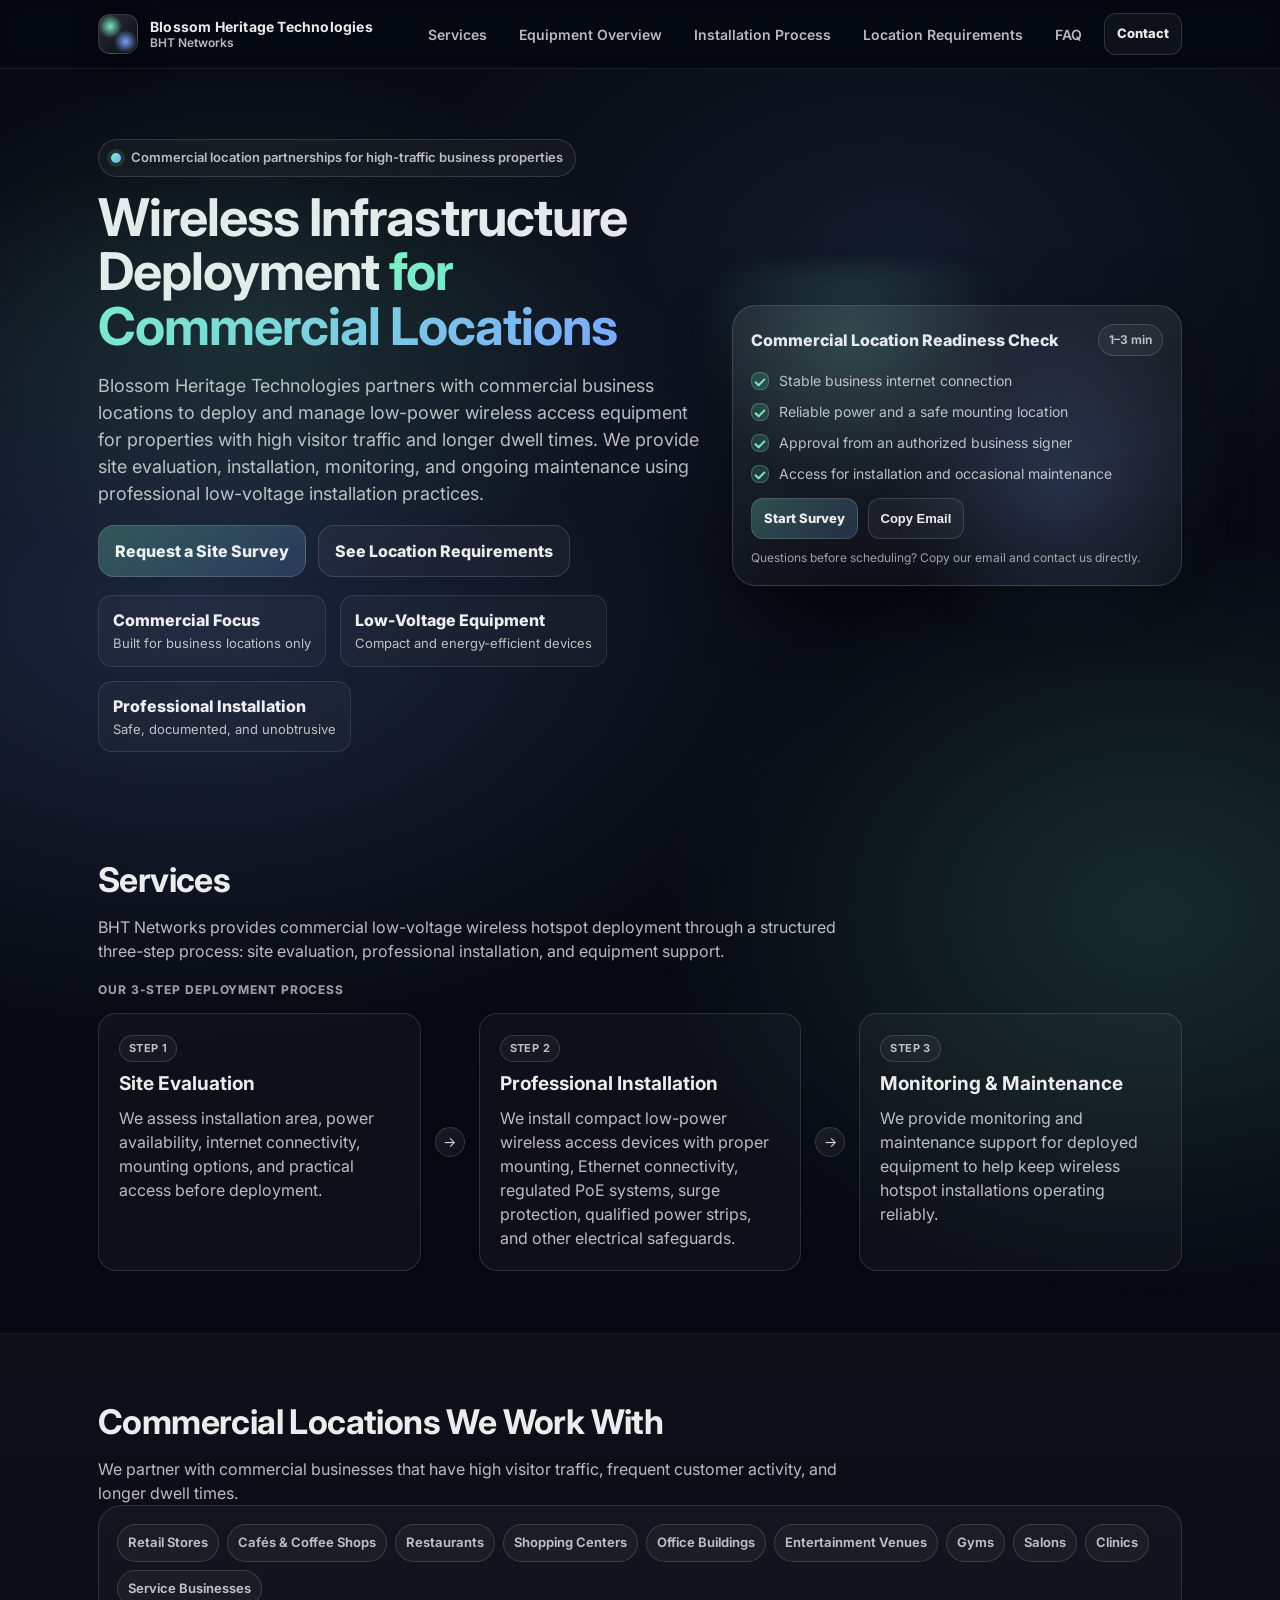
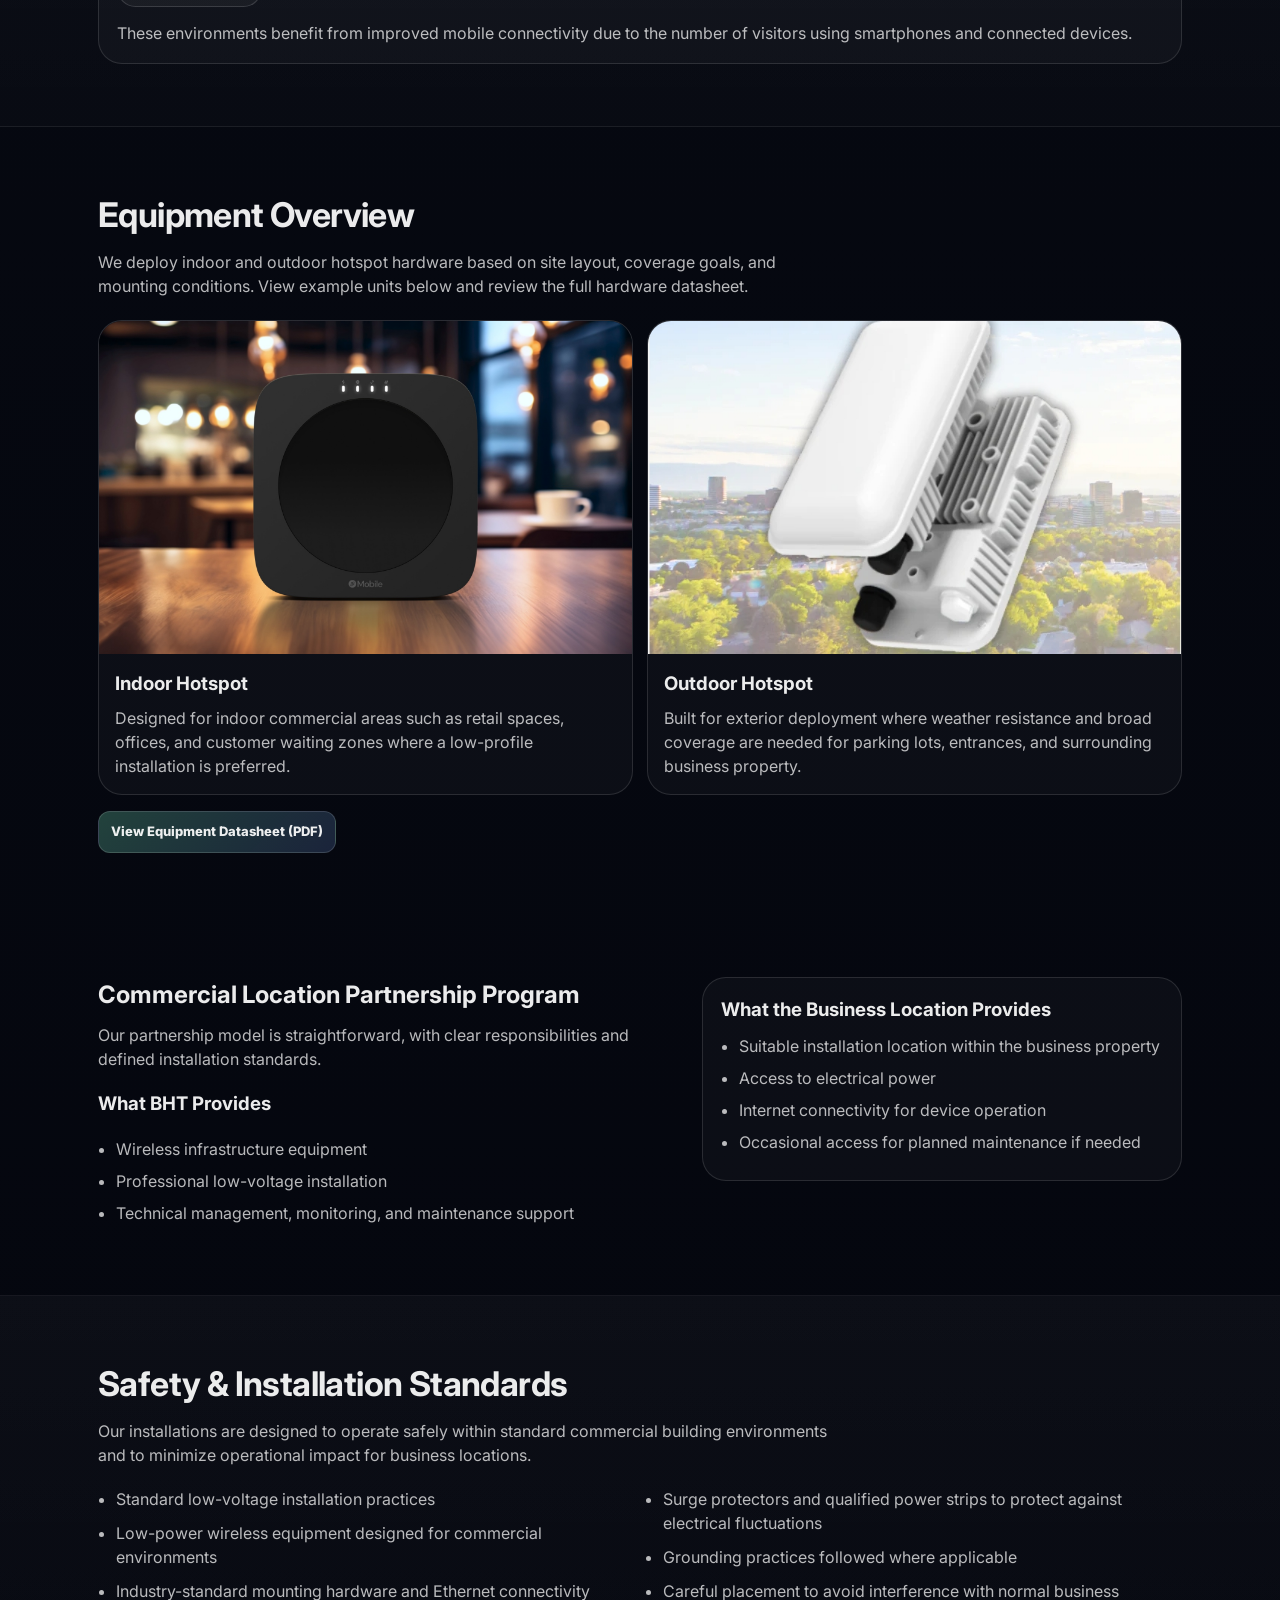
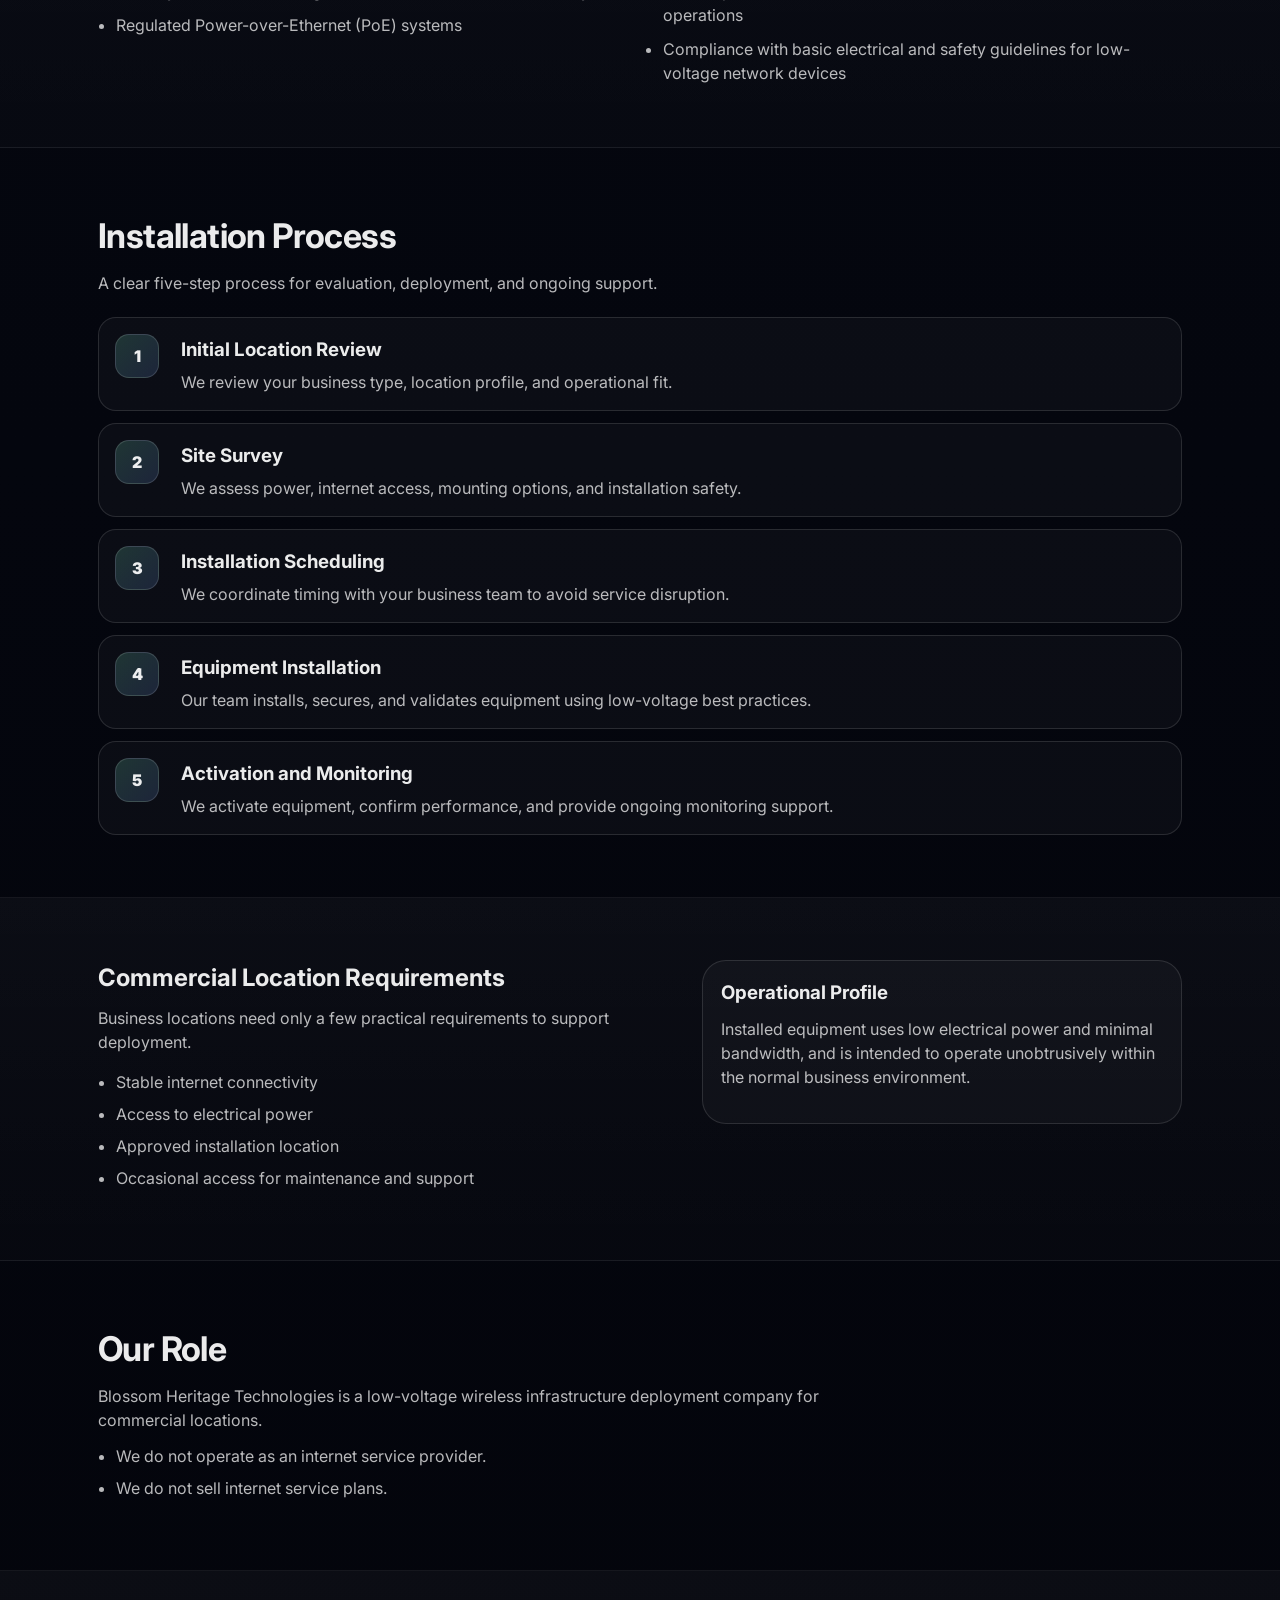
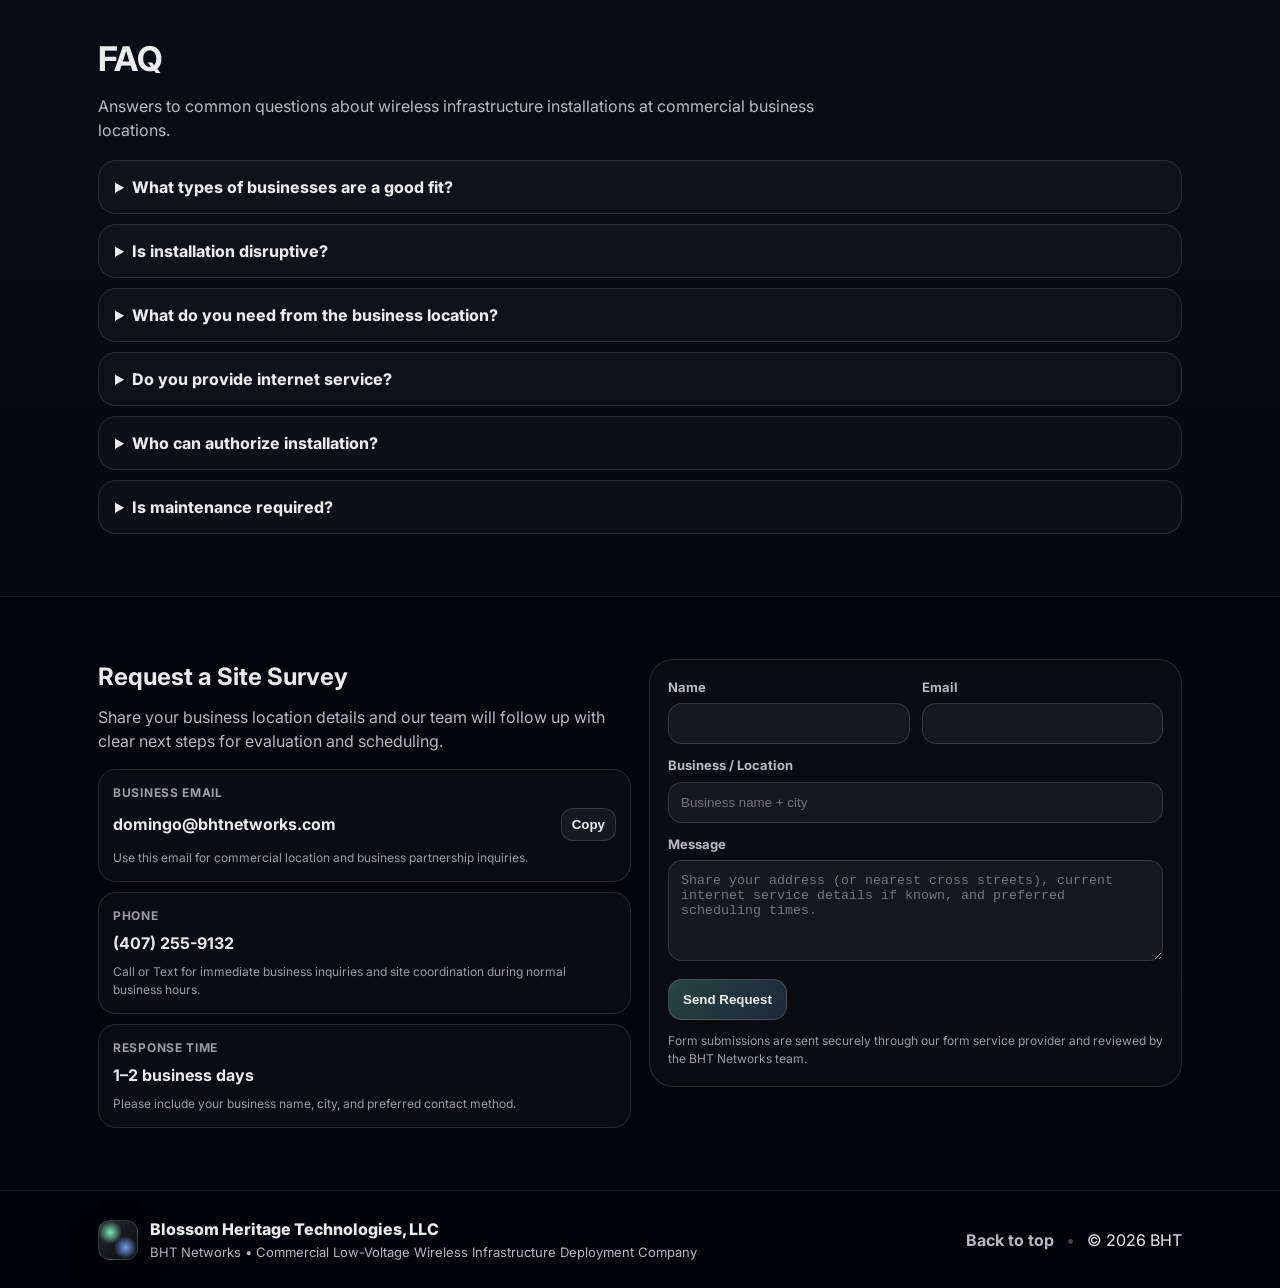
==== commit 26639abb: "Update company description to include 'low-voltage' clarify companies' scope of service." ====
--- a/index.html
+++ b/index.html
@@ -417,7 +417,7 @@
           <div class="section__head">
             <h2>Our Role</h2>
             <p>
-              Blossom Heritage Technologies is a wireless infrastructure deployment company for commercial locations.
+              Blossom Heritage Technologies is a low-voltage wireless infrastructure deployment company for commercial locations.
             </p>
           </div>
           <ul class="bullets roleList">
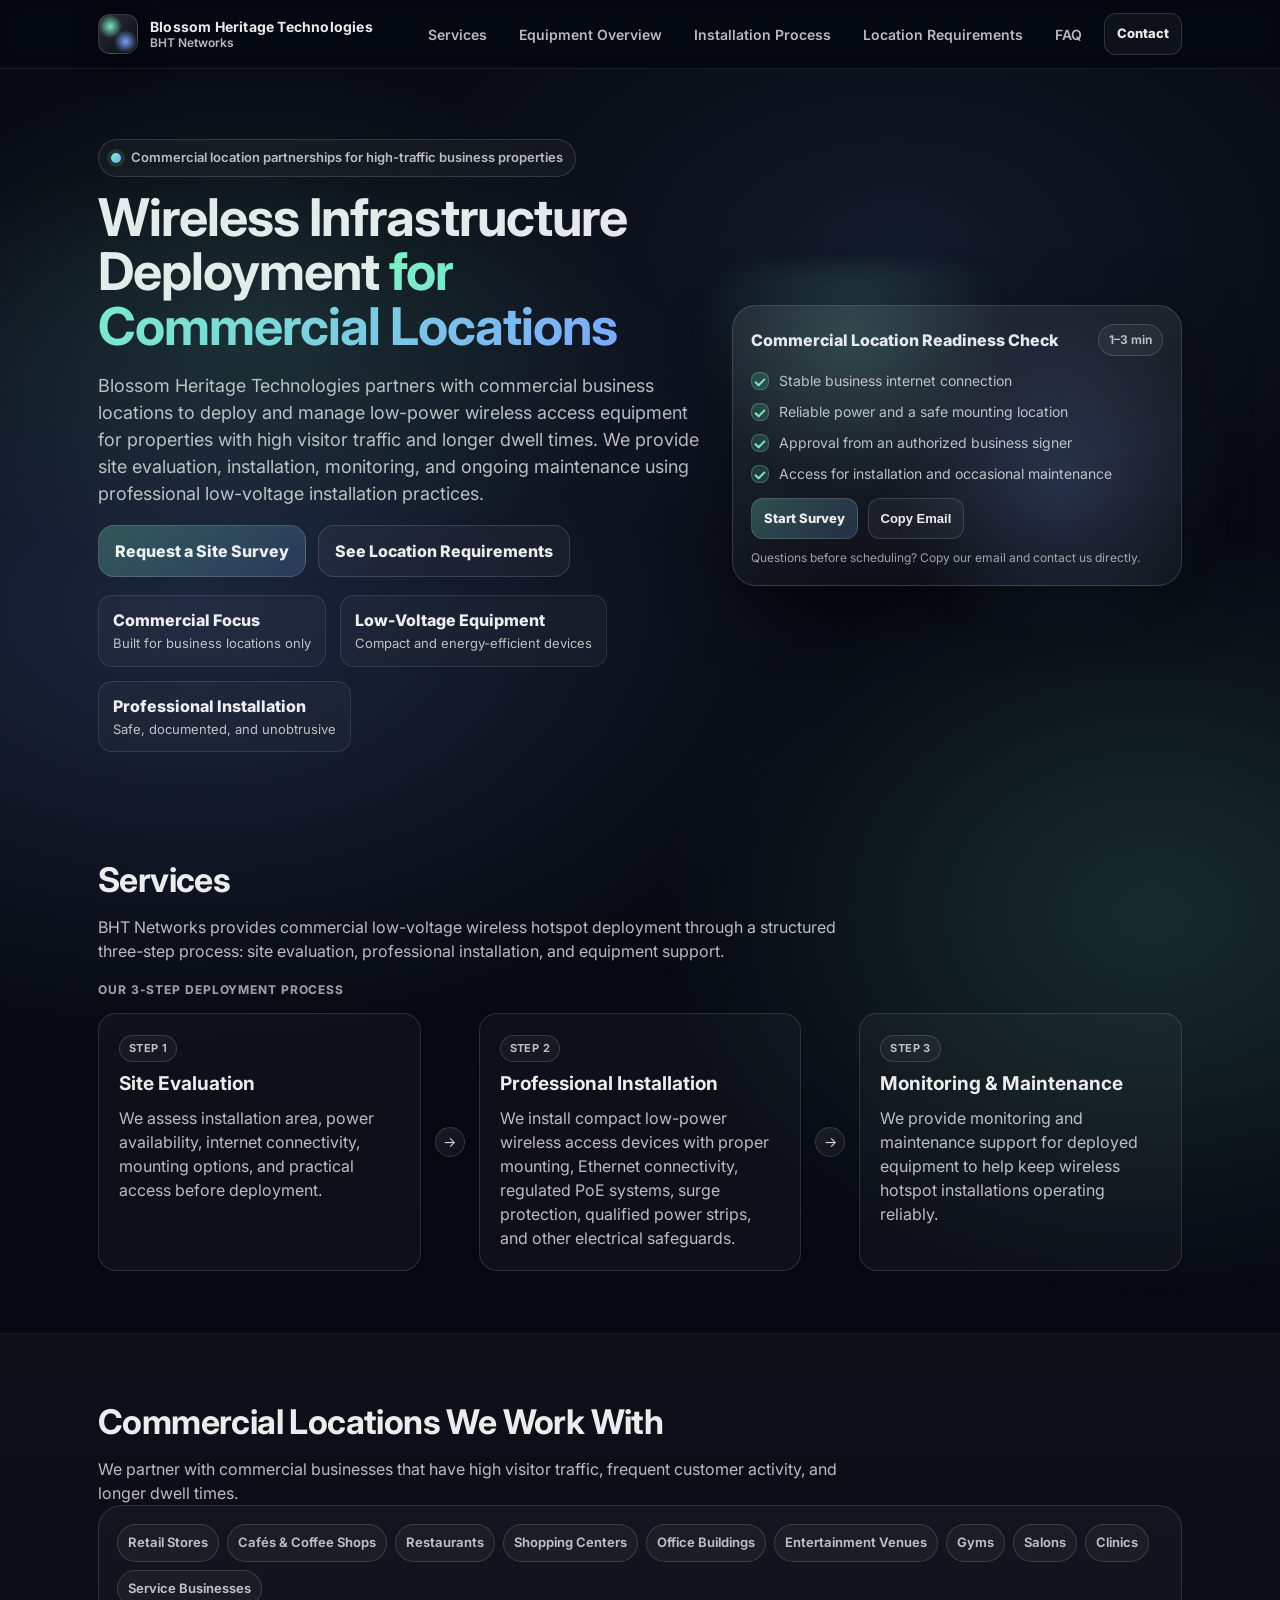
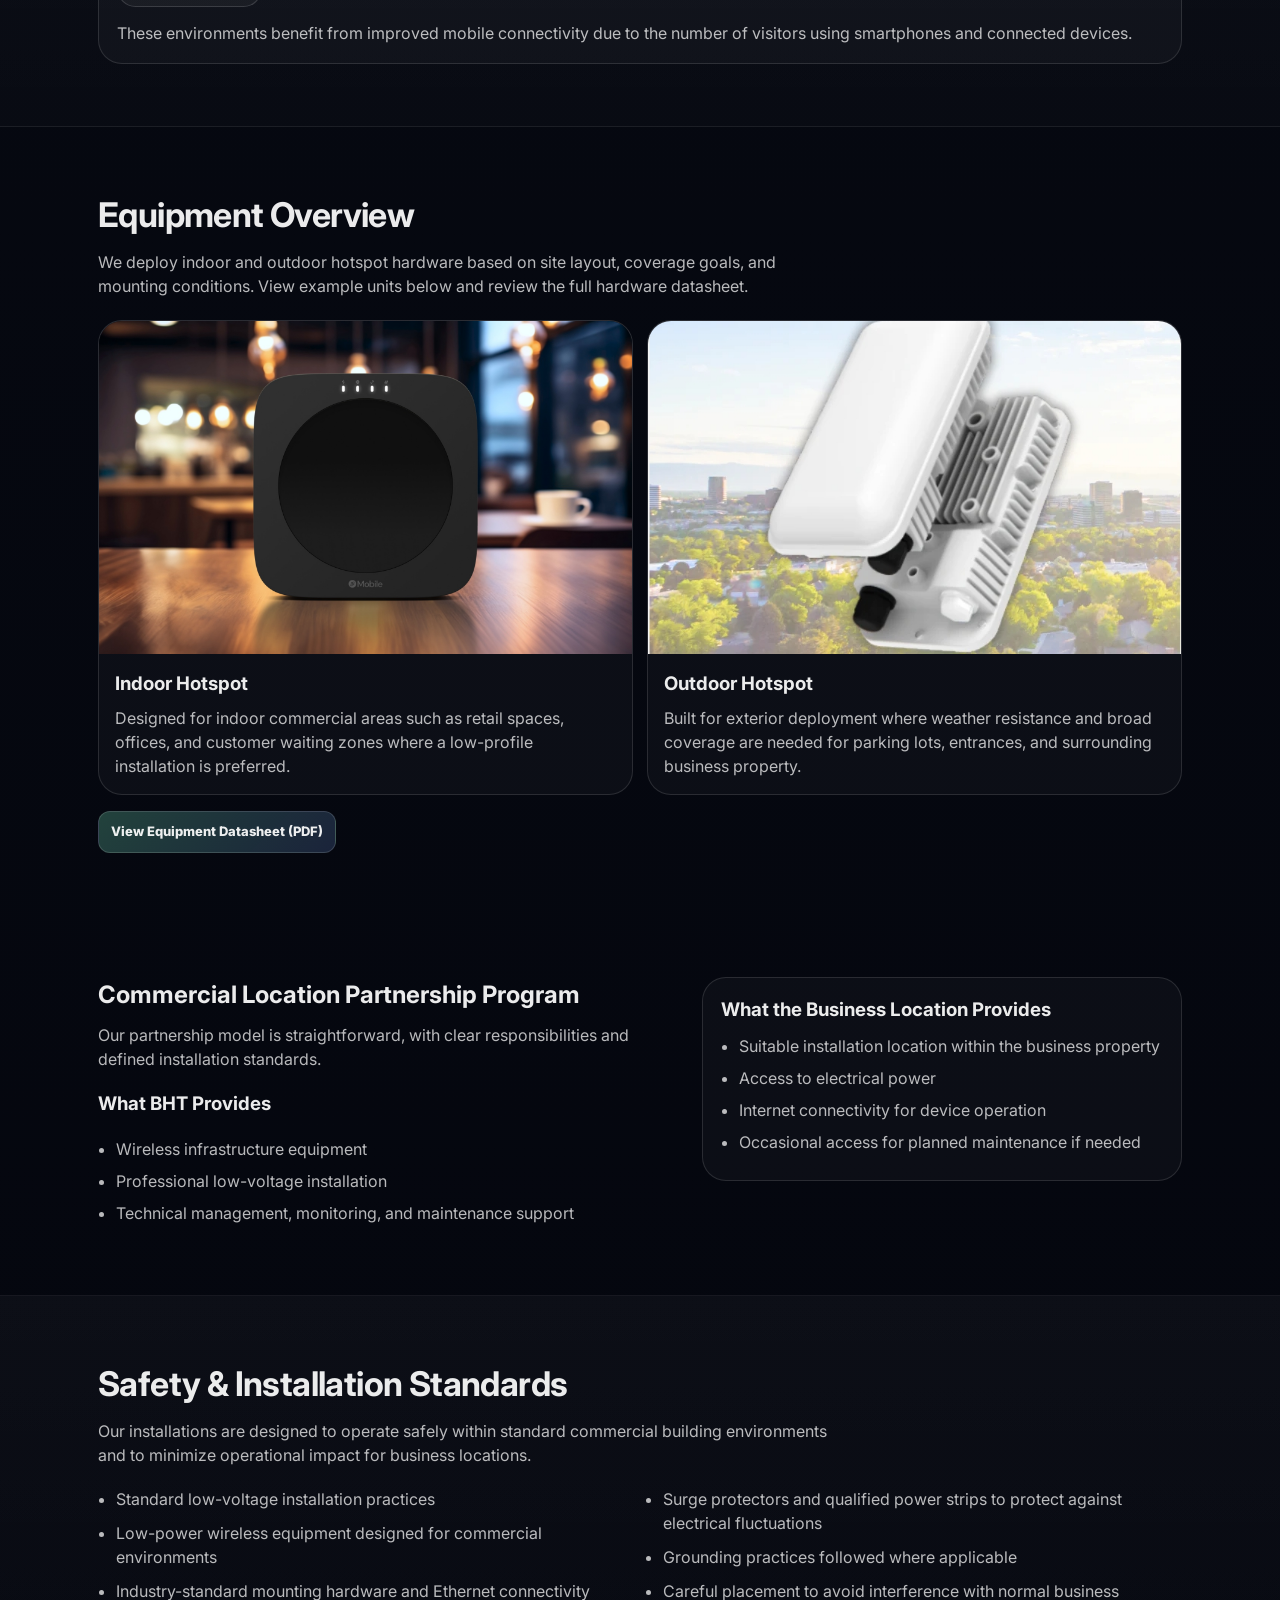
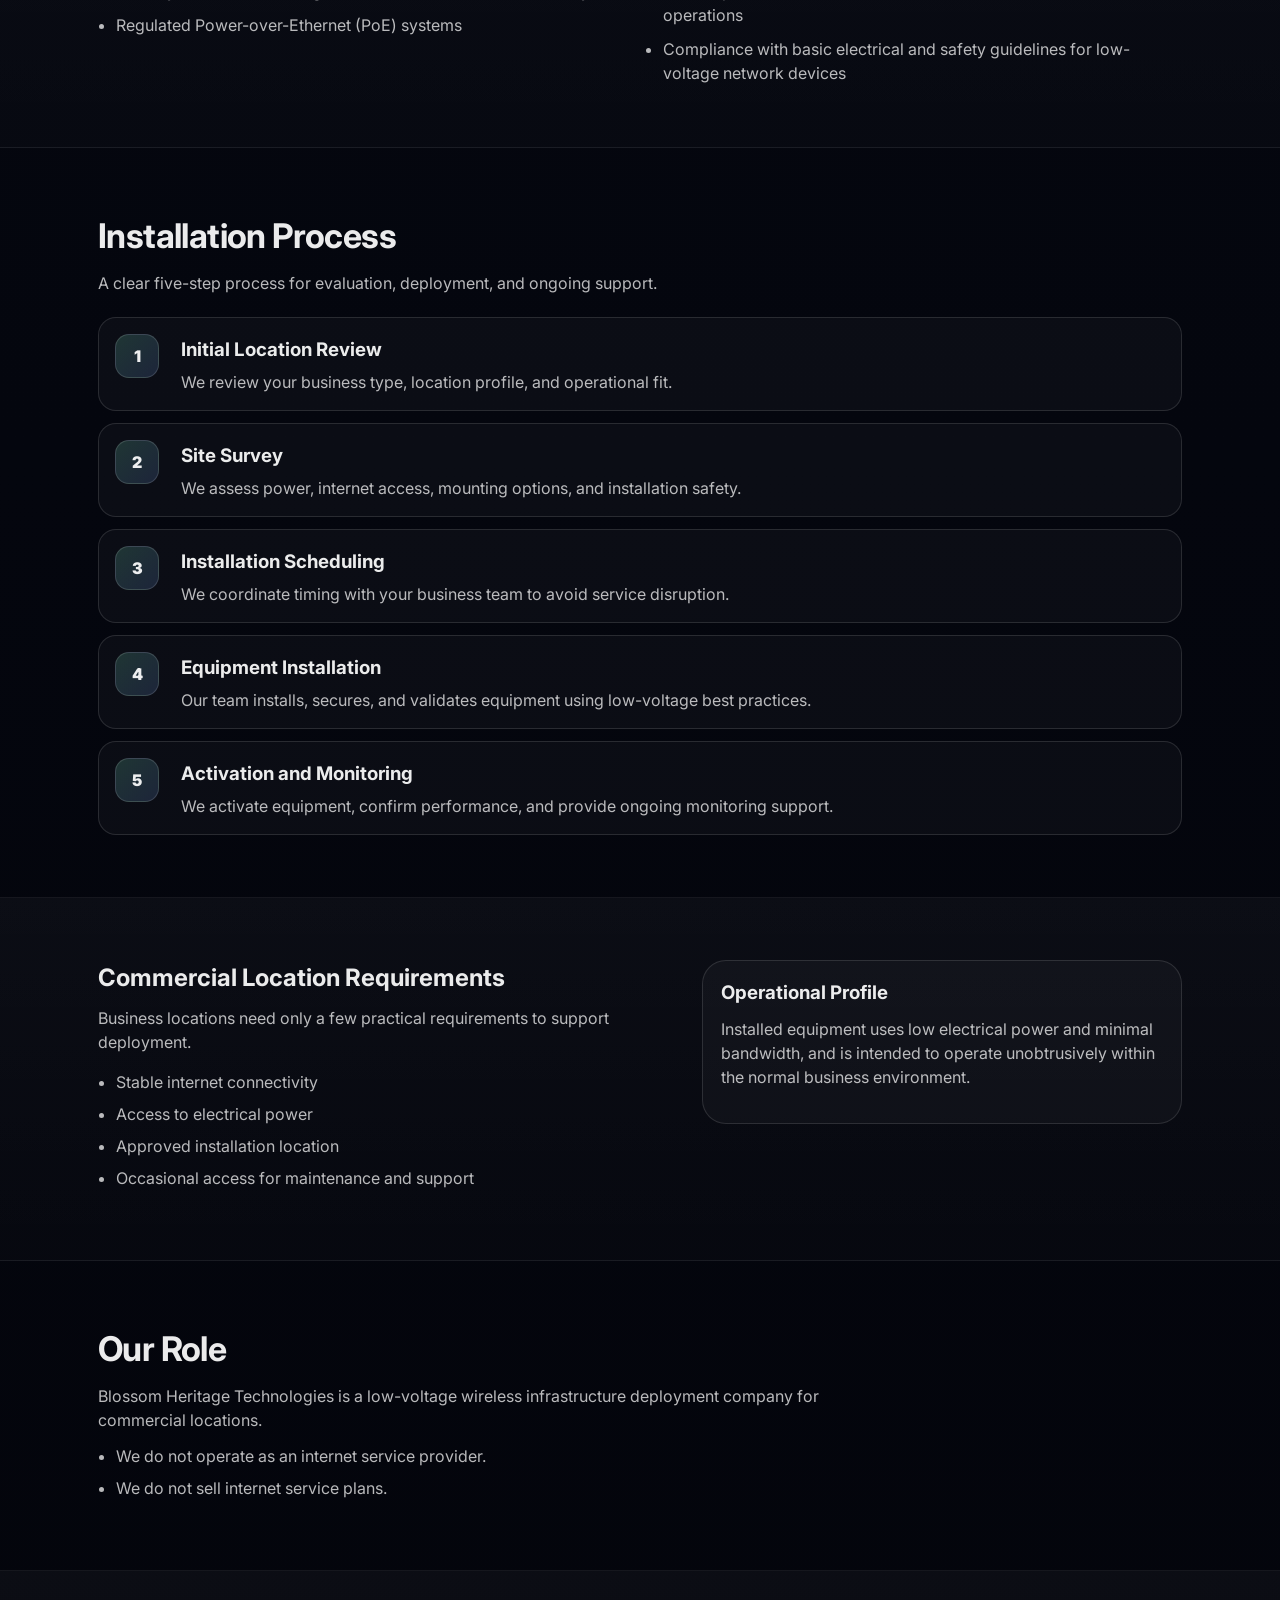
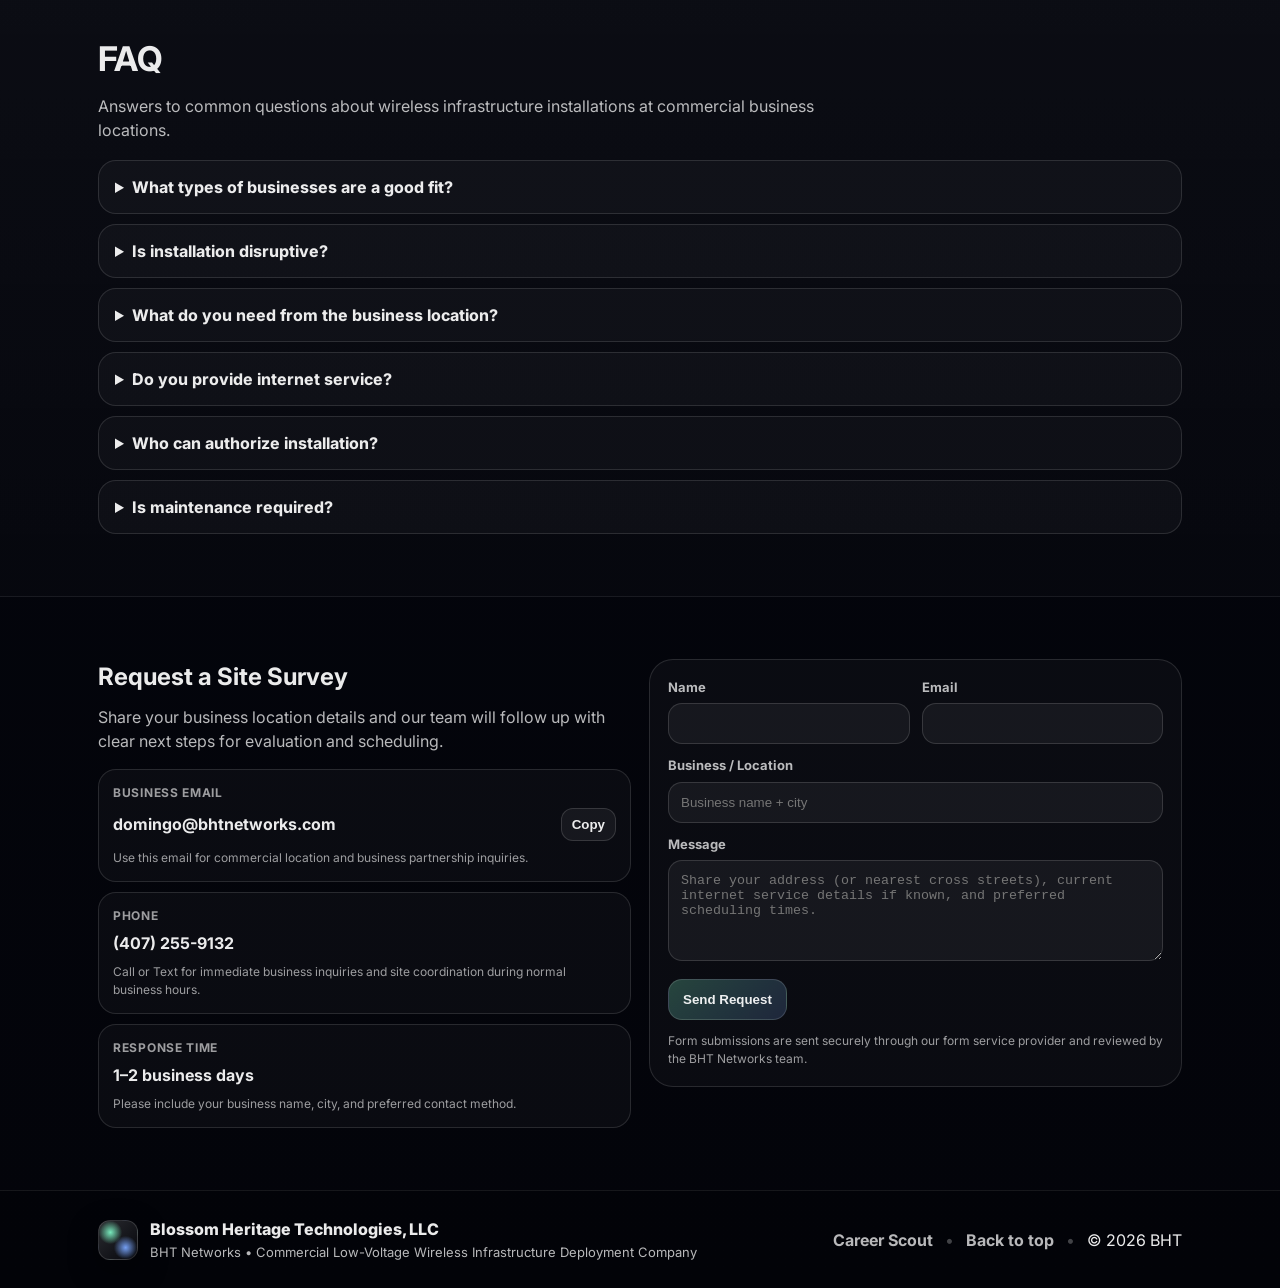
==== commit 02d45a43: "Prepare Career Scout overview and support pages" ====
--- a/index.html
+++ b/index.html
@@ -591,6 +591,8 @@
         </div>
 
         <div class="footer__right">
+          <a class="footer__link" href="/career-scout/">Career Scout</a>
+          <span class="footer__sep" aria-hidden="true">•</span>
           <a class="footer__link" href="#top">Back to top</a>
           <span class="footer__sep">•</span>
           <span class="footer__copy">© <span id="year"></span> BHT</span>
